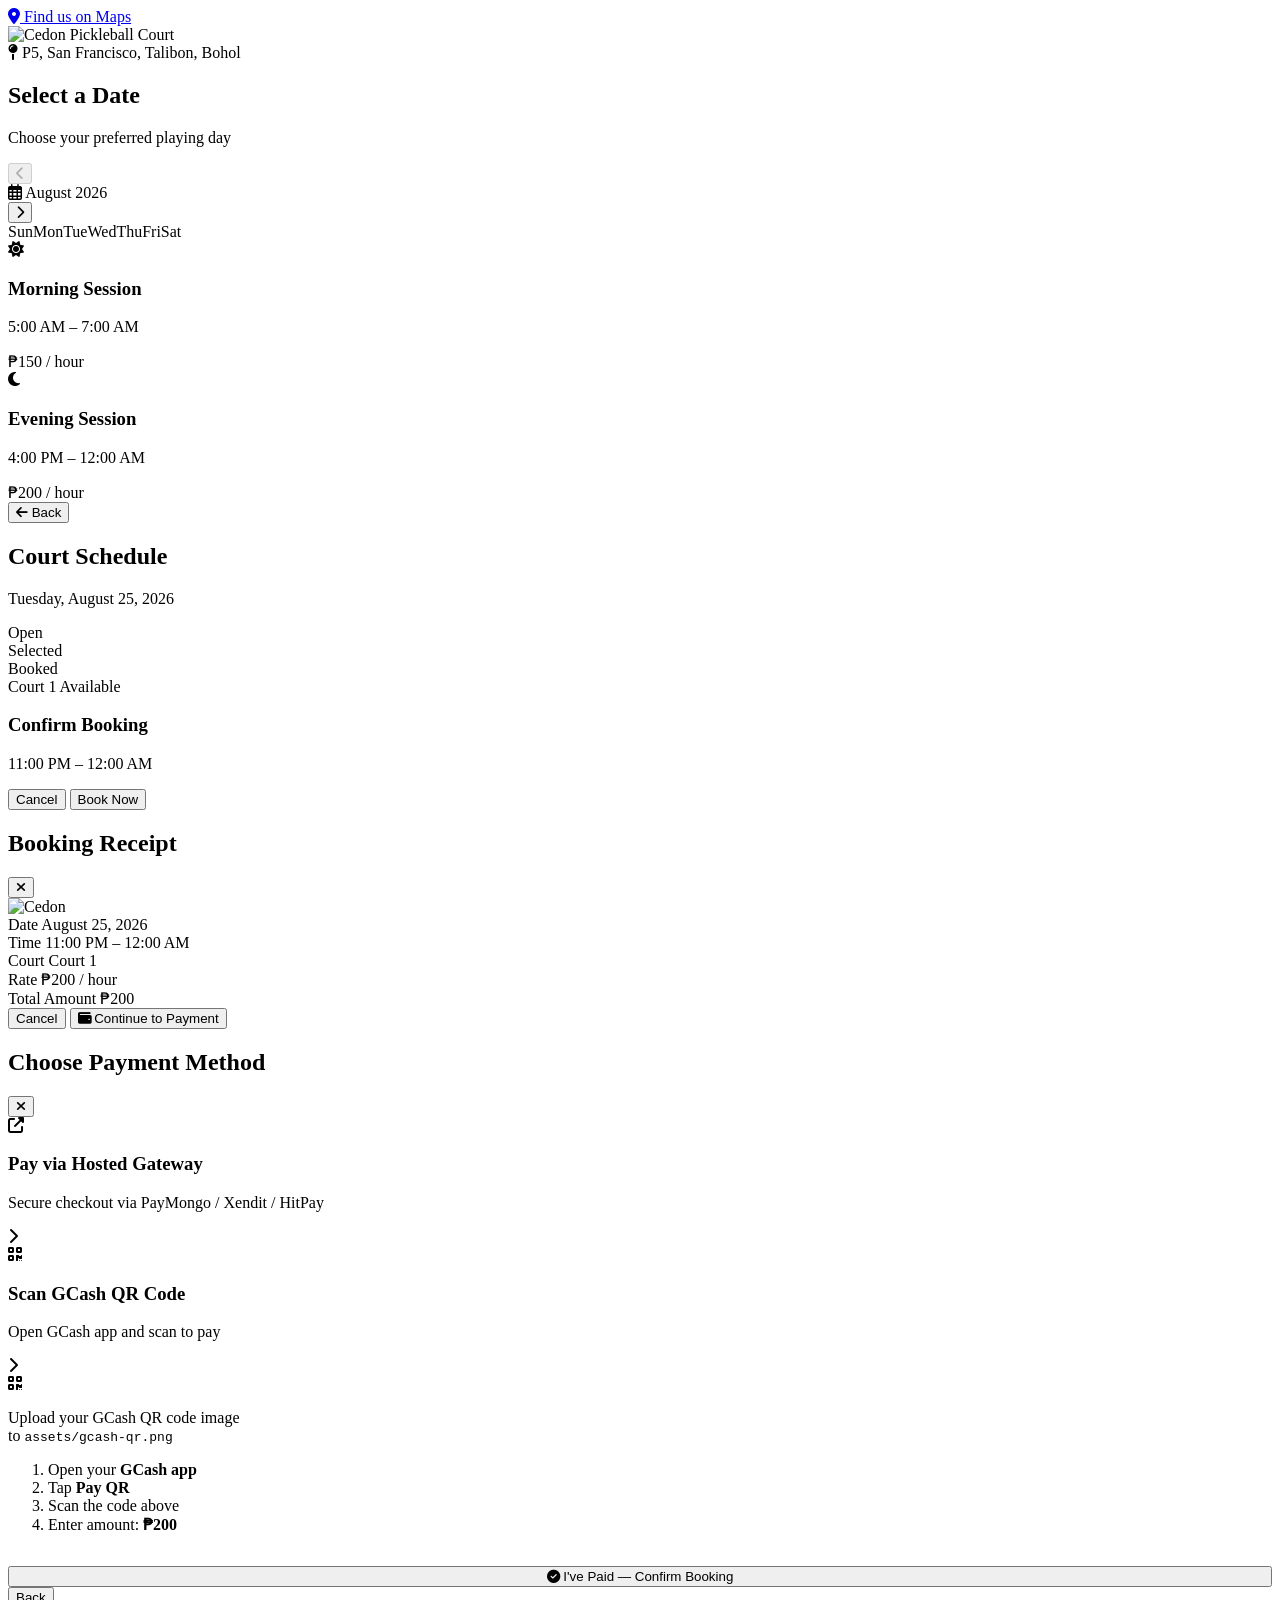
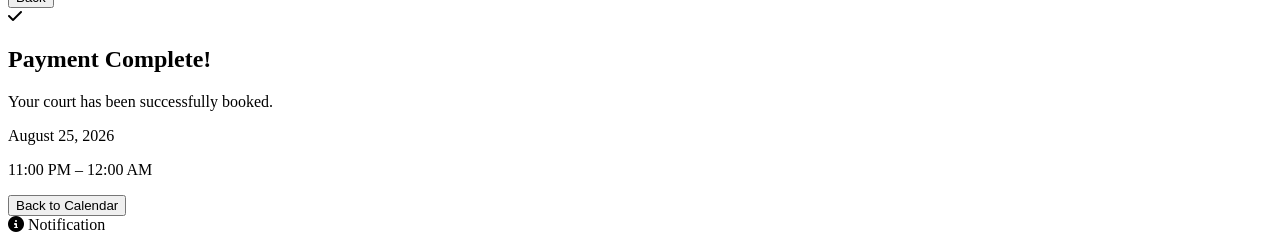
==== index.html @ 77474101 "Add files via upload Initial commit - booking website" ====
<!DOCTYPE html>
<html lang="en">
<head>
    <meta charset="UTF-8">
    <meta name="viewport" content="width=device-width, initial-scale=1.0, maximum-scale=1.0, user-scalable=no">
    <title>Cedon Pickleball Court - Book Now</title>
    <link rel="preconnect" href="https://fonts.googleapis.com">
    <link rel="preconnect" href="https://fonts.gstatic.com" crossorigin>
    <link href="https://fonts.googleapis.com/css2?family=Inter:wght@300;400;500;600;700;800&family=Oswald:wght@400;500;600;700&display=swap" rel="stylesheet">
    <link rel="stylesheet" href="https://cdnjs.cloudflare.com/ajax/libs/font-awesome/6.4.0/css/all.min.css">
    <link rel="stylesheet" href="css/style.css">
</head>
<body>
    <!-- GPS Floating Button -->
    <a href="https://www.google.com/maps/search/?api=1&query=10.160850,124.309307" 
       target="_blank" 
       class="gps-fab" 
       aria-label="Open location in Google Maps">
        <i class="fas fa-location-dot"></i>
        <span class="gps-tooltip">Find us on Maps</span>
    </a>

    <!-- Main App Container -->
    <div class="app-container">

        <!-- Header -->
        <header class="app-header">
            <div class="header-content">
                <div class="logo-wrapper">
                    <img src="assets/logo.png" alt="Cedon Pickleball Court" class="logo-img">
                </div>
                <div class="location-badge">
                    <i class="fas fa-map-pin"></i>
                    <span>P5, San Francisco, Talibon, Bohol</span>
                </div>
            </div>
        </header>

        <!-- Calendar View -->
        <section id="calendarView" class="view active">
            <div class="view-header">
                <h1 class="view-title">Select a Date</h1>
                <p class="view-subtitle">Choose your preferred playing day</p>
            </div>

            <div class="calendar-card">
                <div class="calendar-nav">
                    <button id="prevMonth" class="nav-btn" disabled aria-label="Previous month">
                        <i class="fas fa-chevron-left"></i>
                    </button>
                    <div class="month-display">
                        <i class="far fa-calendar-alt"></i>
                        <span id="monthYear">August 2026</span>
                    </div>
                    <button id="nextMonth" class="nav-btn" aria-label="Next month">
                        <i class="fas fa-chevron-right"></i>
                    </button>
                </div>

                <div class="calendar-grid">
                    <div class="day-labels">
                        <span>Sun</span><span>Mon</span><span>Tue</span><span>Wed</span><span>Thu</span><span>Fri</span><span>Sat</span>
                    </div>
                    <div id="daysGrid" class="days-grid"></div>
                </div>
            </div>

            <div class="info-section">
                <div class="info-card">
                    <div class="info-icon morning">
                        <i class="fas fa-sun"></i>
                    </div>
                    <div class="info-text">
                        <h3>Morning Session</h3>
                        <p>5:00 AM – 7:00 AM</p>
                        <span class="rate">₱150 / hour</span>
                    </div>
                </div>
                <div class="info-card">
                    <div class="info-icon evening">
                        <i class="fas fa-moon"></i>
                    </div>
                    <div class="info-text">
                        <h3>Evening Session</h3>
                        <p>4:00 PM – 12:00 AM</p>
                        <span class="rate">₱200 / hour</span>
                    </div>
                </div>
            </div>
        </section>

        <!-- Schedule View -->
        <section id="scheduleView" class="view">
            <div class="view-header schedule-header">
                <button id="backToCalendar" class="back-btn" aria-label="Back to calendar">
                    <i class="fas fa-arrow-left"></i>
                    <span>Back</span>
                </button>
                <div class="schedule-title-group">
                    <h1 class="view-title">Court Schedule</h1>
                    <p id="selectedDateDisplay" class="view-subtitle">Tuesday, August 25, 2026</p>
                </div>
            </div>

            <div class="legend-bar">
                <div class="legend-item">
                    <span class="dot open"></span>
                    <span>Open</span>
                </div>
                <div class="legend-item">
                    <span class="dot selected"></span>
                    <span>Selected</span>
                </div>
                <div class="legend-item">
                    <span class="dot booked"></span>
                    <span>Booked</span>
                </div>
            </div>

            <div class="schedule-card">
                <div class="court-header">
                    <span class="court-label">Court 1</span>
                    <span class="court-status available">Available</span>
                </div>
                <div id="timeSlots" class="time-slots"></div>
            </div>
        </section>

        <!-- Booking Prompt (Bottom Sheet) -->
        <div id="bookingPrompt" class="bottom-sheet">
            <div class="sheet-content">
                <div class="sheet-handle"></div>
                <div class="sheet-body">
                    <div class="sheet-info">
                        <h3>Confirm Booking</h3>
                        <p id="promptSlotInfo">11:00 PM – 12:00 AM</p>
                    </div>
                    <div class="sheet-actions">
                        <button id="cancelSelection" class="btn btn-outline">Cancel</button>
                        <button id="confirmBooking" class="btn btn-primary">Book Now</button>
                    </div>
                </div>
            </div>
        </div>

        <!-- Receipt Modal -->
        <div id="receiptModal" class="modal">
            <div class="modal-overlay"></div>
            <div class="modal-content">
                <div class="modal-header">
                    <h2>Booking Receipt</h2>
                    <button class="modal-close" aria-label="Close modal">
                        <i class="fas fa-times"></i>
                    </button>
                </div>
                <div class="modal-body">
                    <div class="receipt-logo">
                        <img src="assets/logo.png" alt="Cedon">
                    </div>
                    <div class="receipt-details">
                        <div class="receipt-row">
                            <span>Date</span>
                            <span id="receiptDate">August 25, 2026</span>
                        </div>
                        <div class="receipt-row">
                            <span>Time</span>
                            <span id="receiptTime">11:00 PM – 12:00 AM</span>
                        </div>
                        <div class="receipt-row">
                            <span>Court</span>
                            <span>Court 1</span>
                        </div>
                        <div class="receipt-row">
                            <span>Rate</span>
                            <span id="receiptRate">₱200 / hour</span>
                        </div>
                        <div class="receipt-divider"></div>
                        <div class="receipt-row total">
                            <span>Total Amount</span>
                            <span id="receiptTotal">₱200</span>
                        </div>
                    </div>
                </div>
                <div class="modal-footer">
                    <button id="cancelReceipt" class="btn btn-outline btn-lg">Cancel</button>
                    <button id="continuePayment" class="btn btn-primary btn-lg">
                        <i class="fas fa-wallet"></i>
                        Continue to Payment
                    </button>
                </div>
            </div>
        </div>

        <!-- Payment Options Modal -->
        <div id="paymentOptionsModal" class="modal">
            <div class="modal-overlay"></div>
            <div class="modal-content">
                <div class="modal-header">
                    <h2>Choose Payment Method</h2>
                    <button class="modal-close-payment" aria-label="Close modal">
                        <i class="fas fa-times"></i>
                    </button>
                </div>
                <div class="modal-body payment-options-body">
                    <div class="payment-methods" id="paymentMethodsList">
                        <div class="payment-method-card" id="hostedGatewayBtn">
                            <div class="pm-icon">
                                <i class="fas fa-external-link-alt"></i>
                            </div>
                            <div class="pm-info">
                                <h3>Pay via Hosted Gateway</h3>
                                <p>Secure checkout via PayMongo / Xendit / HitPay</p>
                            </div>
                            <i class="fas fa-chevron-right pm-arrow"></i>
                        </div>

                        <div class="payment-method-card" id="gcashQRBtn">
                            <div class="pm-icon gcash">
                                <i class="fas fa-qrcode"></i>
                            </div>
                            <div class="pm-info">
                                <h3>Scan GCash QR Code</h3>
                                <p>Open GCash app and scan to pay</p>
                            </div>
                            <i class="fas fa-chevron-right pm-arrow"></i>
                        </div>
                    </div>

                    <div id="qrCodeSection" class="qr-section hidden">
                        <div class="qr-container">
                            <img id="qrCodeImage" src="assets/gcash-qr.png" alt="GCash QR Code" onerror="this.style.display='none'">
                            <div id="qrFallback" class="qr-placeholder">
                                <i class="fas fa-qrcode"></i>
                                <p>Upload your GCash QR code image<br>to <code>assets/gcash-qr.png</code></p>
                            </div>
                        </div>
                        <div class="qr-instructions">
                            <ol>
                                <li>Open your <strong>GCash app</strong></li>
                                <li>Tap <strong>Pay QR</strong></li>
                                <li>Scan the code above</li>
                                <li>Enter amount: <strong id="qrAmount">₱200</strong></li>
                            </ol>
                        </div>
                        <button id="confirmManualPayment" class="btn btn-primary btn-lg" style="width:100%; margin-top:16px;">
                            <i class="fas fa-check-circle"></i>
                            I've Paid — Confirm Booking
                        </button>
                    </div>
                </div>
                <div class="modal-footer" id="paymentOptionsFooter">
                    <button id="backToReceipt" class="btn btn-outline btn-lg">Back</button>
                </div>
            </div>
        </div>

        <!-- Payment Success Modal -->
        <div id="successModal" class="modal">
            <div class="modal-overlay"></div>
            <div class="modal-content success-content">
                <div class="success-animation">
                    <div class="checkmark-circle">
                        <i class="fas fa-check"></i>
                    </div>
                </div>
                <h2>Payment Complete!</h2>
                <p>Your court has been successfully booked.</p>
                <div class="success-details">
                    <p id="successDate">August 25, 2026</p>
                    <p id="successTime">11:00 PM – 12:00 AM</p>
                </div>
                <button id="backToCalendarSuccess" class="btn btn-primary btn-lg">
                    Back to Calendar
                </button>
            </div>
        </div>

        <!-- Toast Notification -->
        <div id="toast" class="toast">
            <i class="fas fa-info-circle"></i>
            <span id="toastMessage">Notification</span>
        </div>
    </div>

    <script src="js/app.js"></script>
</body>
</html>
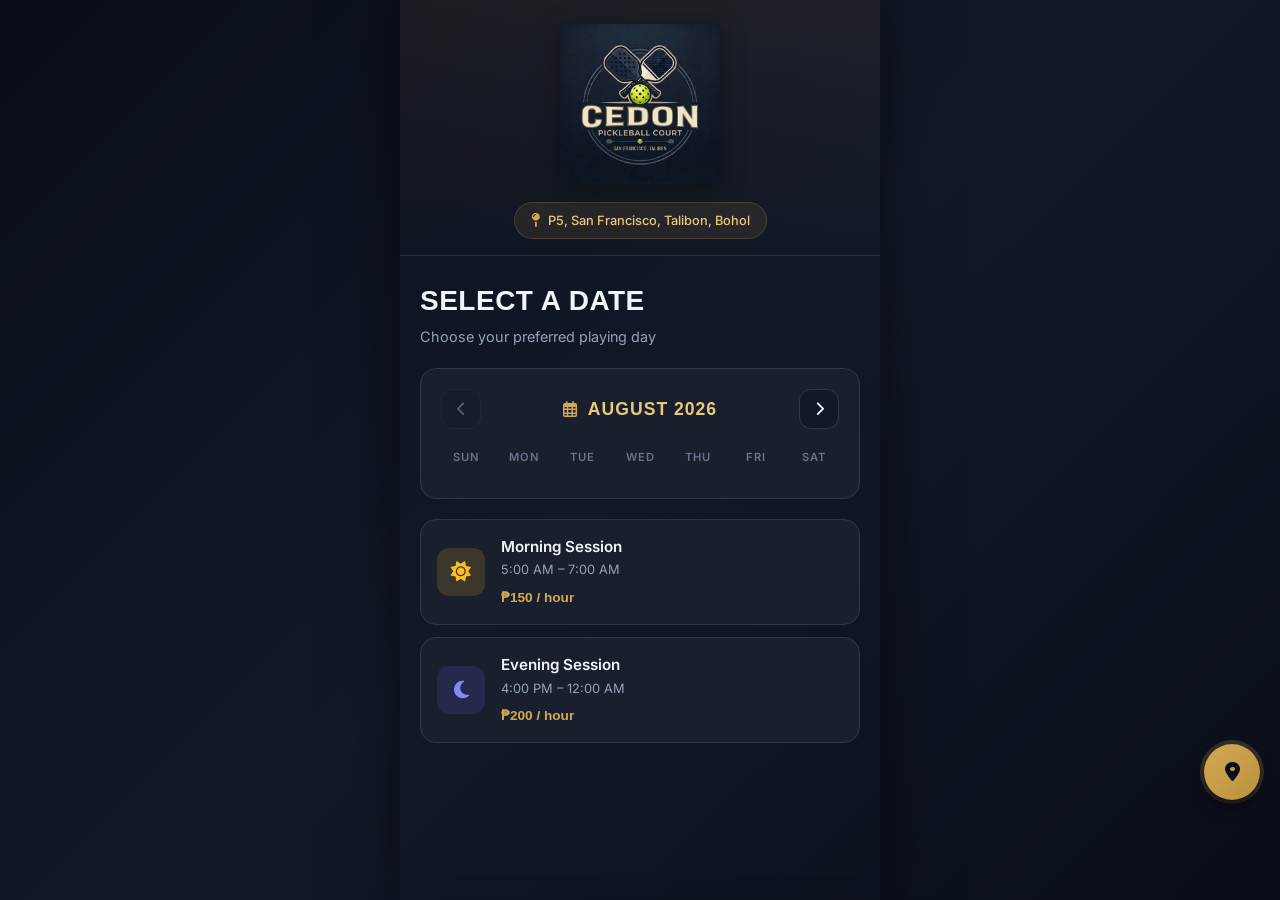
==== commit 6ba5c2e5: "Flat structure update" ====
--- a/index.html
+++ b/index.html
@@ -8,7 +8,7 @@
     <link rel="preconnect" href="https://fonts.gstatic.com" crossorigin>
     <link href="https://fonts.googleapis.com/css2?family=Inter:wght@300;400;500;600;700;800&family=Oswald:wght@400;500;600;700&display=swap" rel="stylesheet">
     <link rel="stylesheet" href="https://cdnjs.cloudflare.com/ajax/libs/font-awesome/6.4.0/css/all.min.css">
-    <link rel="stylesheet" href="css/style.css">
+    <link rel="stylesheet" href="style.css">
 </head>
 <body>
     <!-- GPS Floating Button -->
@@ -27,7 +27,7 @@
         <header class="app-header">
             <div class="header-content">
                 <div class="logo-wrapper">
-                    <img src="assets/logo.png" alt="Cedon Pickleball Court" class="logo-img">
+                    <img src="logo.png" alt="Cedon Pickleball Court" class="logo-img">
                 </div>
                 <div class="location-badge">
                     <i class="fas fa-map-pin"></i>
@@ -155,7 +155,7 @@
                 </div>
                 <div class="modal-body">
                     <div class="receipt-logo">
-                        <img src="assets/logo.png" alt="Cedon">
+                        <img src="logo.png" alt="Cedon">
                     </div>
                     <div class="receipt-details">
                         <div class="receipt-row">
@@ -228,10 +228,10 @@
 
                     <div id="qrCodeSection" class="qr-section hidden">
                         <div class="qr-container">
-                            <img id="qrCodeImage" src="assets/gcash-qr.png" alt="GCash QR Code" onerror="this.style.display='none'">
+                            <img id="qrCodeImage" src="gcash-qr.png" alt="GCash QR Code" onerror="this.style.display='none'">
                             <div id="qrFallback" class="qr-placeholder">
                                 <i class="fas fa-qrcode"></i>
-                                <p>Upload your GCash QR code image<br>to <code>assets/gcash-qr.png</code></p>
+                                <p>Upload your GCash QR code image<br>to <code>gcash-qr.png</code></p>
                             </div>
                         </div>
                         <div class="qr-instructions">
@@ -282,6 +282,6 @@
         </div>
     </div>
 
-    <script src="js/app.js"></script>
+    <script src="app.js"></script>
 </body>
 </html>
--- a/style.css
+++ b/style.css
@@ -0,0 +1,1279 @@
+/* ========================================
+   CEDON PICKLEBALL COURT - BOOKING SYSTEM
+   Stylesheet
+   ======================================== */
+
+/* CSS Variables */
+:root {
+    --bg-primary: #0a0e1a;
+    --bg-secondary: #111827;
+    --bg-card: #1a1f2e;
+    --bg-card-hover: #222838;
+    --border-color: #2d3748;
+
+    --accent-gold: #d4a853;
+    --accent-gold-light: #e8c87a;
+    --accent-gold-dark: #b8923e;
+
+    --text-primary: #f1f5f9;
+    --text-secondary: #94a3b8;
+    --text-muted: #64748b;
+
+    --color-open: #22c55e;
+    --color-open-bg: rgba(34, 197, 94, 0.1);
+    --color-selected: #d4a853;
+    --color-selected-bg: rgba(212, 168, 83, 0.15);
+    --color-booked: #ef4444;
+    --color-booked-bg: rgba(239, 68, 68, 0.1);
+    --color-past: #374151;
+
+    --shadow-sm: 0 1px 2px 0 rgba(0, 0, 0, 0.3);
+    --shadow-md: 0 4px 6px -1px rgba(0, 0, 0, 0.4), 0 2px 4px -1px rgba(0, 0, 0, 0.2);
+    --shadow-lg: 0 10px 15px -3px rgba(0, 0, 0, 0.5), 0 4px 6px -2px rgba(0, 0, 0, 0.3);
+    --shadow-gold: 0 0 20px rgba(212, 168, 83, 0.3);
+
+    --radius-sm: 8px;
+    --radius-md: 12px;
+    --radius-lg: 16px;
+    --radius-xl: 24px;
+
+    --transition-fast: 0.15s ease;
+    --transition-base: 0.3s ease;
+    --transition-slow: 0.5s cubic-bezier(0.4, 0, 0.2, 1);
+}
+
+/* Reset & Base */
+*, *::before, *::after {
+    margin: 0;
+    padding: 0;
+    box-sizing: border-box;
+}
+
+html {
+    font-size: 16px;
+    -webkit-tap-highlight-color: transparent;
+}
+
+body {
+    font-family: 'Inter', -apple-system, BlinkMacSystemFont, sans-serif;
+    background: var(--bg-primary);
+    color: var(--text-primary);
+    min-height: 100vh;
+    overflow-x: hidden;
+    line-height: 1.5;
+}
+
+/* Scrollbar */
+::-webkit-scrollbar {
+    width: 6px;
+}
+::-webkit-scrollbar-track {
+    background: var(--bg-secondary);
+}
+::-webkit-scrollbar-thumb {
+    background: var(--border-color);
+    border-radius: 3px;
+}
+::-webkit-scrollbar-thumb:hover {
+    background: var(--text-muted);
+}
+
+/* ========================================
+   GPS FLOATING BUTTON
+   ======================================== */
+.gps-fab {
+    position: fixed;
+    right: 20px;
+    bottom: 100px;
+    width: 56px;
+    height: 56px;
+    background: linear-gradient(135deg, var(--accent-gold), var(--accent-gold-dark));
+    border-radius: 50%;
+    display: flex;
+    align-items: center;
+    justify-content: center;
+    color: #0a0e1a;
+    font-size: 1.25rem;
+    box-shadow: var(--shadow-lg), 0 0 0 4px rgba(212, 168, 83, 0.2);
+    z-index: 100;
+    transition: all var(--transition-base);
+    text-decoration: none;
+}
+
+.gps-fab:hover {
+    transform: scale(1.1) rotate(5deg);
+    box-shadow: var(--shadow-lg), var(--shadow-gold);
+}
+
+.gps-fab:active {
+    transform: scale(0.95);
+}
+
+.gps-tooltip {
+    position: absolute;
+    right: 70px;
+    background: var(--bg-card);
+    color: var(--text-primary);
+    padding: 8px 14px;
+    border-radius: var(--radius-sm);
+    font-size: 0.8rem;
+    font-weight: 500;
+    white-space: nowrap;
+    opacity: 0;
+    visibility: hidden;
+    transform: translateX(10px);
+    transition: all var(--transition-base);
+    border: 1px solid var(--border-color);
+    pointer-events: none;
+}
+
+.gps-fab:hover .gps-tooltip {
+    opacity: 1;
+    visibility: visible;
+    transform: translateX(0);
+}
+
+/* ========================================
+   APP CONTAINER
+   ======================================== */
+.app-container {
+    max-width: 480px;
+    margin: 0 auto;
+    min-height: 100vh;
+    position: relative;
+    padding-bottom: 40px;
+}
+
+/* ========================================
+   HEADER
+   ======================================== */
+.app-header {
+    background: linear-gradient(180deg, rgba(212, 168, 83, 0.08) 0%, transparent 100%);
+    padding: 24px 20px 16px;
+    text-align: center;
+    border-bottom: 1px solid rgba(212, 168, 83, 0.1);
+}
+
+.header-content {
+    display: flex;
+    flex-direction: column;
+    align-items: center;
+    gap: 12px;
+}
+
+.logo-wrapper {
+    position: relative;
+}
+
+.logo-img {
+    width: 160px;
+    height: auto;
+    filter: drop-shadow(0 4px 12px rgba(0, 0, 0, 0.4));
+    transition: transform var(--transition-base);
+}
+
+.logo-img:hover {
+    transform: scale(1.03);
+}
+
+.location-badge {
+    display: inline-flex;
+    align-items: center;
+    gap: 8px;
+    background: rgba(212, 168, 83, 0.1);
+    border: 1px solid rgba(212, 168, 83, 0.2);
+    padding: 8px 16px;
+    border-radius: 100px;
+    font-size: 0.8rem;
+    color: var(--accent-gold-light);
+    font-weight: 500;
+}
+
+.location-badge i {
+    color: var(--accent-gold);
+    font-size: 0.85rem;
+}
+
+/* ========================================
+   VIEW SYSTEM
+   ======================================== */
+.view {
+    display: none;
+    animation: fadeIn 0.4s ease;
+    padding: 0 20px;
+}
+
+.view.active {
+    display: block;
+}
+
+@keyframes fadeIn {
+    from { opacity: 0; transform: translateY(10px); }
+    to { opacity: 1; transform: translateY(0); }
+}
+
+.view-header {
+    margin: 24px 0 20px;
+}
+
+.view-title {
+    font-family: 'Oswald', sans-serif;
+    font-size: 1.75rem;
+    font-weight: 700;
+    color: var(--text-primary);
+    letter-spacing: 0.5px;
+    text-transform: uppercase;
+}
+
+.view-subtitle {
+    color: var(--text-secondary);
+    font-size: 0.9rem;
+    margin-top: 4px;
+}
+
+/* Schedule Header */
+.schedule-header {
+    display: flex;
+    align-items: center;
+    gap: 16px;
+    margin: 20px 0 16px;
+}
+
+.back-btn {
+    display: flex;
+    align-items: center;
+    gap: 6px;
+    background: var(--bg-card);
+    border: 1px solid var(--border-color);
+    color: var(--text-secondary);
+    padding: 10px 16px;
+    border-radius: var(--radius-md);
+    font-size: 0.85rem;
+    font-weight: 500;
+    cursor: pointer;
+    transition: all var(--transition-fast);
+    font-family: inherit;
+}
+
+.back-btn:hover {
+    background: var(--bg-card-hover);
+    color: var(--text-primary);
+    border-color: var(--accent-gold);
+}
+
+.back-btn i {
+    font-size: 0.8rem;
+}
+
+.schedule-title-group {
+    flex: 1;
+}
+
+.schedule-title-group .view-title {
+    font-size: 1.4rem;
+}
+
+/* ========================================
+   CALENDAR
+   ======================================== */
+.calendar-card {
+    background: var(--bg-card);
+    border: 1px solid var(--border-color);
+    border-radius: var(--radius-lg);
+    padding: 20px;
+    margin-bottom: 20px;
+}
+
+.calendar-nav {
+    display: flex;
+    align-items: center;
+    justify-content: space-between;
+    margin-bottom: 20px;
+}
+
+.nav-btn {
+    width: 40px;
+    height: 40px;
+    border-radius: var(--radius-md);
+    background: var(--bg-secondary);
+    border: 1px solid var(--border-color);
+    color: var(--text-primary);
+    display: flex;
+    align-items: center;
+    justify-content: center;
+    cursor: pointer;
+    transition: all var(--transition-fast);
+    font-size: 0.9rem;
+}
+
+.nav-btn:hover:not(:disabled) {
+    background: var(--accent-gold);
+    color: var(--bg-primary);
+    border-color: var(--accent-gold);
+}
+
+.nav-btn:disabled {
+    opacity: 0.3;
+    cursor: not-allowed;
+}
+
+.month-display {
+    display: flex;
+    align-items: center;
+    gap: 10px;
+    font-family: 'Oswald', sans-serif;
+    font-size: 1.1rem;
+    font-weight: 600;
+    color: var(--accent-gold-light);
+    text-transform: uppercase;
+    letter-spacing: 1px;
+}
+
+.month-display i {
+    color: var(--accent-gold);
+    font-size: 1rem;
+}
+
+/* Calendar Grid */
+.day-labels {
+    display: grid;
+    grid-template-columns: repeat(7, 1fr);
+    gap: 8px;
+    margin-bottom: 12px;
+}
+
+.day-labels span {
+    text-align: center;
+    font-size: 0.7rem;
+    font-weight: 600;
+    color: var(--text-muted);
+    text-transform: uppercase;
+    letter-spacing: 1px;
+}
+
+.days-grid {
+    display: grid;
+    grid-template-columns: repeat(7, 1fr);
+    gap: 8px;
+}
+
+.day-cell {
+    aspect-ratio: 1;
+    display: flex;
+    align-items: center;
+    justify-content: center;
+    border-radius: var(--radius-md);
+    font-size: 0.9rem;
+    font-weight: 500;
+    cursor: pointer;
+    transition: all var(--transition-fast);
+    position: relative;
+    background: var(--bg-secondary);
+    border: 1px solid transparent;
+    color: var(--text-primary);
+}
+
+.day-cell:hover:not(.past):not(.empty) {
+    background: var(--bg-card-hover);
+    border-color: var(--accent-gold);
+    transform: translateY(-2px);
+    box-shadow: var(--shadow-md);
+}
+
+.day-cell.today {
+    background: var(--accent-gold);
+    color: var(--bg-primary);
+    font-weight: 700;
+    box-shadow: 0 0 0 2px var(--accent-gold), 0 0 20px rgba(212, 168, 83, 0.3);
+}
+
+.day-cell.today:hover {
+    background: var(--accent-gold-light);
+    transform: translateY(-2px);
+}
+
+.day-cell.past {
+    color: var(--color-past);
+    cursor: not-allowed;
+    background: transparent;
+}
+
+.day-cell.past::after {
+    content: '';
+    position: absolute;
+    width: 60%;
+    height: 1px;
+    background: var(--color-past);
+    transform: rotate(-45deg);
+}
+
+.day-cell.empty {
+    background: transparent;
+    cursor: default;
+}
+
+.day-cell.selected-day {
+    border-color: var(--accent-gold);
+    box-shadow: 0 0 0 1px var(--accent-gold);
+}
+
+/* ========================================
+   INFO SECTION
+   ======================================== */
+.info-section {
+    display: flex;
+    flex-direction: column;
+    gap: 12px;
+    margin-top: 8px;
+}
+
+.info-card {
+    background: var(--bg-card);
+    border: 1px solid var(--border-color);
+    border-radius: var(--radius-lg);
+    padding: 16px;
+    display: flex;
+    align-items: center;
+    gap: 16px;
+    transition: all var(--transition-base);
+}
+
+.info-card:hover {
+    border-color: var(--accent-gold);
+    transform: translateX(4px);
+}
+
+.info-icon {
+    width: 48px;
+    height: 48px;
+    border-radius: var(--radius-md);
+    display: flex;
+    align-items: center;
+    justify-content: center;
+    font-size: 1.25rem;
+    flex-shrink: 0;
+}
+
+.info-icon.morning {
+    background: rgba(251, 191, 36, 0.15);
+    color: #fbbf24;
+}
+
+.info-icon.evening {
+    background: rgba(99, 102, 241, 0.15);
+    color: #818cf8;
+}
+
+.info-text h3 {
+    font-size: 0.95rem;
+    font-weight: 600;
+    color: var(--text-primary);
+    margin-bottom: 2px;
+}
+
+.info-text p {
+    font-size: 0.8rem;
+    color: var(--text-secondary);
+    margin-bottom: 4px;
+}
+
+.info-text .rate {
+    font-size: 0.85rem;
+    font-weight: 700;
+    color: var(--accent-gold);
+    font-family: 'Oswald', sans-serif;
+}
+
+/* ========================================
+   LEGEND BAR
+   ======================================== */
+.legend-bar {
+    display: flex;
+    justify-content: center;
+    gap: 24px;
+    margin-bottom: 16px;
+    padding: 12px;
+    background: var(--bg-card);
+    border-radius: var(--radius-md);
+    border: 1px solid var(--border-color);
+}
+
+.legend-item {
+    display: flex;
+    align-items: center;
+    gap: 8px;
+    font-size: 0.8rem;
+    color: var(--text-secondary);
+    font-weight: 500;
+}
+
+.dot {
+    width: 12px;
+    height: 12px;
+    border-radius: 50%;
+}
+
+.dot.open { background: var(--color-open); }
+.dot.selected { background: var(--color-selected); }
+.dot.booked { background: var(--color-booked); }
+
+/* ========================================
+   SCHEDULE CARD
+   ======================================== */
+.schedule-card {
+    background: var(--bg-card);
+    border: 1px solid var(--border-color);
+    border-radius: var(--radius-lg);
+    overflow: hidden;
+}
+
+.court-header {
+    display: flex;
+    justify-content: space-between;
+    align-items: center;
+    padding: 16px 20px;
+    background: linear-gradient(90deg, rgba(212, 168, 83, 0.1), transparent);
+    border-bottom: 1px solid var(--border-color);
+}
+
+.court-label {
+    font-family: 'Oswald', sans-serif;
+    font-weight: 600;
+    font-size: 1rem;
+    color: var(--accent-gold-light);
+    text-transform: uppercase;
+    letter-spacing: 1px;
+}
+
+.court-status {
+    font-size: 0.75rem;
+    font-weight: 600;
+    padding: 4px 12px;
+    border-radius: 100px;
+    text-transform: uppercase;
+    letter-spacing: 0.5px;
+}
+
+.court-status.available {
+    background: var(--color-open-bg);
+    color: var(--color-open);
+}
+
+/* Time Slots */
+.time-slots {
+    display: flex;
+    flex-direction: column;
+}
+
+.time-slot {
+    display: flex;
+    align-items: center;
+    justify-content: space-between;
+    padding: 16px 20px;
+    border-bottom: 1px solid rgba(45, 55, 72, 0.5);
+    transition: all var(--transition-fast);
+    position: relative;
+    min-height: 64px;
+}
+
+.time-slot:last-child {
+    border-bottom: none;
+}
+
+.time-slot:hover:not(.booked):not(.past-slot) {
+    background: var(--bg-card-hover);
+}
+
+.time-slot.past-slot {
+    opacity: 0.4;
+    cursor: default;
+}
+
+.time-slot.past-slot .slot-time {
+    color: var(--text-muted);
+}
+
+.time-slot.past-slot::after {
+    content: '';
+    position: absolute;
+    left: 20px;
+    right: 20px;
+    top: 50%;
+    height: 1px;
+    background: var(--color-past);
+    opacity: 0.3;
+}
+
+.slot-info {
+    display: flex;
+    flex-direction: column;
+    gap: 4px;
+}
+
+.slot-time {
+    font-family: 'Oswald', sans-serif;
+    font-size: 1rem;
+    font-weight: 500;
+    color: var(--text-primary);
+    letter-spacing: 0.5px;
+}
+
+.slot-rate {
+    font-size: 0.8rem;
+    color: var(--text-muted);
+    font-weight: 500;
+}
+
+.slot-status {
+    padding: 6px 16px;
+    border-radius: 100px;
+    font-size: 0.75rem;
+    font-weight: 700;
+    text-transform: uppercase;
+    letter-spacing: 0.5px;
+    transition: all var(--transition-fast);
+    cursor: pointer;
+    border: 2px solid transparent;
+    min-width: 80px;
+    text-align: center;
+}
+
+.slot-status.open {
+    background: var(--color-open-bg);
+    color: var(--color-open);
+    border-color: rgba(34, 197, 94, 0.3);
+}
+
+.slot-status.open:hover {
+    background: rgba(34, 197, 94, 0.2);
+    border-color: var(--color-open);
+    transform: scale(1.05);
+}
+
+.slot-status.selected {
+    background: var(--color-selected-bg);
+    color: var(--color-selected);
+    border-color: var(--color-selected);
+    box-shadow: 0 0 12px rgba(212, 168, 83, 0.2);
+}
+
+.slot-status.booked {
+    background: var(--color-booked-bg);
+    color: var(--color-booked);
+    border-color: rgba(239, 68, 68, 0.3);
+    cursor: not-allowed;
+}
+
+.slot-status.past {
+    background: transparent;
+    color: var(--text-muted);
+    cursor: default;
+    border: 1px dashed var(--color-past);
+}
+
+/* ========================================
+   BOTTOM SHEET
+   ======================================== */
+.bottom-sheet {
+    position: fixed;
+    bottom: 0;
+    left: 0;
+    right: 0;
+    background: var(--bg-card);
+    border-top: 1px solid var(--border-color);
+    border-radius: var(--radius-lg) var(--radius-lg) 0 0;
+    padding: 20px;
+    z-index: 90;
+    transform: translateY(120%);
+    transition: transform var(--transition-slow);
+    box-shadow: 0 -10px 40px rgba(0, 0, 0, 0.5);
+    max-width: 480px;
+    margin: 0 auto;
+}
+
+.bottom-sheet.active {
+    transform: translateY(0);
+}
+
+.sheet-handle {
+    width: 40px;
+    height: 4px;
+    background: var(--border-color);
+    border-radius: 2px;
+    margin: 0 auto 16px;
+}
+
+.sheet-body {
+    display: flex;
+    flex-direction: column;
+    gap: 16px;
+}
+
+.sheet-info h3 {
+    font-family: 'Oswald', sans-serif;
+    font-size: 1.1rem;
+    font-weight: 600;
+    color: var(--text-primary);
+    margin-bottom: 4px;
+}
+
+.sheet-info p {
+    color: var(--text-secondary);
+    font-size: 0.9rem;
+}
+
+.sheet-actions {
+    display: flex;
+    gap: 12px;
+}
+
+/* ========================================
+   BUTTONS
+   ======================================== */
+.btn {
+    padding: 12px 24px;
+    border-radius: var(--radius-md);
+    font-family: 'Inter', sans-serif;
+    font-size: 0.9rem;
+    font-weight: 600;
+    cursor: pointer;
+    transition: all var(--transition-fast);
+    border: none;
+    display: inline-flex;
+    align-items: center;
+    justify-content: center;
+    gap: 8px;
+    flex: 1;
+    letter-spacing: 0.3px;
+}
+
+.btn-lg {
+    padding: 14px 28px;
+    font-size: 1rem;
+}
+
+.btn-primary {
+    background: linear-gradient(135deg, var(--accent-gold), var(--accent-gold-dark));
+    color: var(--bg-primary);
+    box-shadow: 0 4px 14px rgba(212, 168, 83, 0.3);
+}
+
+.btn-primary:hover {
+    transform: translateY(-2px);
+    box-shadow: 0 6px 20px rgba(212, 168, 83, 0.4);
+}
+
+.btn-primary:active {
+    transform: translateY(0);
+}
+
+.btn-outline {
+    background: transparent;
+    color: var(--text-secondary);
+    border: 1px solid var(--border-color);
+}
+
+.btn-outline:hover {
+    background: var(--bg-secondary);
+    color: var(--text-primary);
+    border-color: var(--text-muted);
+}
+
+/* ========================================
+   MODALS
+   ======================================== */
+.modal {
+    position: fixed;
+    inset: 0;
+    z-index: 200;
+    display: none;
+    align-items: center;
+    justify-content: center;
+    padding: 20px;
+}
+
+.modal.active {
+    display: flex;
+    animation: modalIn 0.3s ease;
+}
+
+@keyframes modalIn {
+    from { opacity: 0; }
+    to { opacity: 1; }
+}
+
+.modal-overlay {
+    position: absolute;
+    inset: 0;
+    background: rgba(0, 0, 0, 0.7);
+    backdrop-filter: blur(4px);
+}
+
+.modal-content {
+    position: relative;
+    background: var(--bg-card);
+    border: 1px solid var(--border-color);
+    border-radius: var(--radius-xl);
+    width: 100%;
+    max-width: 400px;
+    max-height: 90vh;
+    overflow-y: auto;
+    box-shadow: var(--shadow-lg);
+    animation: modalContentIn 0.4s cubic-bezier(0.4, 0, 0.2, 1);
+}
+
+@keyframes modalContentIn {
+    from { opacity: 0; transform: scale(0.9) translateY(20px); }
+    to { opacity: 1; transform: scale(1) translateY(0); }
+}
+
+.modal-header {
+    display: flex;
+    justify-content: space-between;
+    align-items: center;
+    padding: 20px 24px;
+    border-bottom: 1px solid var(--border-color);
+}
+
+.modal-header h2 {
+    font-family: 'Oswald', sans-serif;
+    font-size: 1.3rem;
+    font-weight: 700;
+    color: var(--text-primary);
+    text-transform: uppercase;
+    letter-spacing: 0.5px;
+}
+
+.modal-close {
+    width: 36px;
+    height: 36px;
+    border-radius: 50%;
+    background: var(--bg-secondary);
+    border: 1px solid var(--border-color);
+    color: var(--text-secondary);
+    display: flex;
+    align-items: center;
+    justify-content: center;
+    cursor: pointer;
+    transition: all var(--transition-fast);
+    font-size: 0.9rem;
+}
+
+.modal-close:hover {
+    background: var(--color-booked-bg);
+    color: var(--color-booked);
+    border-color: var(--color-booked);
+}
+
+.modal-body {
+    padding: 24px;
+}
+
+.modal-footer {
+    display: flex;
+    gap: 12px;
+    padding: 16px 24px 24px;
+    border-top: 1px solid var(--border-color);
+}
+
+/* Receipt Styles */
+.receipt-logo {
+    text-align: center;
+    margin-bottom: 20px;
+}
+
+.receipt-logo img {
+    width: 100px;
+    height: auto;
+    opacity: 0.9;
+}
+
+.receipt-details {
+    display: flex;
+    flex-direction: column;
+    gap: 12px;
+}
+
+.receipt-row {
+    display: flex;
+    justify-content: space-between;
+    align-items: center;
+    font-size: 0.9rem;
+}
+
+.receipt-row span:first-child {
+    color: var(--text-secondary);
+}
+
+.receipt-row span:last-child {
+    color: var(--text-primary);
+    font-weight: 500;
+}
+
+.receipt-divider {
+    height: 1px;
+    background: linear-gradient(90deg, transparent, var(--border-color), transparent);
+    margin: 4px 0;
+}
+
+.receipt-row.total {
+    font-size: 1.1rem;
+    font-weight: 700;
+}
+
+.receipt-row.total span:first-child {
+    color: var(--text-primary);
+    font-family: 'Oswald', sans-serif;
+    text-transform: uppercase;
+    letter-spacing: 0.5px;
+}
+
+.receipt-row.total span:last-child {
+    color: var(--accent-gold);
+    font-family: 'Oswald', sans-serif;
+    font-size: 1.3rem;
+}
+
+/* Success Modal */
+.success-content {
+    text-align: center;
+    padding: 40px 24px;
+}
+
+.success-animation {
+    margin-bottom: 20px;
+}
+
+.checkmark-circle {
+    width: 80px;
+    height: 80px;
+    background: linear-gradient(135deg, var(--color-open), #16a34a);
+    border-radius: 50%;
+    display: flex;
+    align-items: center;
+    justify-content: center;
+    margin: 0 auto;
+    font-size: 2rem;
+    color: white;
+    box-shadow: 0 0 30px rgba(34, 197, 94, 0.4);
+    animation: checkmarkPop 0.5s cubic-bezier(0.4, 0, 0.2, 1);
+}
+
+@keyframes checkmarkPop {
+    0% { transform: scale(0); }
+    50% { transform: scale(1.2); }
+    100% { transform: scale(1); }
+}
+
+.success-content h2 {
+    font-family: 'Oswald', sans-serif;
+    font-size: 1.5rem;
+    font-weight: 700;
+    color: var(--text-primary);
+    margin-bottom: 8px;
+    text-transform: uppercase;
+    letter-spacing: 0.5px;
+}
+
+.success-content > p {
+    color: var(--text-secondary);
+    margin-bottom: 20px;
+}
+
+.success-details {
+    background: var(--bg-secondary);
+    border-radius: var(--radius-md);
+    padding: 16px;
+    margin-bottom: 24px;
+    border: 1px solid var(--border-color);
+}
+
+.success-details p {
+    color: var(--text-primary);
+    font-weight: 500;
+    margin: 4px 0;
+}
+
+/* ========================================
+   TOAST
+   ======================================== */
+.toast {
+    position: fixed;
+    top: 20px;
+    left: 50%;
+    transform: translateX(-50%) translateY(-100px);
+    background: var(--bg-card);
+    border: 1px solid var(--border-color);
+    color: var(--text-primary);
+    padding: 14px 24px;
+    border-radius: var(--radius-md);
+    display: flex;
+    align-items: center;
+    gap: 10px;
+    font-size: 0.9rem;
+    font-weight: 500;
+    z-index: 300;
+    box-shadow: var(--shadow-lg);
+    transition: transform var(--transition-slow);
+    max-width: 90vw;
+    white-space: nowrap;
+}
+
+.toast.active {
+    transform: translateX(-50%) translateY(0);
+}
+
+.toast i {
+    color: var(--accent-gold);
+    font-size: 1.1rem;
+}
+
+/* ========================================
+   RESPONSIVE
+   ======================================== */
+@media (max-width: 400px) {
+    .app-container {
+        padding-bottom: 20px;
+    }
+
+    .view {
+        padding: 0 16px;
+    }
+
+    .view-title {
+        font-size: 1.5rem;
+    }
+
+    .calendar-card {
+        padding: 16px;
+    }
+
+    .day-cell {
+        font-size: 0.8rem;
+    }
+
+    .time-slot {
+        padding: 14px 16px;
+    }
+
+    .gps-fab {
+        right: 16px;
+        bottom: 90px;
+        width: 48px;
+        height: 48px;
+        font-size: 1.1rem;
+    }
+
+    .modal-footer {
+        flex-direction: column;
+    }
+
+    .btn-lg {
+        width: 100%;
+    }
+}
+
+@media (min-width: 481px) {
+    body {
+        background: linear-gradient(135deg, #0a0e1a 0%, #111827 50%, #0a0e1a 100%);
+    }
+
+    .app-container {
+        box-shadow: 0 0 60px rgba(0, 0, 0, 0.5);
+    }
+}
+
+/* ========================================
+   UTILITIES
+   ======================================== */
+.hidden {
+    display: none !important;
+}
+
+.text-center {
+    text-align: center;
+}
+
+/* Loading shimmer for slots */
+@keyframes shimmer {
+    0% { background-position: -200% 0; }
+    100% { background-position: 200% 0; }
+}
+
+.loading-shimmer {
+    background: linear-gradient(90deg, var(--bg-secondary) 25%, var(--bg-card-hover) 50%, var(--bg-secondary) 75%);
+    background-size: 200% 100%;
+    animation: shimmer 1.5s infinite;
+}
+
+
+/* ========================================
+   PAYMENT OPTIONS MODAL
+   ======================================== */
+.payment-options-body {
+    padding: 0;
+}
+
+.payment-methods {
+    display: flex;
+    flex-direction: column;
+    gap: 12px;
+    padding: 20px 24px;
+}
+
+.payment-method-card {
+    display: flex;
+    align-items: center;
+    gap: 16px;
+    padding: 18px 20px;
+    background: var(--bg-secondary);
+    border: 1px solid var(--border-color);
+    border-radius: var(--radius-md);
+    cursor: pointer;
+    transition: all var(--transition-fast);
+}
+
+.payment-method-card:hover {
+    border-color: var(--accent-gold);
+    background: var(--bg-card-hover);
+    transform: translateX(4px);
+}
+
+.pm-icon {
+    width: 48px;
+    height: 48px;
+    border-radius: var(--radius-md);
+    background: rgba(212, 168, 83, 0.15);
+    color: var(--accent-gold);
+    display: flex;
+    align-items: center;
+    justify-content: center;
+    font-size: 1.25rem;
+    flex-shrink: 0;
+}
+
+.pm-icon.gcash {
+    background: rgba(0, 92, 230, 0.15);
+    color: #005ce6;
+}
+
+.pm-info {
+    flex: 1;
+}
+
+.pm-info h3 {
+    font-size: 0.95rem;
+    font-weight: 600;
+    color: var(--text-primary);
+    margin-bottom: 3px;
+}
+
+.pm-info p {
+    font-size: 0.8rem;
+    color: var(--text-secondary);
+}
+
+.pm-arrow {
+    color: var(--text-muted);
+    font-size: 0.85rem;
+    transition: transform var(--transition-fast);
+}
+
+.payment-method-card:hover .pm-arrow {
+    transform: translateX(4px);
+    color: var(--accent-gold);
+}
+
+/* QR Code Section */
+.qr-section {
+    padding: 20px 24px;
+    animation: fadeIn 0.3s ease;
+}
+
+.qr-container {
+    background: white;
+    border-radius: var(--radius-md);
+    padding: 20px;
+    display: flex;
+    align-items: center;
+    justify-content: center;
+    min-height: 200px;
+    margin-bottom: 16px;
+}
+
+.qr-container img {
+    max-width: 200px;
+    width: 100%;
+    height: auto;
+    display: block;
+}
+
+.qr-placeholder {
+    text-align: center;
+    color: var(--text-muted);
+}
+
+.qr-placeholder i {
+    font-size: 4rem;
+    margin-bottom: 12px;
+    opacity: 0.3;
+}
+
+.qr-placeholder p {
+    font-size: 0.85rem;
+    line-height: 1.5;
+}
+
+.qr-placeholder code {
+    background: var(--bg-secondary);
+    padding: 2px 6px;
+    border-radius: 4px;
+    font-size: 0.75rem;
+    color: var(--accent-gold);
+}
+
+.qr-instructions {
+    background: var(--bg-secondary);
+    border-radius: var(--radius-md);
+    padding: 16px 20px;
+    border: 1px solid var(--border-color);
+}
+
+.qr-instructions ol {
+    margin: 0;
+    padding-left: 20px;
+    color: var(--text-secondary);
+    font-size: 0.9rem;
+    line-height: 2;
+}
+
+.qr-instructions li strong {
+    color: var(--text-primary);
+}
+
+#qrAmount {
+    color: var(--accent-gold);
+    font-family: 'Oswald', sans-serif;
+    font-size: 1.1rem;
+}
+
+.modal-close-payment {
+    width: 36px;
+    height: 36px;
+    border-radius: 50%;
+    background: var(--bg-secondary);
+    border: 1px solid var(--border-color);
+    color: var(--text-secondary);
+    display: flex;
+    align-items: center;
+    justify-content: center;
+    cursor: pointer;
+    transition: all var(--transition-fast);
+    font-size: 0.9rem;
+}
+
+.modal-close-payment:hover {
+    background: var(--color-booked-bg);
+    color: var(--color-booked);
+    border-color: var(--color-booked);
+}
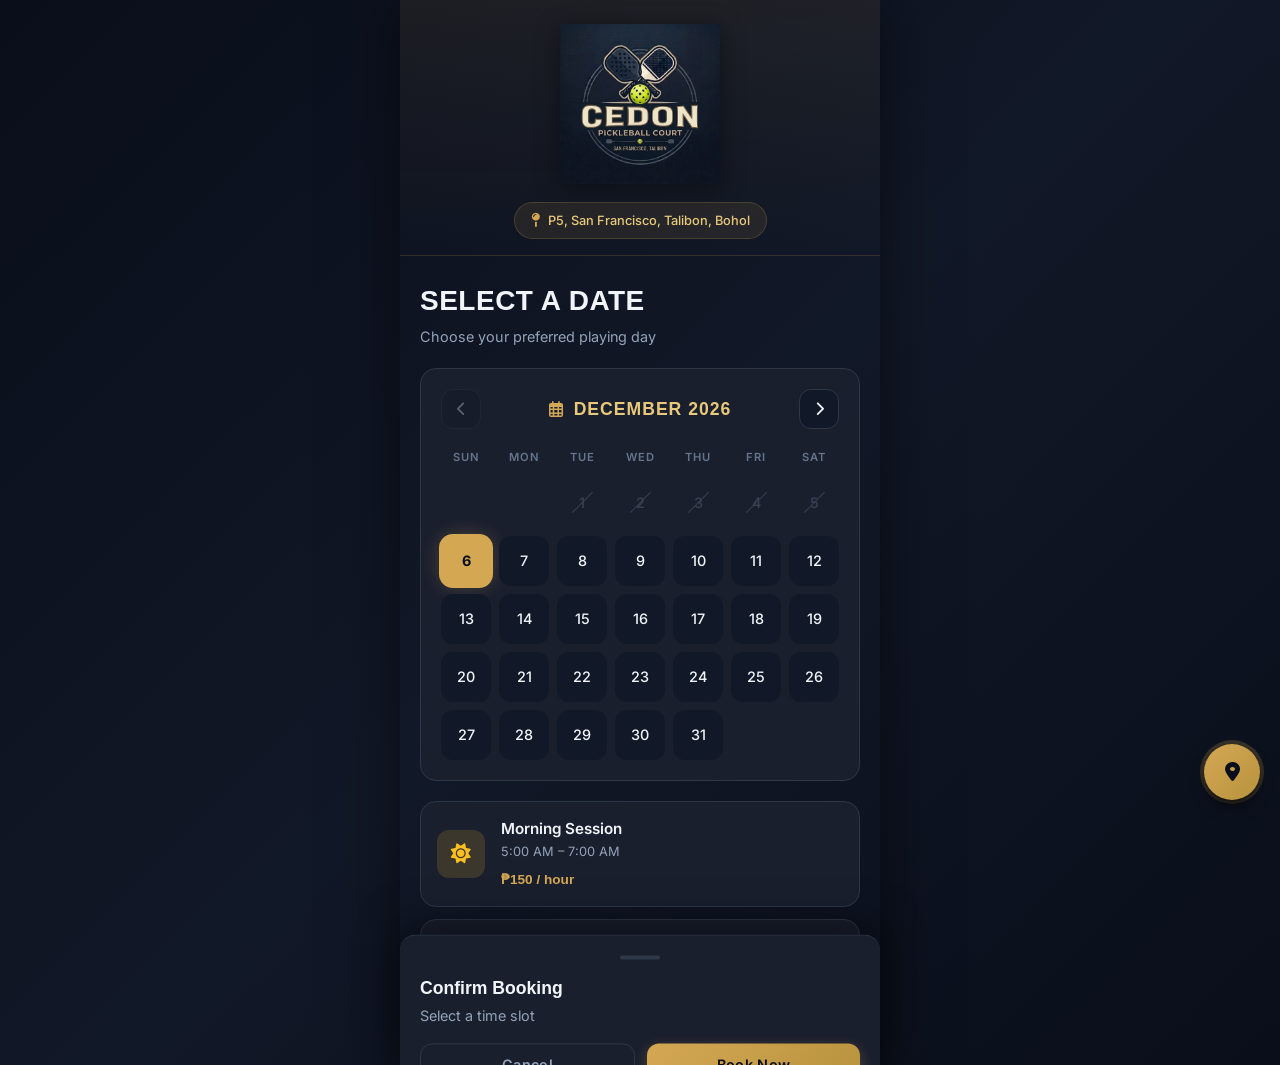
==== commit 4bfb386f: "Inline JS fix" ====
--- a/index.html
+++ b/index.html
@@ -20,10 +20,7 @@
         <span class="gps-tooltip">Find us on Maps</span>
     </a>
 
-    <!-- Main App Container -->
     <div class="app-container">
-
-        <!-- Header -->
         <header class="app-header">
             <div class="header-content">
                 <div class="logo-wrapper">
@@ -36,7 +33,6 @@
             </div>
         </header>
 
-        <!-- Calendar View -->
         <section id="calendarView" class="view active">
             <div class="view-header">
                 <h1 class="view-title">Select a Date</h1>
@@ -45,14 +41,14 @@
 
             <div class="calendar-card">
                 <div class="calendar-nav">
-                    <button id="prevMonth" class="nav-btn" disabled aria-label="Previous month">
+                    <button id="prevMonth" class="nav-btn" disabled>
                         <i class="fas fa-chevron-left"></i>
                     </button>
                     <div class="month-display">
                         <i class="far fa-calendar-alt"></i>
-                        <span id="monthYear">August 2026</span>
-                    </div>
-                    <button id="nextMonth" class="nav-btn" aria-label="Next month">
+                        <span id="monthYear">Loading...</span>
+                    </div>
+                    <button id="nextMonth" class="nav-btn">
                         <i class="fas fa-chevron-right"></i>
                     </button>
                 </div>
@@ -67,9 +63,7 @@
 
             <div class="info-section">
                 <div class="info-card">
-                    <div class="info-icon morning">
-                        <i class="fas fa-sun"></i>
-                    </div>
+                    <div class="info-icon morning"><i class="fas fa-sun"></i></div>
                     <div class="info-text">
                         <h3>Morning Session</h3>
                         <p>5:00 AM – 7:00 AM</p>
@@ -77,9 +71,7 @@
                     </div>
                 </div>
                 <div class="info-card">
-                    <div class="info-icon evening">
-                        <i class="fas fa-moon"></i>
-                    </div>
+                    <div class="info-icon evening"><i class="fas fa-moon"></i></div>
                     <div class="info-text">
                         <h3>Evening Session</h3>
                         <p>4:00 PM – 12:00 AM</p>
@@ -89,32 +81,22 @@
             </div>
         </section>
 
-        <!-- Schedule View -->
         <section id="scheduleView" class="view">
             <div class="view-header schedule-header">
-                <button id="backToCalendar" class="back-btn" aria-label="Back to calendar">
+                <button id="backToCalendar" class="back-btn">
                     <i class="fas fa-arrow-left"></i>
                     <span>Back</span>
                 </button>
                 <div class="schedule-title-group">
                     <h1 class="view-title">Court Schedule</h1>
-                    <p id="selectedDateDisplay" class="view-subtitle">Tuesday, August 25, 2026</p>
+                    <p id="selectedDateDisplay" class="view-subtitle">Select a date</p>
                 </div>
             </div>
 
             <div class="legend-bar">
-                <div class="legend-item">
-                    <span class="dot open"></span>
-                    <span>Open</span>
-                </div>
-                <div class="legend-item">
-                    <span class="dot selected"></span>
-                    <span>Selected</span>
-                </div>
-                <div class="legend-item">
-                    <span class="dot booked"></span>
-                    <span>Booked</span>
-                </div>
+                <div class="legend-item"><span class="dot open"></span><span>Open</span></div>
+                <div class="legend-item"><span class="dot selected"></span><span>Selected</span></div>
+                <div class="legend-item"><span class="dot booked"></span><span>Booked</span></div>
             </div>
 
             <div class="schedule-card">
@@ -126,14 +108,13 @@
             </div>
         </section>
 
-        <!-- Booking Prompt (Bottom Sheet) -->
         <div id="bookingPrompt" class="bottom-sheet">
             <div class="sheet-content">
                 <div class="sheet-handle"></div>
                 <div class="sheet-body">
                     <div class="sheet-info">
                         <h3>Confirm Booking</h3>
-                        <p id="promptSlotInfo">11:00 PM – 12:00 AM</p>
+                        <p id="promptSlotInfo">Select a time slot</p>
                     </div>
                     <div class="sheet-actions">
                         <button id="cancelSelection" class="btn btn-outline">Cancel</button>
@@ -143,93 +124,55 @@
             </div>
         </div>
 
-        <!-- Receipt Modal -->
         <div id="receiptModal" class="modal">
             <div class="modal-overlay"></div>
             <div class="modal-content">
                 <div class="modal-header">
                     <h2>Booking Receipt</h2>
-                    <button class="modal-close" aria-label="Close modal">
-                        <i class="fas fa-times"></i>
-                    </button>
+                    <button class="modal-close"><i class="fas fa-times"></i></button>
                 </div>
                 <div class="modal-body">
-                    <div class="receipt-logo">
-                        <img src="logo.png" alt="Cedon">
-                    </div>
+                    <div class="receipt-logo"><img src="logo.png" alt="Cedon"></div>
                     <div class="receipt-details">
-                        <div class="receipt-row">
-                            <span>Date</span>
-                            <span id="receiptDate">August 25, 2026</span>
-                        </div>
-                        <div class="receipt-row">
-                            <span>Time</span>
-                            <span id="receiptTime">11:00 PM – 12:00 AM</span>
-                        </div>
-                        <div class="receipt-row">
-                            <span>Court</span>
-                            <span>Court 1</span>
-                        </div>
-                        <div class="receipt-row">
-                            <span>Rate</span>
-                            <span id="receiptRate">₱200 / hour</span>
-                        </div>
+                        <div class="receipt-row"><span>Date</span><span id="receiptDate">-</span></div>
+                        <div class="receipt-row"><span>Time</span><span id="receiptTime">-</span></div>
+                        <div class="receipt-row"><span>Court</span><span>Court 1</span></div>
+                        <div class="receipt-row"><span>Rate</span><span id="receiptRate">-</span></div>
                         <div class="receipt-divider"></div>
-                        <div class="receipt-row total">
-                            <span>Total Amount</span>
-                            <span id="receiptTotal">₱200</span>
-                        </div>
+                        <div class="receipt-row total"><span>Total Amount</span><span id="receiptTotal">-</span></div>
                     </div>
                 </div>
                 <div class="modal-footer">
                     <button id="cancelReceipt" class="btn btn-outline btn-lg">Cancel</button>
-                    <button id="continuePayment" class="btn btn-primary btn-lg">
-                        <i class="fas fa-wallet"></i>
-                        Continue to Payment
-                    </button>
+                    <button id="continuePayment" class="btn btn-primary btn-lg"><i class="fas fa-wallet"></i>Continue to Payment</button>
                 </div>
             </div>
         </div>
 
-        <!-- Payment Options Modal -->
         <div id="paymentOptionsModal" class="modal">
             <div class="modal-overlay"></div>
             <div class="modal-content">
                 <div class="modal-header">
                     <h2>Choose Payment Method</h2>
-                    <button class="modal-close-payment" aria-label="Close modal">
-                        <i class="fas fa-times"></i>
-                    </button>
+                    <button class="modal-close-payment"><i class="fas fa-times"></i></button>
                 </div>
                 <div class="modal-body payment-options-body">
                     <div class="payment-methods" id="paymentMethodsList">
                         <div class="payment-method-card" id="hostedGatewayBtn">
-                            <div class="pm-icon">
-                                <i class="fas fa-external-link-alt"></i>
-                            </div>
-                            <div class="pm-info">
-                                <h3>Pay via Hosted Gateway</h3>
-                                <p>Secure checkout via PayMongo / Xendit / HitPay</p>
-                            </div>
+                            <div class="pm-icon"><i class="fas fa-external-link-alt"></i></div>
+                            <div class="pm-info"><h3>Pay via Hosted Gateway</h3><p>Secure checkout via PayMongo / Xendit / HitPay</p></div>
                             <i class="fas fa-chevron-right pm-arrow"></i>
                         </div>
-
                         <div class="payment-method-card" id="gcashQRBtn">
-                            <div class="pm-icon gcash">
-                                <i class="fas fa-qrcode"></i>
-                            </div>
-                            <div class="pm-info">
-                                <h3>Scan GCash QR Code</h3>
-                                <p>Open GCash app and scan to pay</p>
-                            </div>
+                            <div class="pm-icon gcash"><i class="fas fa-qrcode"></i></div>
+                            <div class="pm-info"><h3>Scan GCash QR Code</h3><p>Open GCash app and scan to pay</p></div>
                             <i class="fas fa-chevron-right pm-arrow"></i>
                         </div>
                     </div>
-
                     <div id="qrCodeSection" class="qr-section hidden">
                         <div class="qr-container">
-                            <img id="qrCodeImage" src="gcash-qr.png" alt="GCash QR Code" onerror="this.style.display='none'">
-                            <div id="qrFallback" class="qr-placeholder">
+                            <img id="qrCodeImage" src="gcash-qr.png" alt="GCash QR" onerror="this.style.display='none';document.getElementById('qrFallback').style.display='flex';">
+                            <div id="qrFallback" class="qr-placeholder" style="display:none;">
                                 <i class="fas fa-qrcode"></i>
                                 <p>Upload your GCash QR code image<br>to <code>gcash-qr.png</code></p>
                             </div>
@@ -242,46 +185,307 @@
                                 <li>Enter amount: <strong id="qrAmount">₱200</strong></li>
                             </ol>
                         </div>
-                        <button id="confirmManualPayment" class="btn btn-primary btn-lg" style="width:100%; margin-top:16px;">
-                            <i class="fas fa-check-circle"></i>
-                            I've Paid — Confirm Booking
-                        </button>
-                    </div>
-                </div>
-                <div class="modal-footer" id="paymentOptionsFooter">
-                    <button id="backToReceipt" class="btn btn-outline btn-lg">Back</button>
-                </div>
+                        <button id="confirmManualPayment" class="btn btn-primary btn-lg" style="width:100%;margin-top:16px;"><i class="fas fa-check-circle"></i>I've Paid — Confirm Booking</button>
+                    </div>
+                </div>
+                <div class="modal-footer"><button id="backToReceipt" class="btn btn-outline btn-lg">Back</button></div>
             </div>
         </div>
 
-        <!-- Payment Success Modal -->
         <div id="successModal" class="modal">
             <div class="modal-overlay"></div>
             <div class="modal-content success-content">
-                <div class="success-animation">
-                    <div class="checkmark-circle">
-                        <i class="fas fa-check"></i>
-                    </div>
-                </div>
+                <div class="success-animation"><div class="checkmark-circle"><i class="fas fa-check"></i></div></div>
                 <h2>Payment Complete!</h2>
                 <p>Your court has been successfully booked.</p>
-                <div class="success-details">
-                    <p id="successDate">August 25, 2026</p>
-                    <p id="successTime">11:00 PM – 12:00 AM</p>
-                </div>
-                <button id="backToCalendarSuccess" class="btn btn-primary btn-lg">
-                    Back to Calendar
-                </button>
+                <div class="success-details"><p id="successDate">-</p><p id="successTime">-</p></div>
+                <button id="backToCalendarSuccess" class="btn btn-primary btn-lg">Back to Calendar</button>
             </div>
         </div>
 
-        <!-- Toast Notification -->
-        <div id="toast" class="toast">
-            <i class="fas fa-info-circle"></i>
-            <span id="toastMessage">Notification</span>
-        </div>
+        <div id="toast" class="toast"><i class="fas fa-info-circle"></i><span id="toastMessage">Notification</span></div>
     </div>
 
-    <script src="app.js"></script>
+    <script>
+    // INLINE CALENDAR RENDERER - works immediately without external JS
+    (function(){
+        var today = new Date();
+        var currentMonth = new Date(today.getFullYear(), today.getMonth(), 1);
+        var selectedDate = null;
+        var selectedSlot = null;
+        var bookings = {};
+
+        try {
+            var stored = localStorage.getItem('cedon_bookings_v1');
+            if (stored) bookings = JSON.parse(stored);
+        } catch(e) {}
+
+        function fmtMonthYear(d) {
+            return d.toLocaleDateString('en-US', {year:'numeric', month:'long'});
+        }
+        function fmtDate(d) {
+            return d.toLocaleDateString('en-US', {weekday:'long', year:'numeric', month:'long', day:'numeric'});
+        }
+        function fmtShortDate(d) {
+            return d.toLocaleDateString('en-US', {month:'short', day:'numeric'});
+        }
+        function fmtTime(h) {
+            var ampm = h>=12?'PM':'AM';
+            var disp = function(x){return x%12===0?12:x%12;};
+            return disp(h)+':00 '+ampm+' – '+disp(h+1)+':00 '+(h+1>=12?'PM':'AM');
+        }
+        function dKey(d) {
+            return d.getFullYear()+'-'+String(d.getMonth()+1).padStart(2,'0')+'-'+String(d.getDate()).padStart(2,'0');
+        }
+        function sameDay(a,b) {
+            return a.getFullYear()===b.getFullYear() && a.getMonth()===b.getMonth() && a.getDate()===b.getDate();
+        }
+        function isPast(d) {
+            var t = new Date(today.getFullYear(), today.getMonth(), today.getDate());
+            var x = new Date(d.getFullYear(), d.getMonth(), d.getDate());
+            return x < t;
+        }
+        function isToday(d) { return sameDay(d, today); }
+        function slotPast(d, h) { return sameDay(d, today) && h < today.getHours(); }
+        function slotBooked(d, h) { var k=dKey(d); return bookings[k] && bookings[k].includes(h); }
+
+        function renderCalendar() {
+            var year = currentMonth.getFullYear();
+            var month = currentMonth.getMonth();
+            document.getElementById('monthYear').textContent = fmtMonthYear(currentMonth);
+
+            var todayStart = new Date(today.getFullYear(), today.getMonth(), 1);
+            var currStart = new Date(year, month, 1);
+            var maxMonth = new Date(today.getFullYear(), today.getMonth()+1, 1);
+            document.getElementById('prevMonth').disabled = currStart.getTime() <= todayStart.getTime();
+            document.getElementById('nextMonth').disabled = currStart.getTime() >= maxMonth.getTime();
+
+            var grid = document.getElementById('daysGrid');
+            grid.innerHTML = '';
+
+            var firstDay = new Date(year, month, 1).getDay();
+            var daysInMonth = new Date(year, month+1, 0).getDate();
+
+            for (var i=0; i<firstDay; i++) {
+                var cell = document.createElement('div');
+                cell.className = 'day-cell empty';
+                grid.appendChild(cell);
+            }
+            for (var day=1; day<=daysInMonth; day++) {
+                var date = new Date(year, month, day);
+                var cell = document.createElement('div');
+                cell.className = 'day-cell';
+                cell.textContent = day;
+                if (isToday(date)) cell.classList.add('today');
+                if (isPast(date)) {
+                    cell.classList.add('past');
+                } else {
+                    cell.onclick = (function(d){return function(){selectDate(d);};})(date);
+                }
+                if (selectedDate && sameDay(date, selectedDate)) cell.classList.add('selected-day');
+                grid.appendChild(cell);
+            }
+        }
+
+        function selectDate(date) {
+            if (isPast(date)) { showToast('Cannot book past dates'); return; }
+            selectedDate = date;
+            selectedSlot = null;
+            hideBookingPrompt();
+            renderCalendar();
+            switchView('schedule');
+            renderSchedule();
+        }
+
+        function switchView(name) {
+            document.getElementById('calendarView').classList.remove('active');
+            document.getElementById('scheduleView').classList.remove('active');
+            document.getElementById(name+'View').classList.add('active');
+            window.scrollTo(0,0);
+        }
+
+        function renderSchedule() {
+            if (!selectedDate) return;
+            document.getElementById('selectedDateDisplay').textContent = fmtDate(selectedDate);
+            var container = document.getElementById('timeSlots');
+            container.innerHTML = '';
+            var slots = [];
+            for (var h=5; h<7; h++) slots.push({hour:h, rate:150, label:'Morning Rate'});
+            for (var h=16; h<24; h++) slots.push({hour:h, rate:200, label:'Evening Rate'});
+
+            slots.forEach(function(slot) {
+                var isPast = slotPast(selectedDate, slot.hour);
+                var isBooked = slotBooked(selectedDate, slot.hour);
+                var isSelected = selectedSlot && selectedSlot.hour === slot.hour;
+                var div = document.createElement('div');
+                div.className = 'time-slot';
+                if (isPast) div.classList.add('past-slot');
+                var statusClass='open', statusText='Open', clickable=true;
+                if (isPast) { statusClass='past'; statusText=''; clickable=false; }
+                else if (isBooked) { statusClass='booked'; statusText='Booked'; clickable=false; }
+                else if (isSelected) { statusClass='selected'; statusText='Selected'; }
+                div.innerHTML = '<div class="slot-info"><span class="slot-time">'+fmtTime(slot.hour)+'</span>'+
+                    (!isPast?'<span class="slot-rate">₱'+slot.rate+' · '+slot.label+'</span>':'')+
+                    '</div>'+(statusText?'<span class="slot-status '+statusClass+'">'+statusText+'</span>':'<span></span>');
+                if (clickable && statusText) {
+                    div.querySelector('.slot-status').onclick = function(e) {
+                        e.stopPropagation();
+                        selectSlot(slot);
+                    };
+                }
+                container.appendChild(div);
+            });
+        }
+
+        function selectSlot(slot) {
+            if (selectedSlot && selectedSlot.hour === slot.hour) { deselectSlot(); return; }
+            selectedSlot = slot;
+            renderSchedule();
+            showBookingPrompt(slot);
+        }
+        function deselectSlot() { selectedSlot=null; hideBookingPrompt(); renderSchedule(); }
+
+        function showBookingPrompt(slot) {
+            document.getElementById('promptSlotInfo').textContent = fmtShortDate(selectedDate)+' · '+fmtTime(slot.hour)+' · ₱'+slot.rate;
+            document.getElementById('bookingPrompt').classList.add('active');
+        }
+        function hideBookingPrompt() { document.getElementById('bookingPrompt').classList.remove('active'); }
+
+        function showReceipt() {
+            if (!selectedSlot || !selectedDate) return;
+            document.getElementById('receiptDate').textContent = fmtDate(selectedDate);
+            document.getElementById('receiptTime').textContent = fmtTime(selectedSlot.hour);
+            document.getElementById('receiptRate').textContent = '₱'+selectedSlot.rate+' / hour';
+            document.getElementById('receiptTotal').textContent = '₱'+selectedSlot.rate;
+            document.getElementById('receiptModal').classList.add('active');
+            hideBookingPrompt();
+        }
+        function hideReceipt() { document.getElementById('receiptModal').classList.remove('active'); }
+
+        function showPaymentOptions() {
+            document.getElementById('paymentOptionsModal').classList.add('active');
+            document.getElementById('paymentMethodsList').classList.remove('hidden');
+            document.getElementById('qrCodeSection').classList.add('hidden');
+            document.getElementById('backToReceipt').textContent = 'Back';
+        }
+        function hidePaymentOptions() { document.getElementById('paymentOptionsModal').classList.remove('active'); }
+        function showQRCode() {
+            document.getElementById('paymentMethodsList').classList.add('hidden');
+            document.getElementById('qrCodeSection').classList.remove('hidden');
+            document.getElementById('qrAmount').textContent = '₱'+selectedSlot.rate;
+            document.getElementById('backToReceipt').textContent = 'Back to Methods';
+        }
+        function showPaymentMethods() {
+            document.getElementById('paymentMethodsList').classList.remove('hidden');
+            document.getElementById('qrCodeSection').classList.add('hidden');
+            document.getElementById('backToReceipt').textContent = 'Back';
+        }
+
+        function processHostedPayment() {
+            var amount = selectedSlot.rate;
+            var dk = dKey(selectedDate);
+            var hour = selectedSlot.hour;
+            var base = window.location.href.split('?')[0];
+            var redirect = encodeURIComponent(base+'?payment=success&date='+dk+'&hour='+hour+'&amount='+amount);
+            window.location.href = 'gcash-payment.html?amount='+amount+'&redirect='+redirect+'&ref=CEDON-'+Date.now();
+        }
+
+        function confirmManualPayment() {
+            var date = selectedDate;
+            var hour = selectedSlot.hour;
+            var k = dKey(date);
+            if (!bookings[k]) bookings[k]=[];
+            if (!bookings[k].includes(hour)) bookings[k].push(hour);
+            try { localStorage.setItem('cedon_bookings_v1', JSON.stringify(bookings)); } catch(e){}
+            hidePaymentOptions();
+            hideReceipt();
+            selectedSlot = null;
+            document.getElementById('successDate').textContent = fmtDate(date);
+            document.getElementById('successTime').textContent = fmtTime(hour);
+            document.getElementById('successModal').classList.add('active');
+        }
+
+        function handlePaymentReturn() {
+            var params = new URLSearchParams(window.location.search);
+            if (params.get('payment')==='success') {
+                var dk = params.get('date');
+                var hour = parseInt(params.get('hour'));
+                if (dk && !isNaN(hour)) {
+                    if (!bookings[dk]) bookings[dk]=[];
+                    if (!bookings[dk].includes(hour)) bookings[dk].push(hour);
+                    try { localStorage.setItem('cedon_bookings_v1', JSON.stringify(bookings)); } catch(e){}
+                    var date = new Date(dk+'T00:00:00');
+                    document.getElementById('successDate').textContent = fmtDate(date);
+                    document.getElementById('successTime').textContent = fmtTime(hour);
+                    document.getElementById('successModal').classList.add('active');
+                    selectedSlot = null;
+                    selectedDate = date;
+                    window.history.replaceState({}, document.title, window.location.pathname);
+                }
+            }
+        }
+
+        function hideSuccessModal() {
+            document.getElementById('successModal').classList.remove('active');
+            switchView('calendar');
+            renderCalendar();
+        }
+
+        function showToast(msg) {
+            document.getElementById('toastMessage').textContent = msg;
+            document.getElementById('toast').classList.add('active');
+            setTimeout(function(){document.getElementById('toast').classList.remove('active');}, 3000);
+        }
+
+        // Event listeners
+        document.getElementById('prevMonth').onclick = function() {
+            currentMonth.setMonth(currentMonth.getMonth()-1);
+            renderCalendar();
+        };
+        document.getElementById('nextMonth').onclick = function() {
+            currentMonth.setMonth(currentMonth.getMonth()+1);
+            renderCalendar();
+        };
+        document.getElementById('backToCalendar').onclick = function() {
+            selectedSlot = null;
+            hideBookingPrompt();
+            switchView('calendar');
+            renderCalendar();
+        };
+        document.getElementById('cancelSelection').onclick = deselectSlot;
+        document.getElementById('confirmBooking').onclick = showReceipt;
+        document.getElementById('cancelReceipt').onclick = function() {
+            hideReceipt();
+            selectedSlot = null;
+            renderSchedule();
+        };
+        document.getElementById('continuePayment').onclick = showPaymentOptions;
+        document.querySelector('.modal-close').onclick = hideReceipt;
+        document.querySelectorAll('.modal-overlay').forEach(function(o){
+            o.onclick = function(e){ if(e.target===o){ hideReceipt(); hidePaymentOptions(); hideSuccessModal(); } };
+        });
+        document.getElementById('hostedGatewayBtn').onclick = processHostedPayment;
+        document.getElementById('gcashQRBtn').onclick = showQRCode;
+        document.getElementById('backToReceipt').onclick = function() {
+            if (document.getElementById('qrCodeSection').classList.contains('hidden')) {
+                hidePaymentOptions();
+            } else {
+                showPaymentMethods();
+            }
+        };
+        document.getElementById('confirmManualPayment').onclick = confirmManualPayment;
+        var pc = document.querySelector('.modal-close-payment');
+        if (pc) pc.onclick = hidePaymentOptions;
+        document.getElementById('backToCalendarSuccess').onclick = hideSuccessModal;
+        document.addEventListener('keydown', function(e) {
+            if (e.key==='Escape') { hideReceipt(); hidePaymentOptions(); hideSuccessModal(); }
+        });
+
+        // Init
+        handlePaymentReturn();
+        renderCalendar();
+        console.log('Cedon Pickleball Court - Ready');
+    })();
+    </script>
 </body>
 </html>
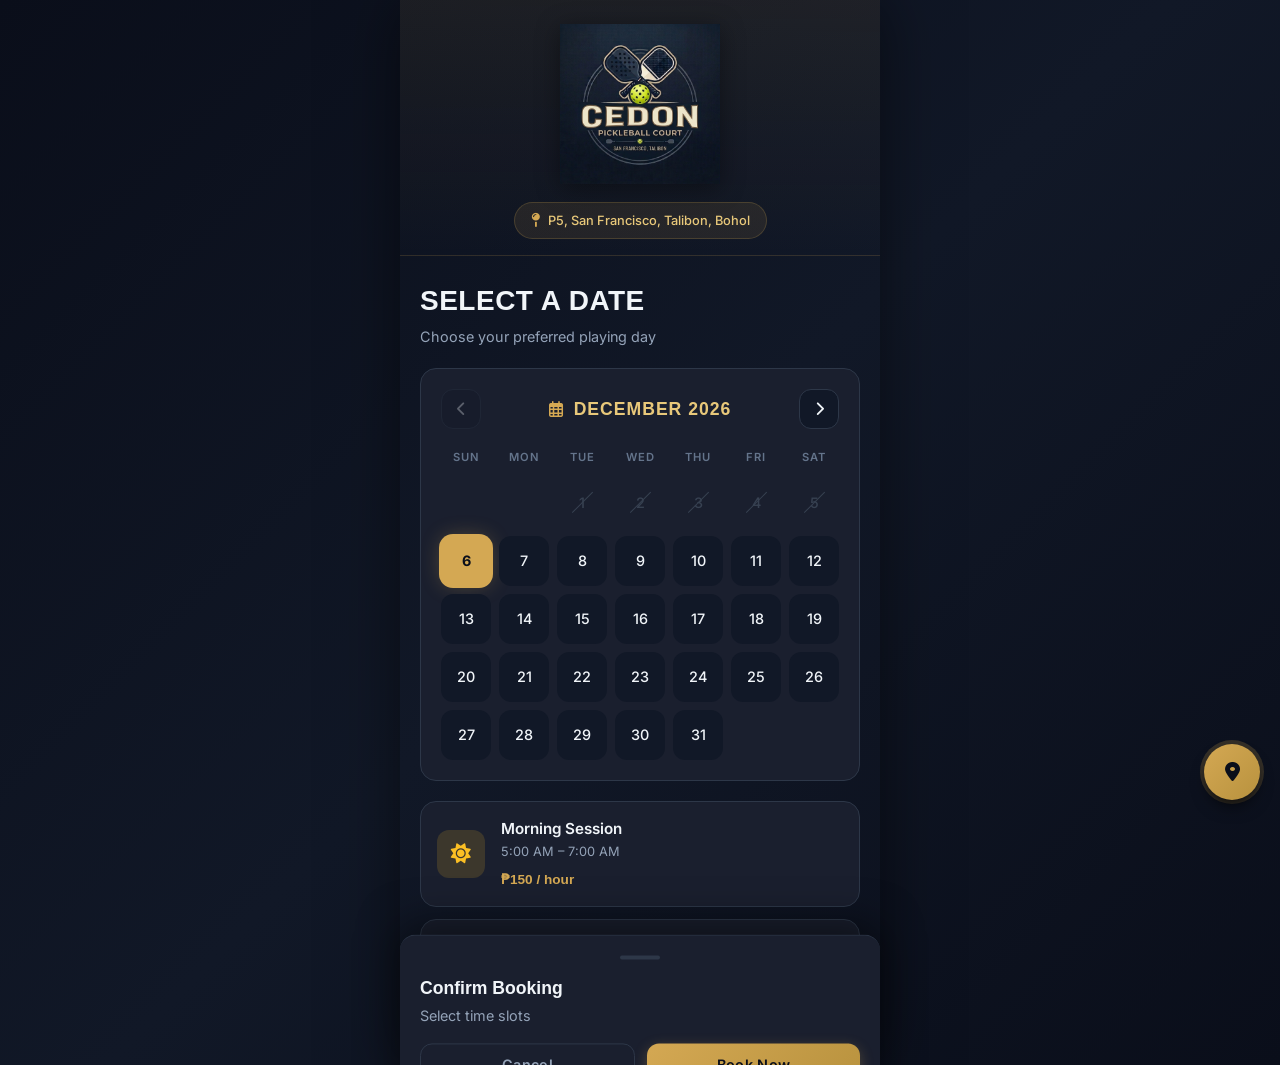
==== commit 6eb16420: "Multi-select, GPS pulse, direct payment" ====
--- a/index.html
+++ b/index.html
@@ -9,15 +9,22 @@
     <link href="https://fonts.googleapis.com/css2?family=Inter:wght@300;400;500;600;700;800&family=Oswald:wght@400;500;600;700&display=swap" rel="stylesheet">
     <link rel="stylesheet" href="https://cdnjs.cloudflare.com/ajax/libs/font-awesome/6.4.0/css/all.min.css">
     <link rel="stylesheet" href="style.css">
+    <style>
+        @keyframes gpsPulse {
+            0% { box-shadow: 0 0 0 0 rgba(212, 168, 83, 0.7), 0 4px 14px rgba(212, 168, 83, 0.3); }
+            70% { box-shadow: 0 0 0 15px rgba(212, 168, 83, 0), 0 4px 14px rgba(212, 168, 83, 0.3); }
+            100% { box-shadow: 0 0 0 0 rgba(212, 168, 83, 0), 0 4px 14px rgba(212, 168, 83, 0.3); }
+        }
+        .gps-fab { animation: gpsPulse 5s infinite; }
+        .gps-fab .gps-tooltip { display: none !important; }
+    </style>
 </head>
 <body>
-    <!-- GPS Floating Button -->
     <a href="https://www.google.com/maps/search/?api=1&query=10.160850,124.309307" 
        target="_blank" 
        class="gps-fab" 
        aria-label="Open location in Google Maps">
         <i class="fas fa-location-dot"></i>
-        <span class="gps-tooltip">Find us on Maps</span>
     </a>
 
     <div class="app-container">
@@ -112,9 +119,9 @@
             <div class="sheet-content">
                 <div class="sheet-handle"></div>
                 <div class="sheet-body">
-                    <div class="sheet-info">
+                    <div class="sheet-info" id="sheetInfo">
                         <h3>Confirm Booking</h3>
-                        <p id="promptSlotInfo">Select a time slot</p>
+                        <p id="promptSlotInfo">Select time slots</p>
                     </div>
                     <div class="sheet-actions">
                         <button id="cancelSelection" class="btn btn-outline">Cancel</button>
@@ -135,7 +142,7 @@
                     <div class="receipt-logo"><img src="logo.png" alt="Cedon"></div>
                     <div class="receipt-details">
                         <div class="receipt-row"><span>Date</span><span id="receiptDate">-</span></div>
-                        <div class="receipt-row"><span>Time</span><span id="receiptTime">-</span></div>
+                        <div class="receipt-row"><span>Time Slots</span><span id="receiptTime">-</span></div>
                         <div class="receipt-row"><span>Court</span><span>Court 1</span></div>
                         <div class="receipt-row"><span>Rate</span><span id="receiptRate">-</span></div>
                         <div class="receipt-divider"></div>
@@ -146,49 +153,6 @@
                     <button id="cancelReceipt" class="btn btn-outline btn-lg">Cancel</button>
                     <button id="continuePayment" class="btn btn-primary btn-lg"><i class="fas fa-wallet"></i>Continue to Payment</button>
                 </div>
-            </div>
-        </div>
-
-        <div id="paymentOptionsModal" class="modal">
-            <div class="modal-overlay"></div>
-            <div class="modal-content">
-                <div class="modal-header">
-                    <h2>Choose Payment Method</h2>
-                    <button class="modal-close-payment"><i class="fas fa-times"></i></button>
-                </div>
-                <div class="modal-body payment-options-body">
-                    <div class="payment-methods" id="paymentMethodsList">
-                        <div class="payment-method-card" id="hostedGatewayBtn">
-                            <div class="pm-icon"><i class="fas fa-external-link-alt"></i></div>
-                            <div class="pm-info"><h3>Pay via Hosted Gateway</h3><p>Secure checkout via PayMongo / Xendit / HitPay</p></div>
-                            <i class="fas fa-chevron-right pm-arrow"></i>
-                        </div>
-                        <div class="payment-method-card" id="gcashQRBtn">
-                            <div class="pm-icon gcash"><i class="fas fa-qrcode"></i></div>
-                            <div class="pm-info"><h3>Scan GCash QR Code</h3><p>Open GCash app and scan to pay</p></div>
-                            <i class="fas fa-chevron-right pm-arrow"></i>
-                        </div>
-                    </div>
-                    <div id="qrCodeSection" class="qr-section hidden">
-                        <div class="qr-container">
-                            <img id="qrCodeImage" src="gcash-qr.png" alt="GCash QR" onerror="this.style.display='none';document.getElementById('qrFallback').style.display='flex';">
-                            <div id="qrFallback" class="qr-placeholder" style="display:none;">
-                                <i class="fas fa-qrcode"></i>
-                                <p>Upload your GCash QR code image<br>to <code>gcash-qr.png</code></p>
-                            </div>
-                        </div>
-                        <div class="qr-instructions">
-                            <ol>
-                                <li>Open your <strong>GCash app</strong></li>
-                                <li>Tap <strong>Pay QR</strong></li>
-                                <li>Scan the code above</li>
-                                <li>Enter amount: <strong id="qrAmount">₱200</strong></li>
-                            </ol>
-                        </div>
-                        <button id="confirmManualPayment" class="btn btn-primary btn-lg" style="width:100%;margin-top:16px;"><i class="fas fa-check-circle"></i>I've Paid — Confirm Booking</button>
-                    </div>
-                </div>
-                <div class="modal-footer"><button id="backToReceipt" class="btn btn-outline btn-lg">Back</button></div>
             </div>
         </div>
 
@@ -207,12 +171,11 @@
     </div>
 
     <script>
-    // INLINE CALENDAR RENDERER - works immediately without external JS
     (function(){
         var today = new Date();
         var currentMonth = new Date(today.getFullYear(), today.getMonth(), 1);
         var selectedDate = null;
-        var selectedSlot = null;
+        var selectedSlots = []; // MULTI-SELECT: array of slots
         var bookings = {};
 
         try {
@@ -230,9 +193,9 @@
             return d.toLocaleDateString('en-US', {month:'short', day:'numeric'});
         }
         function fmtTime(h) {
-            var ampm = h>=12?'PM':'AM';
+            var ampm = function(x){return x>=12?'PM':'AM';};
             var disp = function(x){return x%12===0?12:x%12;};
-            return disp(h)+':00 '+ampm+' – '+disp(h+1)+':00 '+(h+1>=12?'PM':'AM');
+            return disp(h)+':00 '+ampm(h)+' – '+disp(h+1)+':00 '+ampm(h+1);
         }
         function dKey(d) {
             return d.getFullYear()+'-'+String(d.getMonth()+1).padStart(2,'0')+'-'+String(d.getDate()).padStart(2,'0');
@@ -248,6 +211,29 @@
         function isToday(d) { return sameDay(d, today); }
         function slotPast(d, h) { return sameDay(d, today) && h < today.getHours(); }
         function slotBooked(d, h) { var k=dKey(d); return bookings[k] && bookings[k].includes(h); }
+        function slotSelected(h) {
+            for (var i=0; i<selectedSlots.length; i++) {
+                if (selectedSlots[i].hour === h) return true;
+            }
+            return false;
+        }
+        function removeSlot(h) {
+            selectedSlots = selectedSlots.filter(function(s){return s.hour !== h;});
+        }
+        function getTotal() {
+            var total = 0;
+            for (var i=0; i<selectedSlots.length; i++) total += selectedSlots[i].rate;
+            return total;
+        }
+        function getSlotTimesText() {
+            if (selectedSlots.length === 0) return 'None selected';
+            if (selectedSlots.length === 1) return fmtTime(selectedSlots[0].hour);
+            // Sort by hour
+            var sorted = selectedSlots.slice().sort(function(a,b){return a.hour-b.hour;});
+            var parts = [];
+            for (var i=0; i<sorted.length; i++) parts.push(fmtTime(sorted[i].hour));
+            return parts.join(', ');
+        }
 
         function renderCalendar() {
             var year = currentMonth.getFullYear();
@@ -290,7 +276,7 @@
         function selectDate(date) {
             if (isPast(date)) { showToast('Cannot book past dates'); return; }
             selectedDate = date;
-            selectedSlot = null;
+            selectedSlots = [];
             hideBookingPrompt();
             renderCalendar();
             switchView('schedule');
@@ -316,109 +302,108 @@
             slots.forEach(function(slot) {
                 var isPast = slotPast(selectedDate, slot.hour);
                 var isBooked = slotBooked(selectedDate, slot.hour);
-                var isSelected = selectedSlot && selectedSlot.hour === slot.hour;
+                var isSelected = slotSelected(slot.hour);
+
                 var div = document.createElement('div');
                 div.className = 'time-slot';
                 if (isPast) div.classList.add('past-slot');
+                if (isSelected) div.classList.add('has-selected');
+
                 var statusClass='open', statusText='Open', clickable=true;
                 if (isPast) { statusClass='past'; statusText=''; clickable=false; }
                 else if (isBooked) { statusClass='booked'; statusText='Booked'; clickable=false; }
                 else if (isSelected) { statusClass='selected'; statusText='Selected'; }
-                div.innerHTML = '<div class="slot-info"><span class="slot-time">'+fmtTime(slot.hour)+'</span>'+
-                    (!isPast?'<span class="slot-rate">₱'+slot.rate+' · '+slot.label+'</span>':'')+
-                    '</div>'+(statusText?'<span class="slot-status '+statusClass+'">'+statusText+'</span>':'<span></span>');
+
+                div.innerHTML = '<div class="slot-info">' +
+                    '<span class="slot-time">'+fmtTime(slot.hour)+'</span>' +
+                    (!isPast?'<span class="slot-rate">₱'+slot.rate+' · '+slot.label+'</span>':'') +
+                    '</div>' +
+                    (statusText?'<span class="slot-status '+statusClass+'">'+statusText+'</span>':'<span></span>');
+
                 if (clickable && statusText) {
                     div.querySelector('.slot-status').onclick = function(e) {
                         e.stopPropagation();
-                        selectSlot(slot);
+                        toggleSlot(slot);
                     };
                 }
                 container.appendChild(div);
             });
         }
 
-        function selectSlot(slot) {
-            if (selectedSlot && selectedSlot.hour === slot.hour) { deselectSlot(); return; }
-            selectedSlot = slot;
+        function toggleSlot(slot) {
+            if (slotSelected(slot.hour)) {
+                removeSlot(slot.hour);
+                if (selectedSlots.length === 0) hideBookingPrompt();
+            } else {
+                selectedSlots.push(slot);
+            }
             renderSchedule();
-            showBookingPrompt(slot);
-        }
-        function deselectSlot() { selectedSlot=null; hideBookingPrompt(); renderSchedule(); }
-
-        function showBookingPrompt(slot) {
-            document.getElementById('promptSlotInfo').textContent = fmtShortDate(selectedDate)+' · '+fmtTime(slot.hour)+' · ₱'+slot.rate;
+            if (selectedSlots.length > 0) updateBookingPrompt();
+        }
+
+        function updateBookingPrompt() {
+            var count = selectedSlots.length;
+            var total = getTotal();
+            document.getElementById('promptSlotInfo').innerHTML =
+                fmtShortDate(selectedDate) + ' · ' + count + ' hour' + (count>1?'s':'') +
+                ' · ₱' + total;
             document.getElementById('bookingPrompt').classList.add('active');
         }
-        function hideBookingPrompt() { document.getElementById('bookingPrompt').classList.remove('active'); }
+
+        function deselectAllSlots() {
+            selectedSlots = [];
+            hideBookingPrompt();
+            renderSchedule();
+        }
+
+        function hideBookingPrompt() {
+            document.getElementById('bookingPrompt').classList.remove('active');
+        }
 
         function showReceipt() {
-            if (!selectedSlot || !selectedDate) return;
+            if (selectedSlots.length === 0 || !selectedDate) return;
+            var total = getTotal();
             document.getElementById('receiptDate').textContent = fmtDate(selectedDate);
-            document.getElementById('receiptTime').textContent = fmtTime(selectedSlot.hour);
-            document.getElementById('receiptRate').textContent = '₱'+selectedSlot.rate+' / hour';
-            document.getElementById('receiptTotal').textContent = '₱'+selectedSlot.rate;
+            document.getElementById('receiptTime').textContent = getSlotTimesText();
+            document.getElementById('receiptRate').textContent = '₱'+selectedSlots[0].rate+' / hour';
+            document.getElementById('receiptTotal').textContent = '₱'+total;
             document.getElementById('receiptModal').classList.add('active');
             hideBookingPrompt();
         }
-        function hideReceipt() { document.getElementById('receiptModal').classList.remove('active'); }
-
-        function showPaymentOptions() {
-            document.getElementById('paymentOptionsModal').classList.add('active');
-            document.getElementById('paymentMethodsList').classList.remove('hidden');
-            document.getElementById('qrCodeSection').classList.add('hidden');
-            document.getElementById('backToReceipt').textContent = 'Back';
-        }
-        function hidePaymentOptions() { document.getElementById('paymentOptionsModal').classList.remove('active'); }
-        function showQRCode() {
-            document.getElementById('paymentMethodsList').classList.add('hidden');
-            document.getElementById('qrCodeSection').classList.remove('hidden');
-            document.getElementById('qrAmount').textContent = '₱'+selectedSlot.rate;
-            document.getElementById('backToReceipt').textContent = 'Back to Methods';
-        }
-        function showPaymentMethods() {
-            document.getElementById('paymentMethodsList').classList.remove('hidden');
-            document.getElementById('qrCodeSection').classList.add('hidden');
-            document.getElementById('backToReceipt').textContent = 'Back';
-        }
-
-        function processHostedPayment() {
-            var amount = selectedSlot.rate;
+
+        function hideReceipt() {
+            document.getElementById('receiptModal').classList.remove('active');
+        }
+
+        // DIRECT TO MOCK PAYMENT - no payment options modal
+        function processPayment() {
+            var total = getTotal();
             var dk = dKey(selectedDate);
-            var hour = selectedSlot.hour;
+            var hours = selectedSlots.map(function(s){return s.hour;}).join(',');
             var base = window.location.href.split('?')[0];
-            var redirect = encodeURIComponent(base+'?payment=success&date='+dk+'&hour='+hour+'&amount='+amount);
-            window.location.href = 'gcash-payment.html?amount='+amount+'&redirect='+redirect+'&ref=CEDON-'+Date.now();
-        }
-
-        function confirmManualPayment() {
-            var date = selectedDate;
-            var hour = selectedSlot.hour;
-            var k = dKey(date);
-            if (!bookings[k]) bookings[k]=[];
-            if (!bookings[k].includes(hour)) bookings[k].push(hour);
-            try { localStorage.setItem('cedon_bookings_v1', JSON.stringify(bookings)); } catch(e){}
-            hidePaymentOptions();
-            hideReceipt();
-            selectedSlot = null;
-            document.getElementById('successDate').textContent = fmtDate(date);
-            document.getElementById('successTime').textContent = fmtTime(hour);
-            document.getElementById('successModal').classList.add('active');
+            var redirect = encodeURIComponent(base+'?payment=success&date='+dk+'&hours='+hours+'&amount='+total);
+            window.location.href = 'gcash-payment.html?amount='+total+'&redirect='+redirect+'&ref=CEDON-'+Date.now();
         }
 
         function handlePaymentReturn() {
             var params = new URLSearchParams(window.location.search);
             if (params.get('payment')==='success') {
                 var dk = params.get('date');
-                var hour = parseInt(params.get('hour'));
-                if (dk && !isNaN(hour)) {
+                var hoursStr = params.get('hours');
+                if (dk && hoursStr) {
+                    var hours = hoursStr.split(',').map(function(h){return parseInt(h);});
                     if (!bookings[dk]) bookings[dk]=[];
-                    if (!bookings[dk].includes(hour)) bookings[dk].push(hour);
+                    hours.forEach(function(h){
+                        if (!bookings[dk].includes(h)) bookings[dk].push(h);
+                    });
                     try { localStorage.setItem('cedon_bookings_v1', JSON.stringify(bookings)); } catch(e){}
                     var date = new Date(dk+'T00:00:00');
                     document.getElementById('successDate').textContent = fmtDate(date);
-                    document.getElementById('successTime').textContent = fmtTime(hour);
+                    var timeTexts = [];
+                    hours.forEach(function(h){timeTexts.push(fmtTime(h));});
+                    document.getElementById('successTime').textContent = timeTexts.join(', ');
                     document.getElementById('successModal').classList.add('active');
-                    selectedSlot = null;
+                    selectedSlots = [];
                     selectedDate = date;
                     window.history.replaceState({}, document.title, window.location.pathname);
                 }
@@ -447,44 +432,33 @@
             renderCalendar();
         };
         document.getElementById('backToCalendar').onclick = function() {
-            selectedSlot = null;
+            selectedSlots = [];
             hideBookingPrompt();
             switchView('calendar');
             renderCalendar();
         };
-        document.getElementById('cancelSelection').onclick = deselectSlot;
+        document.getElementById('cancelSelection').onclick = deselectAllSlots;
         document.getElementById('confirmBooking').onclick = showReceipt;
         document.getElementById('cancelReceipt').onclick = function() {
             hideReceipt();
-            selectedSlot = null;
+            selectedSlots = [];
             renderSchedule();
         };
-        document.getElementById('continuePayment').onclick = showPaymentOptions;
+        // DIRECT TO PAYMENT - skip options modal
+        document.getElementById('continuePayment').onclick = processPayment;
         document.querySelector('.modal-close').onclick = hideReceipt;
         document.querySelectorAll('.modal-overlay').forEach(function(o){
-            o.onclick = function(e){ if(e.target===o){ hideReceipt(); hidePaymentOptions(); hideSuccessModal(); } };
+            o.onclick = function(e){ if(e.target===o){ hideReceipt(); hideSuccessModal(); } };
         });
-        document.getElementById('hostedGatewayBtn').onclick = processHostedPayment;
-        document.getElementById('gcashQRBtn').onclick = showQRCode;
-        document.getElementById('backToReceipt').onclick = function() {
-            if (document.getElementById('qrCodeSection').classList.contains('hidden')) {
-                hidePaymentOptions();
-            } else {
-                showPaymentMethods();
-            }
-        };
-        document.getElementById('confirmManualPayment').onclick = confirmManualPayment;
-        var pc = document.querySelector('.modal-close-payment');
-        if (pc) pc.onclick = hidePaymentOptions;
         document.getElementById('backToCalendarSuccess').onclick = hideSuccessModal;
         document.addEventListener('keydown', function(e) {
-            if (e.key==='Escape') { hideReceipt(); hidePaymentOptions(); hideSuccessModal(); }
+            if (e.key==='Escape') { hideReceipt(); hideSuccessModal(); }
         });
 
         // Init
         handlePaymentReturn();
         renderCalendar();
-        console.log('Cedon Pickleball Court - Ready');
+        console.log('Cedon Pickleball Court - Ready (Multi-select)');
     })();
     </script>
 </body>
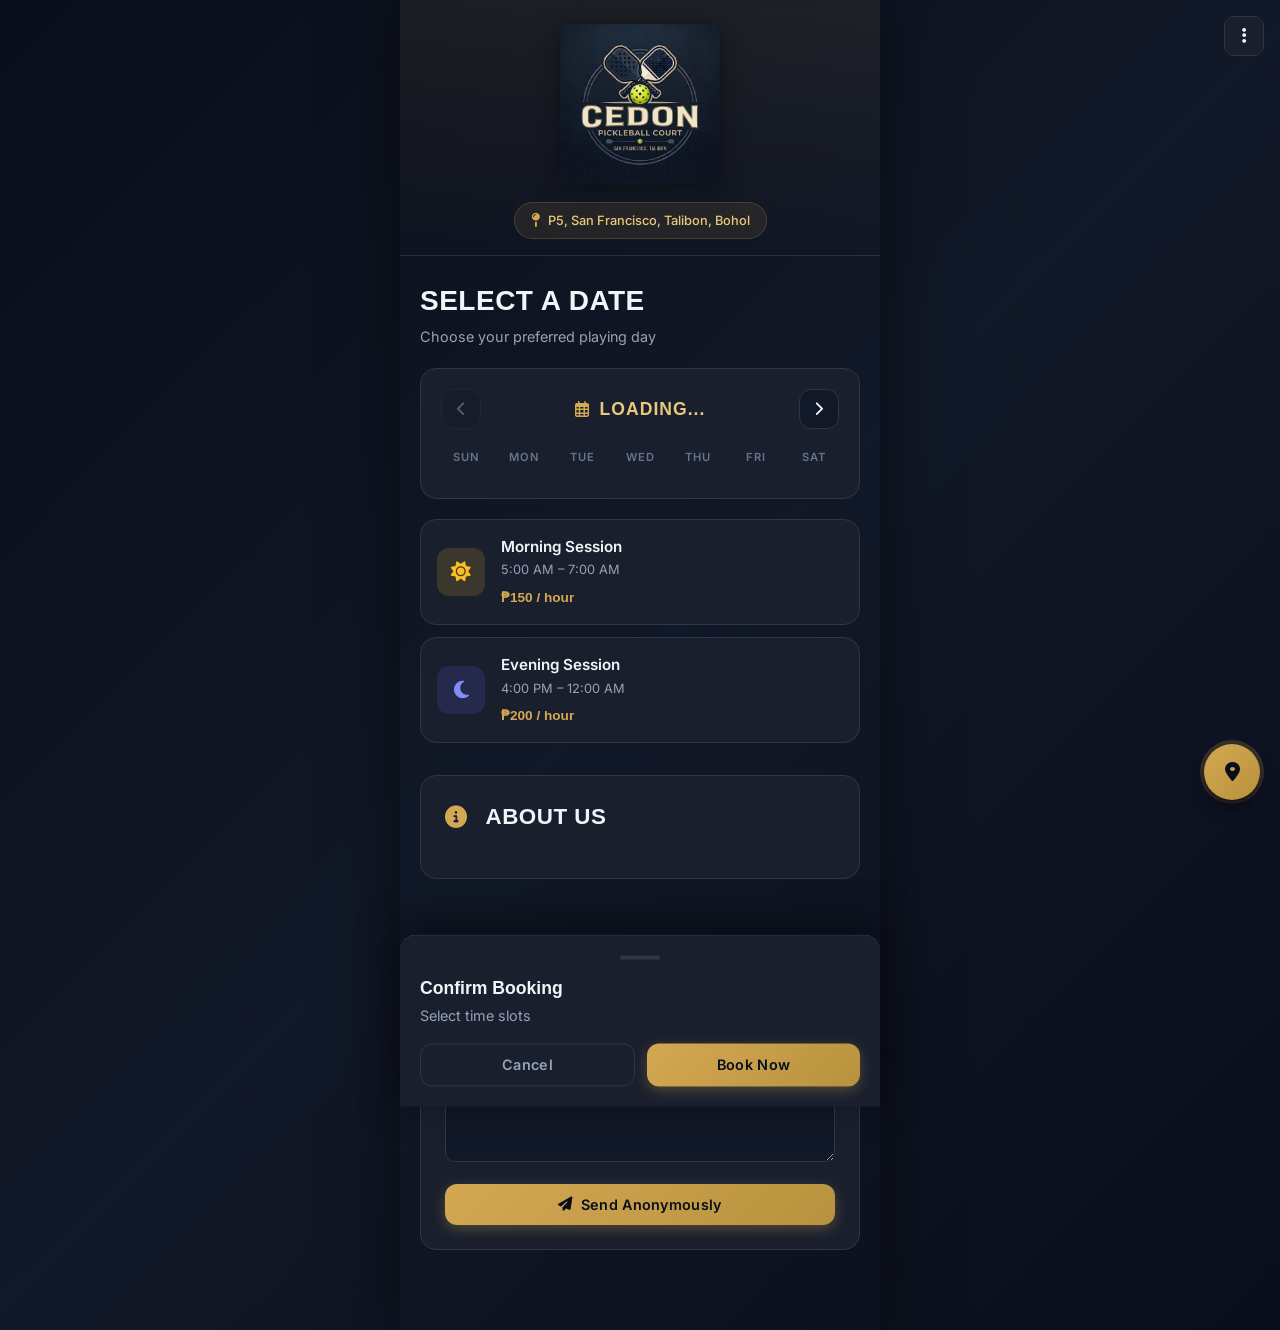
==== commit 2c8ec36a: "v5 - Contact form, About Us, Feedback, Admin panel" ====
--- a/index.html
+++ b/index.html
@@ -17,26 +17,374 @@
         }
         .gps-fab { animation: gpsPulse 5s infinite; }
         .gps-fab .gps-tooltip { display: none !important; }
+
+        .menu-btn {
+            position: fixed;
+            top: 16px;
+            right: 16px;
+            width: 40px;
+            height: 40px;
+            background: var(--bg-card);
+            border: 1px solid var(--border-color);
+            border-radius: 10px;
+            color: var(--text-primary);
+            display: flex;
+            align-items: center;
+            justify-content: center;
+            cursor: pointer;
+            z-index: 95;
+            font-size: 1.1rem;
+            transition: all 0.2s ease;
+        }
+        .menu-btn:hover { background: var(--bg-card-hover); border-color: var(--accent-gold); }
+
+        .menu-panel {
+            position: fixed;
+            top: 64px;
+            right: 16px;
+            background: var(--bg-card);
+            border: 1px solid var(--border-color);
+            border-radius: 12px;
+            padding: 8px 0;
+            min-width: 180px;
+            z-index: 96;
+            box-shadow: var(--shadow-lg);
+            display: none;
+            animation: fadeIn 0.2s ease;
+        }
+        .menu-panel.active { display: block; }
+        .menu-panel .menu-item {
+            padding: 12px 20px;
+            color: var(--text-primary);
+            font-size: 0.9rem;
+            cursor: pointer;
+            transition: background 0.15s ease;
+            display: flex;
+            align-items: center;
+            gap: 10px;
+        }
+        .menu-panel .menu-item:hover { background: var(--bg-card-hover); }
+        .menu-panel .menu-item i { color: var(--accent-gold); width: 18px; }
+        .menu-panel .menu-divider {
+            height: 1px;
+            background: var(--border-color);
+            margin: 6px 0;
+        }
+
+        .form-group { margin-bottom: 16px; }
+        .form-group label {
+            display: block;
+            font-size: 0.85rem;
+            font-weight: 600;
+            color: var(--text-secondary);
+            margin-bottom: 6px;
+        }
+        .form-group input, .form-group textarea {
+            width: 100%;
+            padding: 12px 14px;
+            background: var(--bg-secondary);
+            border: 1px solid var(--border-color);
+            border-radius: 10px;
+            color: var(--text-primary);
+            font-family: inherit;
+            font-size: 0.95rem;
+            transition: border-color 0.2s ease;
+        }
+        .form-group input:focus, .form-group textarea:focus {
+            outline: none;
+            border-color: var(--accent-gold);
+        }
+        .form-group input::placeholder, .form-group textarea::placeholder {
+            color: var(--text-muted);
+        }
+        .form-row { display: flex; gap: 12px; }
+        .form-row .form-group { flex: 1; }
+
+        .about-section {
+            margin-top: 32px;
+            padding: 0 20px 40px;
+        }
+        .about-card {
+            background: var(--bg-card);
+            border: 1px solid var(--border-color);
+            border-radius: 16px;
+            padding: 24px;
+        }
+        .about-card h2 {
+            font-family: 'Oswald', sans-serif;
+            font-size: 1.4rem;
+            font-weight: 700;
+            color: var(--text-primary);
+            text-transform: uppercase;
+            letter-spacing: 0.5px;
+            margin-bottom: 20px;
+        }
+        .about-item {
+            display: flex;
+            align-items: flex-start;
+            gap: 14px;
+            padding: 14px 0;
+            border-bottom: 1px solid rgba(45, 55, 72, 0.5);
+        }
+        .about-item:last-child { border-bottom: none; }
+        .about-item i {
+            color: var(--accent-gold);
+            font-size: 1.1rem;
+            margin-top: 2px;
+            width: 20px;
+        }
+        .about-item .about-text h4 {
+            font-size: 0.9rem;
+            font-weight: 600;
+            color: var(--text-primary);
+            margin-bottom: 3px;
+        }
+        .about-item .about-text p {
+            font-size: 0.85rem;
+            color: var(--text-secondary);
+            line-height: 1.5;
+        }
+        .about-item .about-text .gps-hint {
+            font-size: 0.75rem;
+            color: var(--text-muted);
+            margin-top: 4px;
+            font-style: italic;
+        }
+
+        .suggestion-section {
+            padding: 0 20px 40px;
+        }
+        .suggestion-card {
+            background: var(--bg-card);
+            border: 1px solid var(--border-color);
+            border-radius: 16px;
+            padding: 24px;
+        }
+        .suggestion-card h2 {
+            font-family: 'Oswald', sans-serif;
+            font-size: 1.4rem;
+            font-weight: 700;
+            color: var(--text-primary);
+            text-transform: uppercase;
+            letter-spacing: 0.5px;
+            margin-bottom: 8px;
+        }
+        .suggestion-card .anon-note {
+            font-size: 0.8rem;
+            color: var(--text-muted);
+            margin-bottom: 20px;
+            display: flex;
+            align-items: center;
+            gap: 6px;
+        }
+        .suggestion-card .anon-note i { color: var(--accent-gold); }
+
+        .admin-login-body { padding: 30px 24px; text-align: center; }
+        .admin-login-body .admin-avatar {
+            width: 64px;
+            height: 64px;
+            background: linear-gradient(135deg, var(--accent-gold), var(--accent-gold-dark));
+            border-radius: 50%;
+            display: flex;
+            align-items: center;
+            justify-content: center;
+            margin: 0 auto 16px;
+            font-size: 1.5rem;
+            color: var(--bg-primary);
+        }
+        .admin-login-body h3 {
+            font-family: 'Oswald', sans-serif;
+            font-size: 1.2rem;
+            margin-bottom: 20px;
+        }
+
+        .admin-panel-body { padding: 0; }
+        .admin-tabs {
+            display: flex;
+            border-bottom: 1px solid var(--border-color);
+            overflow-x: auto;
+        }
+        .admin-tab {
+            padding: 12px 16px;
+            font-size: 0.8rem;
+            font-weight: 600;
+            color: var(--text-muted);
+            cursor: pointer;
+            white-space: nowrap;
+            border-bottom: 2px solid transparent;
+            transition: all 0.2s ease;
+        }
+        .admin-tab.active {
+            color: var(--accent-gold);
+            border-bottom-color: var(--accent-gold);
+        }
+        .admin-tab:hover:not(.active) { color: var(--text-secondary); }
+
+        .admin-tab-content { display: none; padding: 20px; max-height: 60vh; overflow-y: auto; }
+        .admin-tab-content.active { display: block; }
+
+        .booking-list-item {
+            background: var(--bg-secondary);
+            border: 1px solid var(--border-color);
+            border-radius: 10px;
+            padding: 14px;
+            margin-bottom: 10px;
+        }
+        .booking-list-item .booking-header {
+            display: flex;
+            justify-content: space-between;
+            align-items: center;
+            margin-bottom: 8px;
+        }
+        .booking-list-item .booking-header h4 {
+            font-size: 0.9rem;
+            color: var(--text-primary);
+        }
+        .booking-list-item .booking-header .booking-status {
+            font-size: 0.7rem;
+            padding: 3px 10px;
+            border-radius: 100px;
+            font-weight: 700;
+            text-transform: uppercase;
+        }
+        .booking-status.paid { background: var(--color-open-bg); color: var(--color-open); }
+        .booking-status.manual { background: var(--color-selected-bg); color: var(--color-selected); }
+        .booking-list-item p {
+            font-size: 0.8rem;
+            color: var(--text-secondary);
+            margin: 3px 0;
+        }
+        .booking-actions {
+            display: flex;
+            gap: 8px;
+            margin-top: 10px;
+        }
+        .booking-actions .btn-sm {
+            padding: 6px 12px;
+            font-size: 0.75rem;
+            flex: none;
+        }
+
+        .suggestion-item {
+            background: var(--bg-secondary);
+            border: 1px solid var(--border-color);
+            border-radius: 10px;
+            padding: 14px;
+            margin-bottom: 10px;
+        }
+        .suggestion-item .suggestion-date {
+            font-size: 0.75rem;
+            color: var(--text-muted);
+            margin-bottom: 6px;
+        }
+        .suggestion-item p {
+            font-size: 0.85rem;
+            color: var(--text-primary);
+            line-height: 1.5;
+        }
+        .suggestion-item .delete-suggestion {
+            float: right;
+            color: var(--color-booked);
+            font-size: 0.8rem;
+            cursor: pointer;
+            margin-top: -4px;
+        }
+
+        .admin-empty {
+            text-align: center;
+            padding: 40px 20px;
+            color: var(--text-muted);
+        }
+        .admin-empty i { font-size: 2rem; margin-bottom: 12px; display: block; }
+
+        .admin-profile {
+            display: flex;
+            align-items: center;
+            gap: 12px;
+            padding: 16px 20px;
+            border-bottom: 1px solid var(--border-color);
+            background: linear-gradient(90deg, rgba(212,168,83,0.08), transparent);
+        }
+        .admin-profile .admin-avatar-sm {
+            width: 40px;
+            height: 40px;
+            background: linear-gradient(135deg, var(--accent-gold), var(--accent-gold-dark));
+            border-radius: 50%;
+            display: flex;
+            align-items: center;
+            justify-content: center;
+            font-size: 1rem;
+            color: var(--bg-primary);
+        }
+        .admin-profile .admin-name {
+            font-weight: 600;
+            color: var(--text-primary);
+            font-size: 0.9rem;
+        }
+        .admin-profile .admin-role {
+            font-size: 0.75rem;
+            color: var(--accent-gold);
+        }
+
+        .admin-logout {
+            padding: 16px 20px;
+            border-top: 1px solid var(--border-color);
+        }
+        .admin-logout button { width: 100%; }
+
+        .about-editor .form-group { margin-bottom: 12px; }
+        .about-editor .form-group label { font-size: 0.8rem; }
+        .multi-input-row {
+            display: flex;
+            gap: 8px;
+            margin-bottom: 8px;
+        }
+        .multi-input-row input { flex: 1; }
+        .multi-input-row button {
+            background: var(--color-booked-bg);
+            color: var(--color-booked);
+            border: 1px solid rgba(239,68,68,0.3);
+            border-radius: 8px;
+            width: 36px;
+            cursor: pointer;
+            font-size: 0.8rem;
+        }
+        .add-field-btn {
+            background: var(--bg-secondary);
+            border: 1px dashed var(--border-color);
+            color: var(--text-secondary);
+            padding: 10px;
+            border-radius: 8px;
+            width: 100%;
+            cursor: pointer;
+            font-size: 0.85rem;
+            margin-top: 4px;
+            transition: all 0.2s ease;
+        }
+        .add-field-btn:hover {
+            border-color: var(--accent-gold);
+            color: var(--accent-gold);
+        }
     </style>
 </head>
 <body>
-    <a href="https://www.google.com/maps/search/?api=1&query=10.160850,124.309307" 
-       target="_blank" 
-       class="gps-fab" 
-       aria-label="Open location in Google Maps">
+    <button class="menu-btn" id="menuBtn" aria-label="Menu"><i class="fas fa-ellipsis-v"></i></button>
+    <div class="menu-panel" id="menuPanel">
+        <div class="menu-item" id="menuAdmin"><i class="fas fa-user-shield"></i> Admin Login</div>
+        <div class="menu-divider"></div>
+        <div class="menu-item" id="menuAbout"><i class="fas fa-info-circle"></i> About Us</div>
+        <div class="menu-item" id="menuSuggest"><i class="fas fa-comment-dots"></i> Send Feedback</div>
+    </div>
+
+    <a href="https://www.google.com/maps/search/?api=1&query=10.160850,124.309307" target="_blank" class="gps-fab" aria-label="Open location in Google Maps">
         <i class="fas fa-location-dot"></i>
     </a>
 
     <div class="app-container">
         <header class="app-header">
             <div class="header-content">
-                <div class="logo-wrapper">
-                    <img src="logo.png" alt="Cedon Pickleball Court" class="logo-img">
-                </div>
-                <div class="location-badge">
-                    <i class="fas fa-map-pin"></i>
-                    <span>P5, San Francisco, Talibon, Bohol</span>
-                </div>
+                <div class="logo-wrapper"><img src="logo.png" alt="Cedon Pickleball Court" class="logo-img"></div>
+                <div class="location-badge"><i class="fas fa-map-pin"></i><span>P5, San Francisco, Talibon, Bohol</span></div>
             </div>
         </header>
 
@@ -45,72 +393,41 @@
                 <h1 class="view-title">Select a Date</h1>
                 <p class="view-subtitle">Choose your preferred playing day</p>
             </div>
-
             <div class="calendar-card">
                 <div class="calendar-nav">
-                    <button id="prevMonth" class="nav-btn" disabled>
-                        <i class="fas fa-chevron-left"></i>
-                    </button>
-                    <div class="month-display">
-                        <i class="far fa-calendar-alt"></i>
-                        <span id="monthYear">Loading...</span>
-                    </div>
-                    <button id="nextMonth" class="nav-btn">
-                        <i class="fas fa-chevron-right"></i>
-                    </button>
-                </div>
-
+                    <button id="prevMonth" class="nav-btn" disabled><i class="fas fa-chevron-left"></i></button>
+                    <div class="month-display"><i class="far fa-calendar-alt"></i><span id="monthYear">Loading...</span></div>
+                    <button id="nextMonth" class="nav-btn"><i class="fas fa-chevron-right"></i></button>
+                </div>
                 <div class="calendar-grid">
-                    <div class="day-labels">
-                        <span>Sun</span><span>Mon</span><span>Tue</span><span>Wed</span><span>Thu</span><span>Fri</span><span>Sat</span>
-                    </div>
+                    <div class="day-labels"><span>Sun</span><span>Mon</span><span>Tue</span><span>Wed</span><span>Thu</span><span>Fri</span><span>Sat</span></div>
                     <div id="daysGrid" class="days-grid"></div>
                 </div>
             </div>
-
             <div class="info-section">
                 <div class="info-card">
                     <div class="info-icon morning"><i class="fas fa-sun"></i></div>
-                    <div class="info-text">
-                        <h3>Morning Session</h3>
-                        <p>5:00 AM – 7:00 AM</p>
-                        <span class="rate">₱150 / hour</span>
-                    </div>
+                    <div class="info-text"><h3>Morning Session</h3><p>5:00 AM – 7:00 AM</p><span class="rate">₱150 / hour</span></div>
                 </div>
                 <div class="info-card">
                     <div class="info-icon evening"><i class="fas fa-moon"></i></div>
-                    <div class="info-text">
-                        <h3>Evening Session</h3>
-                        <p>4:00 PM – 12:00 AM</p>
-                        <span class="rate">₱200 / hour</span>
-                    </div>
+                    <div class="info-text"><h3>Evening Session</h3><p>4:00 PM – 12:00 AM</p><span class="rate">₱200 / hour</span></div>
                 </div>
             </div>
         </section>
 
         <section id="scheduleView" class="view">
             <div class="view-header schedule-header">
-                <button id="backToCalendar" class="back-btn">
-                    <i class="fas fa-arrow-left"></i>
-                    <span>Back</span>
-                </button>
-                <div class="schedule-title-group">
-                    <h1 class="view-title">Court Schedule</h1>
-                    <p id="selectedDateDisplay" class="view-subtitle">Select a date</p>
-                </div>
-            </div>
-
+                <button id="backToCalendar" class="back-btn"><i class="fas fa-arrow-left"></i><span>Back</span></button>
+                <div class="schedule-title-group"><h1 class="view-title">Court Schedule</h1><p id="selectedDateDisplay" class="view-subtitle">Select a date</p></div>
+            </div>
             <div class="legend-bar">
                 <div class="legend-item"><span class="dot open"></span><span>Open</span></div>
                 <div class="legend-item"><span class="dot selected"></span><span>Selected</span></div>
                 <div class="legend-item"><span class="dot booked"></span><span>Booked</span></div>
             </div>
-
             <div class="schedule-card">
-                <div class="court-header">
-                    <span class="court-label">Court 1</span>
-                    <span class="court-status available">Available</span>
-                </div>
+                <div class="court-header"><span class="court-label">Court 1</span><span class="court-status available">Available</span></div>
                 <div id="timeSlots" class="time-slots"></div>
             </div>
         </section>
@@ -119,10 +436,7 @@
             <div class="sheet-content">
                 <div class="sheet-handle"></div>
                 <div class="sheet-body">
-                    <div class="sheet-info" id="sheetInfo">
-                        <h3>Confirm Booking</h3>
-                        <p id="promptSlotInfo">Select time slots</p>
-                    </div>
+                    <div class="sheet-info"><h3>Confirm Booking</h3><p id="promptSlotInfo">Select time slots</p></div>
                     <div class="sheet-actions">
                         <button id="cancelSelection" class="btn btn-outline">Cancel</button>
                         <button id="confirmBooking" class="btn btn-primary">Book Now</button>
@@ -131,16 +445,35 @@
             </div>
         </div>
 
+        <div id="contactModal" class="modal">
+            <div class="modal-overlay"></div>
+            <div class="modal-content">
+                <div class="modal-header"><h2>Your Contact Info</h2><button class="modal-close-contact"><i class="fas fa-times"></i></button></div>
+                <div class="modal-body">
+                    <div class="form-group"><label>Full Name</label><input type="text" id="contactName" placeholder="Enter your full name"></div>
+                    <div class="form-row">
+                        <div class="form-group"><label>Phone Number</label><input type="tel" id="contactPhone" placeholder="09XX XXX XXXX"></div>
+                        <div class="form-group"><label>Email Address</label><input type="email" id="contactEmail" placeholder="you@email.com"></div>
+                    </div>
+                </div>
+                <div class="modal-footer">
+                    <button id="cancelContact" class="btn btn-outline btn-lg">Cancel</button>
+                    <button id="saveContact" class="btn btn-primary btn-lg"><i class="fas fa-arrow-right"></i>Continue</button>
+                </div>
+            </div>
+        </div>
+
         <div id="receiptModal" class="modal">
             <div class="modal-overlay"></div>
             <div class="modal-content">
-                <div class="modal-header">
-                    <h2>Booking Receipt</h2>
-                    <button class="modal-close"><i class="fas fa-times"></i></button>
-                </div>
+                <div class="modal-header"><h2>Booking Receipt</h2><button class="modal-close"><i class="fas fa-times"></i></button></div>
                 <div class="modal-body">
                     <div class="receipt-logo"><img src="logo.png" alt="Cedon"></div>
                     <div class="receipt-details">
+                        <div class="receipt-row"><span>Recipient</span><span id="receiptRecipient">-</span></div>
+                        <div class="receipt-row"><span>Phone</span><span id="receiptPhone">-</span></div>
+                        <div class="receipt-row"><span>Email</span><span id="receiptEmail">-</span></div>
+                        <div class="receipt-divider"></div>
                         <div class="receipt-row"><span>Date</span><span id="receiptDate">-</span></div>
                         <div class="receipt-row"><span>Time Slots</span><span id="receiptTime">-</span></div>
                         <div class="receipt-row"><span>Court</span><span>Court 1</span></div>
@@ -167,298 +500,239 @@
             </div>
         </div>
 
+        <div id="adminLoginModal" class="modal">
+            <div class="modal-overlay"></div>
+            <div class="modal-content">
+                <div class="modal-header"><h2>Admin Login</h2><button class="modal-close-login"><i class="fas fa-times"></i></button></div>
+                <div class="modal-body admin-login-body">
+                    <div class="admin-avatar"><i class="fas fa-user-shield"></i></div>
+                    <h3>Administrator Access</h3>
+                    <div class="form-group" style="text-align:left;"><label>Username</label><input type="text" id="adminUser" placeholder="Enter username"></div>
+                    <div class="form-group" style="text-align:left;"><label>Password</label><input type="password" id="adminPass" placeholder="Enter password"></div>
+                    <button id="adminLoginBtn" class="btn btn-primary btn-lg" style="width:100%;margin-top:8px;">Login</button>
+                </div>
+            </div>
+        </div>
+
+        <div id="adminPanelModal" class="modal">
+            <div class="modal-overlay"></div>
+            <div class="modal-content" style="max-width:500px;">
+                <div class="modal-header"><h2>Admin Panel</h2><button class="modal-close-admin"><i class="fas fa-times"></i></button></div>
+                <div class="admin-profile">
+                    <div class="admin-avatar-sm"><i class="fas fa-user"></i></div>
+                    <div><div class="admin-name">CHERACHE JUMILLA</div><div class="admin-role">Administrator</div></div>
+                </div>
+                <div class="admin-panel-body">
+                    <div class="admin-tabs">
+                        <div class="admin-tab active" data-tab="bookings">Bookings</div>
+                        <div class="admin-tab" data-tab="suggestions">Messages</div>
+                        <div class="admin-tab" data-tab="about">About Us</div>
+                    </div>
+                    <div class="admin-tab-content active" id="tab-bookings"><div id="adminBookingsList"></div></div>
+                    <div class="admin-tab-content" id="tab-suggestions"><div id="adminSuggestionsList"></div></div>
+                    <div class="admin-tab-content" id="tab-about"><div class="about-editor" id="aboutEditor"></div></div>
+                </div>
+                <div class="admin-logout"><button id="adminLogoutBtn" class="btn btn-outline btn-lg"><i class="fas fa-sign-out-alt"></i> Log Out</button></div>
+            </div>
+        </div>
+
+        <div id="suggestionModal" class="modal">
+            <div class="modal-overlay"></div>
+            <div class="modal-content">
+                <div class="modal-header"><h2>Send Feedback</h2><button class="modal-close-suggest"><i class="fas fa-times"></i></button></div>
+                <div class="modal-body">
+                    <p style="color:var(--text-muted);font-size:0.85rem;margin-bottom:16px;"><i class="fas fa-user-secret" style="color:var(--accent-gold);margin-right:6px;"></i>Your identity will remain completely anonymous. No personal information is collected.</p>
+                    <div class="form-group"><label>Your Message</label><textarea id="suggestionText" rows="5" placeholder="Share your suggestions, concerns, or feedback..."></textarea></div>
+                </div>
+                <div class="modal-footer">
+                    <button id="cancelSuggestion" class="btn btn-outline btn-lg">Cancel</button>
+                    <button id="sendSuggestion" class="btn btn-primary btn-lg"><i class="fas fa-paper-plane"></i>Send</button>
+                </div>
+            </div>
+        </div>
+
         <div id="toast" class="toast"><i class="fas fa-info-circle"></i><span id="toastMessage">Notification</span></div>
+
+        <div class="about-section" id="aboutSection">
+            <div class="about-card">
+                <h2><i class="fas fa-info-circle" style="color:var(--accent-gold);margin-right:8px;"></i>About Us</h2>
+                <div id="aboutContent"></div>
+            </div>
+        </div>
+
+        <div class="suggestion-section" id="suggestionSection">
+            <div class="suggestion-card">
+                <h2><i class="fas fa-comment-dots" style="color:var(--accent-gold);margin-right:8px;"></i>Send Feedback</h2>
+                <p class="anon-note"><i class="fas fa-user-secret"></i>Your identity will remain completely anonymous. No personal information is collected.</p>
+                <div class="form-group"><textarea id="suggestionTextInline" rows="4" placeholder="Share your suggestions, concerns, or feedback..."></textarea></div>
+                <button id="sendSuggestionInline" class="btn btn-primary" style="width:100%;"><i class="fas fa-paper-plane"></i>Send Anonymously</button>
+            </div>
+        </div>
     </div>
 
     <script>
     (function(){
-        var today = new Date();
-        var currentMonth = new Date(today.getFullYear(), today.getMonth(), 1);
-        var selectedDate = null;
-        var selectedSlots = []; // MULTI-SELECT: array of slots
-        var bookings = {};
-
-        try {
-            var stored = localStorage.getItem('cedon_bookings_v1');
-            if (stored) bookings = JSON.parse(stored);
-        } catch(e) {}
-
-        function fmtMonthYear(d) {
-            return d.toLocaleDateString('en-US', {year:'numeric', month:'long'});
-        }
-        function fmtDate(d) {
-            return d.toLocaleDateString('en-US', {weekday:'long', year:'numeric', month:'long', day:'numeric'});
-        }
-        function fmtShortDate(d) {
-            return d.toLocaleDateString('en-US', {month:'short', day:'numeric'});
-        }
-        function fmtTime(h) {
-            var ampm = function(x){return x>=12?'PM':'AM';};
-            var disp = function(x){return x%12===0?12:x%12;};
-            return disp(h)+':00 '+ampm(h)+' – '+disp(h+1)+':00 '+ampm(h+1);
-        }
-        function dKey(d) {
-            return d.getFullYear()+'-'+String(d.getMonth()+1).padStart(2,'0')+'-'+String(d.getDate()).padStart(2,'0');
-        }
-        function sameDay(a,b) {
-            return a.getFullYear()===b.getFullYear() && a.getMonth()===b.getMonth() && a.getDate()===b.getDate();
-        }
-        function isPast(d) {
-            var t = new Date(today.getFullYear(), today.getMonth(), today.getDate());
-            var x = new Date(d.getFullYear(), d.getMonth(), d.getDate());
-            return x < t;
-        }
-        function isToday(d) { return sameDay(d, today); }
-        function slotPast(d, h) { return sameDay(d, today) && h < today.getHours(); }
-        function slotBooked(d, h) { var k=dKey(d); return bookings[k] && bookings[k].includes(h); }
-        function slotSelected(h) {
-            for (var i=0; i<selectedSlots.length; i++) {
-                if (selectedSlots[i].hour === h) return true;
-            }
-            return false;
-        }
-        function removeSlot(h) {
-            selectedSlots = selectedSlots.filter(function(s){return s.hour !== h;});
-        }
-        function getTotal() {
-            var total = 0;
-            for (var i=0; i<selectedSlots.length; i++) total += selectedSlots[i].rate;
-            return total;
-        }
-        function getSlotTimesText() {
-            if (selectedSlots.length === 0) return 'None selected';
-            if (selectedSlots.length === 1) return fmtTime(selectedSlots[0].hour);
-            // Sort by hour
-            var sorted = selectedSlots.slice().sort(function(a,b){return a.hour-b.hour;});
-            var parts = [];
-            for (var i=0; i<sorted.length; i++) parts.push(fmtTime(sorted[i].hour));
-            return parts.join(', ');
-        }
-
-        function renderCalendar() {
-            var year = currentMonth.getFullYear();
-            var month = currentMonth.getMonth();
-            document.getElementById('monthYear').textContent = fmtMonthYear(currentMonth);
-
-            var todayStart = new Date(today.getFullYear(), today.getMonth(), 1);
-            var currStart = new Date(year, month, 1);
-            var maxMonth = new Date(today.getFullYear(), today.getMonth()+1, 1);
-            document.getElementById('prevMonth').disabled = currStart.getTime() <= todayStart.getTime();
-            document.getElementById('nextMonth').disabled = currStart.getTime() >= maxMonth.getTime();
-
-            var grid = document.getElementById('daysGrid');
-            grid.innerHTML = '';
-
-            var firstDay = new Date(year, month, 1).getDay();
-            var daysInMonth = new Date(year, month+1, 0).getDate();
-
-            for (var i=0; i<firstDay; i++) {
-                var cell = document.createElement('div');
-                cell.className = 'day-cell empty';
+        var ADMIN_USER='CHERACHE JUMILLA';
+        var ADMIN_PASS='cheyenneeldestroroyoungest2026';
+        var SK={bookings:'cedon_bookings_v2',suggestions:'cedon_suggestions_v1',aboutUs:'cedon_aboutus_v1',adminSession:'cedon_admin_session'};
+        var today=new Date();
+        var currentMonth=new Date(today.getFullYear(),today.getMonth(),1);
+        var selectedDate=null;
+        var selectedSlots=[];
+        var currentContact={name:'',phone:'',email:''};
+        var isAdmin=false;
+        var bookings={};
+        var suggestions=[];
+        var aboutUsData={address:'P5, San Francisco, Talibon, Bohol',phones:['639107583114'],emails:['jumillacharmie@gmail.com'],gpsHint:'Click the GPS button to find us on Google Maps'};
+
+        function loadData(){
+            try{var b=localStorage.getItem(SK.bookings);if(b)bookings=JSON.parse(b);}catch(e){}
+            try{var s=localStorage.getItem(SK.suggestions);if(s)suggestions=JSON.parse(s);}catch(e){}
+            try{var a=localStorage.getItem(SK.aboutUs);if(a)aboutUsData=JSON.parse(a);}catch(e){}
+            try{var adm=localStorage.getItem(SK.adminSession);if(adm==='true')isAdmin=true;}catch(e){}
+        }
+        function saveB(){localStorage.setItem(SK.bookings,JSON.stringify(bookings));}
+        function saveS(){localStorage.setItem(SK.suggestions,JSON.stringify(suggestions));}
+        function saveA(){localStorage.setItem(SK.aboutUs,JSON.stringify(aboutUsData));}
+
+        function fmtMY(d){return d.toLocaleDateString('en-US',{year:'numeric',month:'long'});}
+        function fmtD(d){return d.toLocaleDateString('en-US',{weekday:'long',year:'numeric',month:'long',day:'numeric'});}
+        function fmtSD(d){return d.toLocaleDateString('en-US',{month:'short',day:'numeric'});}
+        function fmtT(h){var ap=function(x){return x>=12?'PM':'AM';};var ds=function(x){return x%12===0?12:x%12;};return ds(h)+':00 '+ap(h)+' – '+ds(h+1)+':00 '+ap(h+1);}
+        function dK(d){return d.getFullYear()+'-'+String(d.getMonth()+1).padStart(2,'0')+'-'+String(d.getDate()).padStart(2,'0');}
+        function sD(a,b){return a.getFullYear()===b.getFullYear()&&a.getMonth()===b.getMonth()&&a.getDate()===b.getDate();}
+        function isP(d){var t=new Date(today.getFullYear(),today.getMonth(),today.getDate());var x=new Date(d.getFullYear(),d.getMonth(),d.getDate());return x<t;}
+        function isT(d){return sD(d,today);}
+        function sPa(d,h){return sD(d,today)&&h<today.getHours();}
+        function sBo(d,h){var k=dK(d);return bookings[k]&&bookings[k].some(function(b){return b.hour===h;});}
+        function sSe(h){return selectedSlots.some(function(s){return s.hour===h;});}
+        function rS(h){selectedSlots=selectedSlots.filter(function(s){return s.hour!==h;});}
+        function gT(){var t=0;for(var i=0;i<selectedSlots.length;i++)t+=selectedSlots[i].rate;return t;}
+        function gST(){if(selectedSlots.length===0)return'None selected';var sorted=selectedSlots.slice().sort(function(a,b){return a.hour-b.hour;});var parts=[];for(var i=0;i<sorted.length;i++)parts.push(fmtT(sorted[i].hour));return parts.join(', ');}
+
+        function rC(){
+            var year=currentMonth.getFullYear(),month=currentMonth.getMonth();
+            document.getElementById('monthYear').textContent=fmtMY(currentMonth);
+            var tS=new Date(today.getFullYear(),today.getMonth(),1);
+            var cS=new Date(year,month,1);
+            var mM=new Date(today.getFullYear(),today.getMonth()+1,1);
+            document.getElementById('prevMonth').disabled=cS.getTime()<=tS.getTime();
+            document.getElementById('nextMonth').disabled=cS.getTime()>=mM.getTime();
+            var grid=document.getElementById('daysGrid');grid.innerHTML='';
+            var fD=new Date(year,month,1).getDay();
+            var dIM=new Date(year,month+1,0).getDate();
+            for(var i=0;i<fD;i++){var c=document.createElement('div');c.className='day-cell empty';grid.appendChild(c);}
+            for(var day=1;day<=dIM;day++){
+                var date=new Date(year,month,day);
+                var cell=document.createElement('div');cell.className='day-cell';cell.textContent=day;
+                if(isT(date))cell.classList.add('today');
+                if(isP(date)){cell.classList.add('past');}else{cell.onclick=(function(d){return function(){sD2(d);};})(date);}
+                if(selectedDate&&sD(date,selectedDate))cell.classList.add('selected-day');
                 grid.appendChild(cell);
             }
-            for (var day=1; day<=daysInMonth; day++) {
-                var date = new Date(year, month, day);
-                var cell = document.createElement('div');
-                cell.className = 'day-cell';
-                cell.textContent = day;
-                if (isToday(date)) cell.classList.add('today');
-                if (isPast(date)) {
-                    cell.classList.add('past');
-                } else {
-                    cell.onclick = (function(d){return function(){selectDate(d);};})(date);
-                }
-                if (selectedDate && sameDay(date, selectedDate)) cell.classList.add('selected-day');
-                grid.appendChild(cell);
-            }
-        }
-
-        function selectDate(date) {
-            if (isPast(date)) { showToast('Cannot book past dates'); return; }
-            selectedDate = date;
-            selectedSlots = [];
-            hideBookingPrompt();
-            renderCalendar();
-            switchView('schedule');
-            renderSchedule();
-        }
-
-        function switchView(name) {
-            document.getElementById('calendarView').classList.remove('active');
-            document.getElementById('scheduleView').classList.remove('active');
-            document.getElementById(name+'View').classList.add('active');
-            window.scrollTo(0,0);
-        }
-
-        function renderSchedule() {
-            if (!selectedDate) return;
-            document.getElementById('selectedDateDisplay').textContent = fmtDate(selectedDate);
-            var container = document.getElementById('timeSlots');
-            container.innerHTML = '';
-            var slots = [];
-            for (var h=5; h<7; h++) slots.push({hour:h, rate:150, label:'Morning Rate'});
-            for (var h=16; h<24; h++) slots.push({hour:h, rate:200, label:'Evening Rate'});
-
-            slots.forEach(function(slot) {
-                var isPast = slotPast(selectedDate, slot.hour);
-                var isBooked = slotBooked(selectedDate, slot.hour);
-                var isSelected = slotSelected(slot.hour);
-
-                var div = document.createElement('div');
-                div.className = 'time-slot';
-                if (isPast) div.classList.add('past-slot');
-                if (isSelected) div.classList.add('has-selected');
-
-                var statusClass='open', statusText='Open', clickable=true;
-                if (isPast) { statusClass='past'; statusText=''; clickable=false; }
-                else if (isBooked) { statusClass='booked'; statusText='Booked'; clickable=false; }
-                else if (isSelected) { statusClass='selected'; statusText='Selected'; }
-
-                div.innerHTML = '<div class="slot-info">' +
-                    '<span class="slot-time">'+fmtTime(slot.hour)+'</span>' +
-                    (!isPast?'<span class="slot-rate">₱'+slot.rate+' · '+slot.label+'</span>':'') +
-                    '</div>' +
-                    (statusText?'<span class="slot-status '+statusClass+'">'+statusText+'</span>':'<span></span>');
-
-                if (clickable && statusText) {
-                    div.querySelector('.slot-status').onclick = function(e) {
-                        e.stopPropagation();
-                        toggleSlot(slot);
-                    };
-                }
+        }
+        function sD2(date){if(isP(date)){showToast('Cannot book past dates');return;}selectedDate=date;selectedSlots=[];hBP();rC();sV('schedule');rS2();}
+        function sV(name){document.getElementById('calendarView').classList.remove('active');document.getElementById('scheduleView').classList.remove('active');document.getElementById(name+'View').classList.add('active');window.scrollTo(0,0);}
+
+        function rS2(){
+            if(!selectedDate)return;
+            document.getElementById('selectedDateDisplay').textContent=fmtD(selectedDate);
+            var container=document.getElementById('timeSlots');container.innerHTML='';
+            var slots=[];
+            for(var h=5;h<7;h++)slots.push({hour:h,rate:150,label:'Morning Rate'});
+            for(var h=16;h<24;h++)slots.push({hour:h,rate:200,label:'Evening Rate'});
+            slots.forEach(function(slot){
+                var isPa=sPa(selectedDate,slot.hour);
+                var isBo=sBo(selectedDate,slot.hour);
+                var isSe=sSe(slot.hour);
+                var div=document.createElement('div');div.className='time-slot';
+                if(isPa)div.classList.add('past-slot');
+                if(isSe)div.classList.add('has-selected');
+                var sc='open',st='Open',clickable=true;
+                if(isPa){sc='past';st='';clickable=false;}
+                else if(isBo){sc='booked';st='Booked';clickable=false;}
+                else if(isSe){sc='selected';st='Selected';}
+                div.innerHTML='<div class="slot-info"><span class="slot-time">'+fmtT(slot.hour)+'</span>'+(!isPa?'<span class="slot-rate">₱'+slot.rate+' · '+slot.label+'</span>':'')+'</div>'+(st?'<span class="slot-status '+sc+'">'+st+'</span>':'<span></span>');
+                if(clickable&&st){div.querySelector('.slot-status').onclick=function(e){e.stopPropagation();tS(slot);};}
                 container.appendChild(div);
             });
         }
-
-        function toggleSlot(slot) {
-            if (slotSelected(slot.hour)) {
-                removeSlot(slot.hour);
-                if (selectedSlots.length === 0) hideBookingPrompt();
-            } else {
-                selectedSlots.push(slot);
-            }
-            renderSchedule();
-            if (selectedSlots.length > 0) updateBookingPrompt();
-        }
-
-        function updateBookingPrompt() {
-            var count = selectedSlots.length;
-            var total = getTotal();
-            document.getElementById('promptSlotInfo').innerHTML =
-                fmtShortDate(selectedDate) + ' · ' + count + ' hour' + (count>1?'s':'') +
-                ' · ₱' + total;
-            document.getElementById('bookingPrompt').classList.add('active');
-        }
-
-        function deselectAllSlots() {
-            selectedSlots = [];
-            hideBookingPrompt();
-            renderSchedule();
-        }
-
-        function hideBookingPrompt() {
-            document.getElementById('bookingPrompt').classList.remove('active');
-        }
-
-        function showReceipt() {
-            if (selectedSlots.length === 0 || !selectedDate) return;
-            var total = getTotal();
-            document.getElementById('receiptDate').textContent = fmtDate(selectedDate);
-            document.getElementById('receiptTime').textContent = getSlotTimesText();
-            document.getElementById('receiptRate').textContent = '₱'+selectedSlots[0].rate+' / hour';
-            document.getElementById('receiptTotal').textContent = '₱'+total;
-            document.getElementById('receiptModal').classList.add('active');
-            hideBookingPrompt();
-        }
-
-        function hideReceipt() {
-            document.getElementById('receiptModal').classList.remove('active');
-        }
-
-        // DIRECT TO MOCK PAYMENT - no payment options modal
-        function processPayment() {
-            var total = getTotal();
-            var dk = dKey(selectedDate);
-            var hours = selectedSlots.map(function(s){return s.hour;}).join(',');
-            var base = window.location.href.split('?')[0];
-            var redirect = encodeURIComponent(base+'?payment=success&date='+dk+'&hours='+hours+'&amount='+total);
-            window.location.href = 'gcash-payment.html?amount='+total+'&redirect='+redirect+'&ref=CEDON-'+Date.now();
-        }
-
-        function handlePaymentReturn() {
-            var params = new URLSearchParams(window.location.search);
-            if (params.get('payment')==='success') {
-                var dk = params.get('date');
-                var hoursStr = params.get('hours');
-                if (dk && hoursStr) {
-                    var hours = hoursStr.split(',').map(function(h){return parseInt(h);});
-                    if (!bookings[dk]) bookings[dk]=[];
-                    hours.forEach(function(h){
-                        if (!bookings[dk].includes(h)) bookings[dk].push(h);
-                    });
-                    try { localStorage.setItem('cedon_bookings_v1', JSON.stringify(bookings)); } catch(e){}
-                    var date = new Date(dk+'T00:00:00');
-                    document.getElementById('successDate').textContent = fmtDate(date);
-                    var timeTexts = [];
-                    hours.forEach(function(h){timeTexts.push(fmtTime(h));});
-                    document.getElementById('successTime').textContent = timeTexts.join(', ');
-                    document.getElementById('successModal').classList.add('active');
-                    selectedSlots = [];
-                    selectedDate = date;
-                    window.history.replaceState({}, document.title, window.location.pathname);
-                }
-            }
-        }
-
-        function hideSuccessModal() {
-            document.getElementById('successModal').classList.remove('active');
-            switchView('calendar');
-            renderCalendar();
-        }
-
-        function showToast(msg) {
-            document.getElementById('toastMessage').textContent = msg;
-            document.getElementById('toast').classList.add('active');
-            setTimeout(function(){document.getElementById('toast').classList.remove('active');}, 3000);
-        }
-
-        // Event listeners
-        document.getElementById('prevMonth').onclick = function() {
-            currentMonth.setMonth(currentMonth.getMonth()-1);
-            renderCalendar();
-        };
-        document.getElementById('nextMonth').onclick = function() {
-            currentMonth.setMonth(currentMonth.getMonth()+1);
-            renderCalendar();
-        };
-        document.getElementById('backToCalendar').onclick = function() {
-            selectedSlots = [];
-            hideBookingPrompt();
-            switchView('calendar');
-            renderCalendar();
-        };
-        document.getElementById('cancelSelection').onclick = deselectAllSlots;
-        document.getElementById('confirmBooking').onclick = showReceipt;
-        document.getElementById('cancelReceipt').onclick = function() {
-            hideReceipt();
-            selectedSlots = [];
-            renderSchedule();
-        };
-        // DIRECT TO PAYMENT - skip options modal
-        document.getElementById('continuePayment').onclick = processPayment;
-        document.querySelector('.modal-close').onclick = hideReceipt;
-        document.querySelectorAll('.modal-overlay').forEach(function(o){
-            o.onclick = function(e){ if(e.target===o){ hideReceipt(); hideSuccessModal(); } };
-        });
-        document.getElementById('backToCalendarSuccess').onclick = hideSuccessModal;
-        document.addEventListener('keydown', function(e) {
-            if (e.key==='Escape') { hideReceipt(); hideSuccessModal(); }
-        });
-
-        // Init
-        handlePaymentReturn();
-        renderCalendar();
-        console.log('Cedon Pickleball Court - Ready (Multi-select)');
+        function tS(slot){if(sSe(slot.hour)){rS(slot.hour);if(selectedSlots.length===0)hBP();}else{selectedSlots.push(slot);}rS2();if(selectedSlots.length>0)uBP();}
+        function uBP(){var count=selectedSlots.length,total=gT();document.getElementById('promptSlotInfo').innerHTML=fmtSD(selectedDate)+' · '+count+' hour'+(count>1?'s':'')+' · ₱'+total;document.getElementById('bookingPrompt').classList.add('active');}
+        function dAS(){selectedSlots=[];hBP();rS2();}
+        function hBP(){document.getElementById('bookingPrompt').classList.remove('active');}
+
+        function sCF(){document.getElementById('contactModal').classList.add('active');document.getElementById('contactName').value=currentContact.name;document.getElementById('contactPhone').value=currentContact.phone;document.getElementById('contactEmail').value=currentContact.email;}
+        function hCF(){document.getElementById('contactModal').classList.remove('active');}
+        function vC(){var name=document.getElementById('contactName').value.trim();var phone=document.getElementById('contactPhone').value.trim();var email=document.getElementById('contactEmail').value.trim();if(!name){showToast('Please enter your name');return false;}if(!phone){showToast('Please enter your phone number');return false;}if(!email){showToast('Please enter your email address');return false;}currentContact={name:name,phone:phone,email:email};return true;}
+
+        function sR(){if(selectedSlots.length===0||!selectedDate)return;var total=gT();document.getElementById('receiptRecipient').textContent=currentContact.name;document.getElementById('receiptPhone').textContent=currentContact.phone;document.getElementById('receiptEmail').textContent=currentContact.email;document.getElementById('receiptDate').textContent=fmtD(selectedDate);document.getElementById('receiptTime').textContent=gST();document.getElementById('receiptRate').textContent='₱'+selectedSlots[0].rate+' / hour';document.getElementById('receiptTotal').textContent='₱'+total;document.getElementById('receiptModal').classList.add('active');hBP();}
+        function hR(){document.getElementById('receiptModal').classList.remove('active');}
+
+        function pP(){var total=gT();var dk=dK(selectedDate);var hours=selectedSlots.map(function(s){return s.hour;}).join(',');var base=window.location.href.split('?')[0];var redirect=encodeURIComponent(base+'?payment=success&date='+dk+'&hours='+hours+'&amount='+total+'&name='+encodeURIComponent(currentContact.name)+'&phone='+encodeURIComponent(currentContact.phone)+'&email='+encodeURIComponent(currentContact.email));window.location.href='gcash-payment.html?amount='+total+'&redirect='+redirect+'&ref=CEDON-'+Date.now();}
+        function hPR(){var params=new URLSearchParams(window.location.search);if(params.get('payment')==='success'){var dk=params.get('date');var hoursStr=params.get('hours');var name=params.get('name')||'';var phone=params.get('phone')||'';var email=params.get('email')||'';if(dk&&hoursStr){var hours=hoursStr.split(',').map(function(h){return parseInt(h);});if(!bookings[dk])bookings[dk]=[];hours.forEach(function(h){if(!bookings[dk].some(function(b){return b.hour===h;})){bookings[dk].push({hour:h,name:name,phone:phone,email:email,paid:true});}});saveB();var date=new Date(dk+'T00:00:00');document.getElementById('successDate').textContent=fmtD(date);var timeTexts=[];hours.forEach(function(h){timeTexts.push(fmtT(h));});document.getElementById('successTime').textContent=timeTexts.join(', ');document.getElementById('successModal').classList.add('active');selectedSlots=[];selectedDate=date;window.history.replaceState({},document.title,window.location.pathname);}}}
+        function hSM(){document.getElementById('successModal').classList.remove('active');sV('calendar');rC();}
+
+        function rAU(){var container=document.getElementById('aboutContent');var html='';html+='<div class="about-item"><i class="fas fa-map-marker-alt"></i><div class="about-text"><h4>Address</h4><p>'+aboutUsData.address+'</p><p class="gps-hint">'+aboutUsData.gpsHint+'</p></div></div>';aboutUsData.phones.forEach(function(phone){html+='<div class="about-item"><i class="fas fa-phone"></i><div class="about-text"><h4>Phone Number</h4><p>'+phone+'</p></div></div>';});aboutUsData.emails.forEach(function(email){html+='<div class="about-item"><i class="fas fa-envelope"></i><div class="about-text"><h4>Email Address</h4><p>'+email+'</p></div></div>';});container.innerHTML=html;}
+
+        function sSM(){document.getElementById('suggestionModal').classList.add('active');}
+        function hSM2(){document.getElementById('suggestionModal').classList.remove('active');}
+        function sS(text){if(!text||!text.trim()){showToast('Please enter a message');return false;}suggestions.push({id:Date.now(),message:text.trim(),date:new Date().toISOString()});saveS();showToast('Feedback sent anonymously. Thank you!');return true;}
+
+        function sAL(){document.getElementById('adminLoginModal').classList.add('active');}
+        function hAL(){document.getElementById('adminLoginModal').classList.remove('active');}
+        function aL(){var user=document.getElementById('adminUser').value.trim();var pass=document.getElementById('adminPass').value;if(user===ADMIN_USER&&pass===ADMIN_PASS){isAdmin=true;localStorage.setItem(SK.adminSession,'true');hAL();sAP();showToast('Welcome, Administrator');}else{showToast('Invalid username or password');}}
+        function sAP(){document.getElementById('adminPanelModal').classList.add('active');rAB();rAS2();rAAE();}
+        function hAP(){document.getElementById('adminPanelModal').classList.remove('active');}
+        function aLO(){isAdmin=false;localStorage.removeItem(SK.adminSession);hAP();showToast('Logged out successfully');}
+        function rAB(){var container=document.getElementById('adminBookingsList');var hasBookings=false,html='';Object.keys(bookings).sort().reverse().forEach(function(dk){var list=bookings[dk];if(!list||list.length===0)return;hasBookings=true;var date=new Date(dk+'T00:00:00');list.forEach(function(b){var isPaid=b.paid===true;html+='<div class="booking-list-item">';html+='<div class="booking-header"><h4>'+fmtD(date)+' &mdash; '+fmtT(b.hour)+'</h4><span class="booking-status '+(isPaid?'paid':'manual')+'">'+(isPaid?'Paid':'Manual')+'</span></div>';html+='<p><strong>Name:</strong> '+(b.name||'-')+'</p>';html+='<p><strong>Phone:</strong> '+(b.phone||'-')+' | <strong>Email:</strong> '+(b.email||'-')+'</p>';html+='<div class="booking-actions">';html+='<button class="btn btn-outline btn-sm" onclick="window._uB(''+dk+'','+b.hour+')">Unbook</button>';html+='</div></div>';});});if(!hasBookings)html='<div class="admin-empty"><i class="fas fa-calendar-check"></i><p>No bookings yet</p></div>';container.innerHTML=html;}
+        window._uB=function(dk,hour){if(!bookings[dk])return;bookings[dk]=bookings[dk].filter(function(b){return b.hour!==hour;});if(bookings[dk].length===0)delete bookings[dk];saveB();rAB();rS2();showToast('Slot unbooked');};
+        function rAS2(){var container=document.getElementById('adminSuggestionsList');var html='';if(suggestions.length===0){html='<div class="admin-empty"><i class="fas fa-inbox"></i><p>No messages yet</p></div>';}else{suggestions.slice().reverse().forEach(function(s){var d=new Date(s.date);html+='<div class="suggestion-item">';html+='<span class="delete-suggestion" onclick="window._dS('+s.id+')">×</span>';html+='<div class="suggestion-date">'+d.toLocaleString()+'</div>';html+='<p>'+eH(s.message)+'</p></div>';});}container.innerHTML=html;}
+        window._dS=function(id){suggestions=suggestions.filter(function(s){return s.id!==id;});saveS();rAS2();showToast('Message deleted');};
+        function eH(text){var div=document.createElement('div');div.textContent=text;return div.innerHTML;}
+        function rAAE(){var container=document.getElementById('aboutEditor');var html='<div class="form-group"><label>Address</label><input type="text" id="editAddress" value="'+aboutUsData.address+'"></div>';html+='<div class="form-group"><label>Phone Numbers</label><div id="editPhones">';aboutUsData.phones.forEach(function(p,i){html+='<div class="multi-input-row"><input type="text" class="edit-phone" value="'+p+'"><button onclick="this.parentElement.remove()">×</button></div>';});html+='</div><button class="add-field-btn" onclick="aPF()"><i class="fas fa-plus"></i> Add Phone Number</button></div>';html+='<div class="form-group"><label>Email Addresses</label><div id="editEmails">';aboutUsData.emails.forEach(function(e,i){html+='<div class="multi-input-row"><input type="text" class="edit-email" value="'+e+'"><button onclick="this.parentElement.remove()">×</button></div>';});html+='</div><button class="add-field-btn" onclick="aEF()"><i class="fas fa-plus"></i> Add Email Address</button></div>';html+='<div class="form-group"><label>GPS Hint Text</label><input type="text" id="editGpsHint" value="'+aboutUsData.gpsHint+'"></div>';html+='<button class="btn btn-primary btn-lg" style="width:100%;margin-top:16px;" onclick="sAC()"><i class="fas fa-save"></i> Save Changes</button>';container.innerHTML=html;}
+        window.aPF=function(){var div=document.createElement('div');div.className='multi-input-row';div.innerHTML='<input type="text" class="edit-phone" placeholder="Phone number"><button onclick="this.parentElement.remove()">×</button>';document.getElementById('editPhones').appendChild(div);};
+        window.aEF=function(){var div=document.createElement('div');div.className='multi-input-row';div.innerHTML='<input type="text" class="edit-email" placeholder="Email address"><button onclick="this.parentElement.remove()">×</button>';document.getElementById('editEmails').appendChild(div);};
+        window.sAC=function(){aboutUsData.address=document.getElementById('editAddress').value;aboutUsData.gpsHint=document.getElementById('editGpsHint').value;var phones=[];document.querySelectorAll('.edit-phone').forEach(function(el){if(el.value.trim())phones.push(el.value.trim());});var emails=[];document.querySelectorAll('.edit-email').forEach(function(el){if(el.value.trim())emails.push(el.value.trim());});aboutUsData.phones=phones;aboutUsData.emails=emails;saveA();rAU();showToast('About Us updated');};
+
+        function tM(){var panel=document.getElementById('menuPanel');panel.classList.toggle('active');}
+        function cM(){document.getElementById('menuPanel').classList.remove('active');}
+        function showToast(msg){document.getElementById('toastMessage').textContent=msg;document.getElementById('toast').classList.add('active');setTimeout(function(){document.getElementById('toast').classList.remove('active');},3000);}
+
+        document.getElementById('prevMonth').onclick=function(){currentMonth.setMonth(currentMonth.getMonth()-1);rC();};
+        document.getElementById('nextMonth').onclick=function(){currentMonth.setMonth(currentMonth.getMonth()+1);rC();};
+        document.getElementById('backToCalendar').onclick=function(){selectedSlots=[];hBP();sV('calendar');rC();};
+        document.getElementById('cancelSelection').onclick=dAS;
+        document.getElementById('confirmBooking').onclick=sCF;
+        document.getElementById('cancelContact').onclick=hCF;
+        document.querySelector('.modal-close-contact').onclick=hCF;
+        document.getElementById('saveContact').onclick=function(){if(vC()){hCF();sR();}};
+        document.getElementById('cancelReceipt').onclick=function(){hR();selectedSlots=[];rS2();};
+        document.getElementById('continuePayment').onclick=pP;
+        document.querySelector('.modal-close').onclick=hR;
+        document.querySelectorAll('.modal-overlay').forEach(function(o){o.onclick=function(e){if(e.target===o){hR();hCF();hSM();hAL();hAP();hSM2();}};});
+        document.getElementById('backToCalendarSuccess').onclick=hSM;
+        document.getElementById('menuBtn').onclick=tM;
+        document.getElementById('menuAdmin').onclick=function(){cM();if(isAdmin){sAP();}else{sAL();}};
+        document.getElementById('menuAbout').onclick=function(){cM();document.getElementById('aboutSection').scrollIntoView({behavior:'smooth'});};
+        document.getElementById('menuSuggest').onclick=function(){cM();sSM();};
+        document.getElementById('adminLoginBtn').onclick=aL;
+        document.querySelector('.modal-close-login').onclick=hAL;
+        document.getElementById('adminLogoutBtn').onclick=aLO;
+        document.querySelector('.modal-close-admin').onclick=hAP;
+        document.querySelectorAll('.admin-tab').forEach(function(tab){tab.onclick=function(){document.querySelectorAll('.admin-tab').forEach(function(t){t.classList.remove('active');});document.querySelectorAll('.admin-tab-content').forEach(function(c){c.classList.remove('active');});tab.classList.add('active');document.getElementById('tab-'+tab.dataset.tab).classList.add('active');};});
+        document.getElementById('sendSuggestion').onclick=function(){var text=document.getElementById('suggestionText').value;if(sS(text)){document.getElementById('suggestionText').value='';hSM2();}};
+        document.getElementById('cancelSuggestion').onclick=hSM2;
+        document.querySelector('.modal-close-suggest').onclick=hSM2;
+        document.getElementById('sendSuggestionInline').onclick=function(){var text=document.getElementById('suggestionTextInline').value;if(sS(text)){document.getElementById('suggestionTextInline').value='';}};
+        document.addEventListener('click',function(e){var menuBtn=document.getElementById('menuBtn');var menuPanel=document.getElementById('menuPanel');if(!menuBtn.contains(e.target)&&!menuPanel.contains(e.target)){menuPanel.classList.remove('active');}});
+        document.addEventListener('keydown',function(e){if(e.key==='Escape'){hR();hCF();hSM();hAL();hAP();hSM2();}});
+
+        loadData();
+        hPR();
+        rC();
+        rAU();
+        console.log('Cedon Pickleball Court - Ready');
     })();
     </script>
 </body>
--- a/style.css
+++ b/style.css
@@ -1277,3 +1277,573 @@
     color: var(--color-booked);
     border-color: var(--color-booked);
 }
+
+
+/* ========================================
+   ADMIN MENU BUTTON
+   ======================================== */
+.admin-menu-btn {
+    position: fixed;
+    top: 16px;
+    right: 16px;
+    width: 40px;
+    height: 40px;
+    background: var(--bg-card);
+    border: 1px solid var(--border-color);
+    border-radius: var(--radius-md);
+    color: var(--text-secondary);
+    display: flex;
+    align-items: center;
+    justify-content: center;
+    cursor: pointer;
+    z-index: 100;
+    transition: all var(--transition-fast);
+    font-size: 1rem;
+}
+
+.admin-menu-btn:hover {
+    background: var(--accent-gold);
+    color: var(--bg-primary);
+    border-color: var(--accent-gold);
+}
+
+.admin-dropdown {
+    position: fixed;
+    top: 64px;
+    right: 16px;
+    background: var(--bg-card);
+    border: 1px solid var(--border-color);
+    border-radius: var(--radius-md);
+    padding: 8px 0;
+    min-width: 180px;
+    z-index: 100;
+    box-shadow: var(--shadow-lg);
+    display: none;
+    animation: fadeIn 0.2s ease;
+}
+
+.admin-dropdown.active {
+    display: block;
+}
+
+.admin-dropdown-item {
+    padding: 12px 20px;
+    color: var(--text-primary);
+    font-size: 0.9rem;
+    cursor: pointer;
+    transition: all var(--transition-fast);
+    display: flex;
+    align-items: center;
+    gap: 10px;
+}
+
+.admin-dropdown-item:hover {
+    background: var(--bg-secondary);
+    color: var(--accent-gold);
+}
+
+.admin-dropdown-item i {
+    width: 20px;
+    text-align: center;
+}
+
+.admin-dropdown-divider {
+    height: 1px;
+    background: var(--border-color);
+    margin: 8px 0;
+}
+
+/* ========================================
+   RECIPIENT INFO FORM
+   ======================================== */
+.form-group {
+    margin-bottom: 16px;
+}
+
+.form-group label {
+    display: block;
+    font-size: 0.85rem;
+    font-weight: 600;
+    color: var(--text-secondary);
+    margin-bottom: 6px;
+    text-transform: uppercase;
+    letter-spacing: 0.5px;
+}
+
+.form-group input,
+.form-group textarea {
+    width: 100%;
+    padding: 12px 16px;
+    background: var(--bg-secondary);
+    border: 1px solid var(--border-color);
+    border-radius: var(--radius-md);
+    color: var(--text-primary);
+    font-family: 'Inter', sans-serif;
+    font-size: 0.95rem;
+    transition: all var(--transition-fast);
+}
+
+.form-group input:focus,
+.form-group textarea:focus {
+    outline: none;
+    border-color: var(--accent-gold);
+    box-shadow: 0 0 0 3px rgba(212, 168, 83, 0.1);
+}
+
+.form-group input::placeholder,
+.form-group textarea::placeholder {
+    color: var(--text-muted);
+}
+
+.form-group textarea {
+    min-height: 100px;
+    resize: vertical;
+}
+
+.form-hint {
+    font-size: 0.75rem;
+    color: var(--text-muted);
+    margin-top: 4px;
+}
+
+/* ========================================
+   ABOUT US SECTION
+   ======================================== */
+.about-section {
+    margin-top: 32px;
+    padding: 0 20px 20px;
+}
+
+.about-card {
+    background: var(--bg-card);
+    border: 1px solid var(--border-color);
+    border-radius: var(--radius-lg);
+    padding: 24px;
+}
+
+.about-card h2 {
+    font-family: 'Oswald', sans-serif;
+    font-size: 1.3rem;
+    font-weight: 700;
+    color: var(--accent-gold-light);
+    text-transform: uppercase;
+    letter-spacing: 0.5px;
+    margin-bottom: 20px;
+    display: flex;
+    align-items: center;
+    gap: 10px;
+}
+
+.about-card h2 i {
+    color: var(--accent-gold);
+}
+
+.about-item {
+    display: flex;
+    align-items: flex-start;
+    gap: 14px;
+    padding: 14px 0;
+    border-bottom: 1px solid rgba(45, 55, 72, 0.5);
+}
+
+.about-item:last-child {
+    border-bottom: none;
+}
+
+.about-item-icon {
+    width: 40px;
+    height: 40px;
+    border-radius: var(--radius-md);
+    background: rgba(212, 168, 83, 0.1);
+    color: var(--accent-gold);
+    display: flex;
+    align-items: center;
+    justify-content: center;
+    font-size: 1rem;
+    flex-shrink: 0;
+}
+
+.about-item-text h4 {
+    font-size: 0.9rem;
+    font-weight: 600;
+    color: var(--text-primary);
+    margin-bottom: 2px;
+}
+
+.about-item-text p,
+.about-item-text a {
+    font-size: 0.85rem;
+    color: var(--text-secondary);
+    text-decoration: none;
+    word-break: break-all;
+}
+
+.about-item-text a:hover {
+    color: var(--accent-gold);
+}
+
+.about-gps-hint {
+    font-size: 0.75rem;
+    color: var(--text-muted);
+    font-style: italic;
+    margin-top: 12px;
+    padding-top: 12px;
+    border-top: 1px dashed var(--border-color);
+    text-align: center;
+}
+
+/* ========================================
+   SUGGESTION BOX
+   ======================================== */
+.suggestion-section {
+    margin-top: 16px;
+    padding: 0 20px 40px;
+}
+
+.suggestion-card {
+    background: var(--bg-card);
+    border: 1px solid var(--border-color);
+    border-radius: var(--radius-lg);
+    padding: 24px;
+}
+
+.suggestion-card h2 {
+    font-family: 'Oswald', sans-serif;
+    font-size: 1.3rem;
+    font-weight: 700;
+    color: var(--accent-gold-light);
+    text-transform: uppercase;
+    letter-spacing: 0.5px;
+    margin-bottom: 8px;
+    display: flex;
+    align-items: center;
+    gap: 10px;
+}
+
+.suggestion-card h2 i {
+    color: var(--accent-gold);
+}
+
+.suggestion-subtitle {
+    font-size: 0.85rem;
+    color: var(--text-muted);
+    margin-bottom: 20px;
+}
+
+.suggestion-anonymous {
+    display: flex;
+    align-items: center;
+    gap: 8px;
+    font-size: 0.8rem;
+    color: var(--text-muted);
+    margin-bottom: 16px;
+    padding: 10px 14px;
+    background: rgba(34, 197, 94, 0.05);
+    border: 1px solid rgba(34, 197, 94, 0.15);
+    border-radius: var(--radius-md);
+}
+
+.suggestion-anonymous i {
+    color: var(--color-open);
+    font-size: 0.9rem;
+}
+
+/* ========================================
+   ADMIN LOGIN MODAL
+   ======================================== */
+.login-avatar {
+    width: 80px;
+    height: 80px;
+    border-radius: 50%;
+    background: linear-gradient(135deg, var(--accent-gold), var(--accent-gold-dark));
+    display: flex;
+    align-items: center;
+    justify-content: center;
+    margin: 0 auto 20px;
+    font-size: 2rem;
+    color: var(--bg-primary);
+}
+
+.login-title {
+    text-align: center;
+    font-family: 'Oswald', sans-serif;
+    font-size: 1.4rem;
+    font-weight: 700;
+    color: var(--text-primary);
+    text-transform: uppercase;
+    margin-bottom: 4px;
+}
+
+.login-subtitle {
+    text-align: center;
+    font-size: 0.85rem;
+    color: var(--text-muted);
+    margin-bottom: 24px;
+}
+
+/* ========================================
+   ADMIN PANEL
+   ======================================== */
+.admin-panel-tabs {
+    display: flex;
+    gap: 4px;
+    padding: 0 24px;
+    border-bottom: 1px solid var(--border-color);
+    background: var(--bg-secondary);
+    border-radius: var(--radius-xl) var(--radius-xl) 0 0;
+}
+
+.admin-tab {
+    padding: 14px 18px;
+    font-size: 0.85rem;
+    font-weight: 600;
+    color: var(--text-muted);
+    background: none;
+    border: none;
+    border-bottom: 2px solid transparent;
+    cursor: pointer;
+    transition: all var(--transition-fast);
+    font-family: 'Inter', sans-serif;
+    white-space: nowrap;
+}
+
+.admin-tab:hover {
+    color: var(--text-primary);
+}
+
+.admin-tab.active {
+    color: var(--accent-gold);
+    border-bottom-color: var(--accent-gold);
+}
+
+.admin-panel-body {
+    padding: 20px 24px;
+    max-height: 60vh;
+    overflow-y: auto;
+}
+
+.admin-panel-body h3 {
+    font-family: 'Oswald', sans-serif;
+    font-size: 1rem;
+    font-weight: 600;
+    color: var(--text-primary);
+    text-transform: uppercase;
+    letter-spacing: 0.5px;
+    margin-bottom: 16px;
+}
+
+/* Admin Bookings Table */
+.admin-booking-item {
+    background: var(--bg-secondary);
+    border: 1px solid var(--border-color);
+    border-radius: var(--radius-md);
+    padding: 16px;
+    margin-bottom: 12px;
+}
+
+.admin-booking-header {
+    display: flex;
+    justify-content: space-between;
+    align-items: center;
+    margin-bottom: 10px;
+}
+
+.admin-booking-date {
+    font-weight: 600;
+    color: var(--accent-gold-light);
+    font-size: 0.9rem;
+}
+
+.admin-booking-time {
+    font-size: 0.85rem;
+    color: var(--text-secondary);
+}
+
+.admin-booking-contact {
+    font-size: 0.8rem;
+    color: var(--text-muted);
+    margin-top: 6px;
+    padding-top: 6px;
+    border-top: 1px solid var(--border-color);
+}
+
+.admin-booking-actions {
+    display: flex;
+    gap: 8px;
+    margin-top: 10px;
+}
+
+.btn-sm {
+    padding: 6px 12px;
+    font-size: 0.75rem;
+    border-radius: var(--radius-sm);
+}
+
+.btn-danger {
+    background: var(--color-booked-bg);
+    color: var(--color-booked);
+    border: 1px solid rgba(239, 68, 68, 0.3);
+}
+
+.btn-danger:hover {
+    background: rgba(239, 68, 68, 0.2);
+}
+
+.btn-success {
+    background: var(--color-open-bg);
+    color: var(--color-open);
+    border: 1px solid rgba(34, 197, 94, 0.3);
+}
+
+.btn-success:hover {
+    background: rgba(34, 197, 94, 0.2);
+}
+
+/* Admin Suggestions */
+.admin-suggestion-item {
+    background: var(--bg-secondary);
+    border: 1px solid var(--border-color);
+    border-radius: var(--radius-md);
+    padding: 16px;
+    margin-bottom: 12px;
+}
+
+.admin-suggestion-date {
+    font-size: 0.75rem;
+    color: var(--text-muted);
+    margin-bottom: 8px;
+}
+
+.admin-suggestion-text {
+    font-size: 0.9rem;
+    color: var(--text-primary);
+    line-height: 1.6;
+}
+
+/* Admin About Editor */
+.admin-about-editor .form-group {
+    margin-bottom: 14px;
+}
+
+.admin-about-editor .form-group label {
+    font-size: 0.8rem;
+}
+
+.multi-input-list {
+    display: flex;
+    flex-direction: column;
+    gap: 8px;
+}
+
+.multi-input-row {
+    display: flex;
+    gap: 8px;
+    align-items: center;
+}
+
+.multi-input-row input {
+    flex: 1;
+}
+
+.btn-icon {
+    width: 36px;
+    height: 36px;
+    border-radius: var(--radius-sm);
+    background: var(--bg-card);
+    border: 1px solid var(--border-color);
+    color: var(--text-secondary);
+    display: flex;
+    align-items: center;
+    justify-content: center;
+    cursor: pointer;
+    font-size: 0.8rem;
+    transition: all var(--transition-fast);
+}
+
+.btn-icon:hover {
+    background: var(--color-booked-bg);
+    color: var(--color-booked);
+    border-color: var(--color-booked);
+}
+
+.btn-add {
+    background: var(--color-open-bg);
+    color: var(--color-open);
+    border: 1px dashed rgba(34, 197, 94, 0.4);
+    padding: 10px;
+    border-radius: var(--radius-md);
+    font-size: 0.85rem;
+    cursor: pointer;
+    width: 100%;
+    margin-top: 8px;
+    transition: all var(--transition-fast);
+    font-family: 'Inter', sans-serif;
+    font-weight: 600;
+}
+
+.btn-add:hover {
+    background: rgba(34, 197, 94, 0.15);
+    border-style: solid;
+}
+
+/* Admin Profile Header */
+.admin-profile {
+    display: flex;
+    align-items: center;
+    gap: 14px;
+    padding: 20px 24px;
+    background: linear-gradient(90deg, rgba(212, 168, 83, 0.08), transparent);
+    border-bottom: 1px solid var(--border-color);
+}
+
+.admin-profile-avatar {
+    width: 48px;
+    height: 48px;
+    border-radius: 50%;
+    background: linear-gradient(135deg, var(--accent-gold), var(--accent-gold-dark));
+    display: flex;
+    align-items: center;
+    justify-content: center;
+    font-size: 1.25rem;
+    color: var(--bg-primary);
+    font-weight: 700;
+}
+
+.admin-profile-info h3 {
+    font-size: 1rem;
+    font-weight: 700;
+    color: var(--text-primary);
+    margin-bottom: 2px;
+}
+
+.admin-profile-info p {
+    font-size: 0.8rem;
+    color: var(--text-muted);
+}
+
+/* Empty state */
+.empty-state {
+    text-align: center;
+    padding: 40px 20px;
+    color: var(--text-muted);
+}
+
+.empty-state i {
+    font-size: 2.5rem;
+    margin-bottom: 12px;
+    opacity: 0.3;
+}
+
+.empty-state p {
+    font-size: 0.9rem;
+}
+
+/* Logout button in admin panel footer */
+.admin-panel-footer {
+    display: flex;
+    gap: 12px;
+    padding: 16px 24px;
+    border-top: 1px solid var(--border-color);
+    background: var(--bg-secondary);
+    border-radius: 0 0 var(--radius-xl) var(--radius-xl);
+}
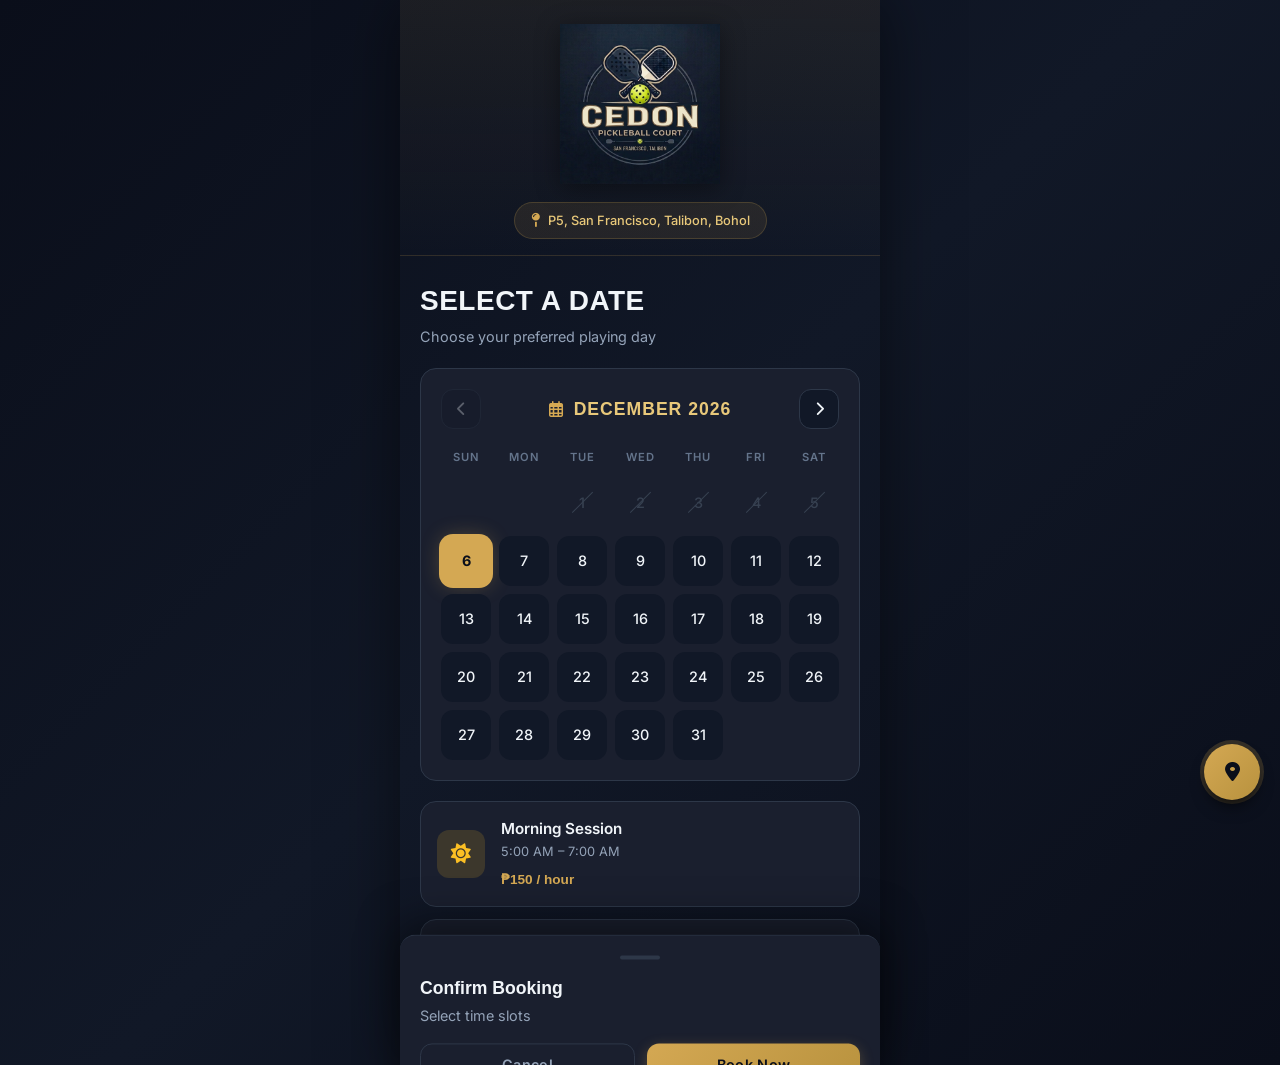
==== commit 3d7666c7: "blablabla" ====
--- a/index.html
+++ b/index.html
@@ -17,374 +17,26 @@
         }
         .gps-fab { animation: gpsPulse 5s infinite; }
         .gps-fab .gps-tooltip { display: none !important; }
-
-        .menu-btn {
-            position: fixed;
-            top: 16px;
-            right: 16px;
-            width: 40px;
-            height: 40px;
-            background: var(--bg-card);
-            border: 1px solid var(--border-color);
-            border-radius: 10px;
-            color: var(--text-primary);
-            display: flex;
-            align-items: center;
-            justify-content: center;
-            cursor: pointer;
-            z-index: 95;
-            font-size: 1.1rem;
-            transition: all 0.2s ease;
-        }
-        .menu-btn:hover { background: var(--bg-card-hover); border-color: var(--accent-gold); }
-
-        .menu-panel {
-            position: fixed;
-            top: 64px;
-            right: 16px;
-            background: var(--bg-card);
-            border: 1px solid var(--border-color);
-            border-radius: 12px;
-            padding: 8px 0;
-            min-width: 180px;
-            z-index: 96;
-            box-shadow: var(--shadow-lg);
-            display: none;
-            animation: fadeIn 0.2s ease;
-        }
-        .menu-panel.active { display: block; }
-        .menu-panel .menu-item {
-            padding: 12px 20px;
-            color: var(--text-primary);
-            font-size: 0.9rem;
-            cursor: pointer;
-            transition: background 0.15s ease;
-            display: flex;
-            align-items: center;
-            gap: 10px;
-        }
-        .menu-panel .menu-item:hover { background: var(--bg-card-hover); }
-        .menu-panel .menu-item i { color: var(--accent-gold); width: 18px; }
-        .menu-panel .menu-divider {
-            height: 1px;
-            background: var(--border-color);
-            margin: 6px 0;
-        }
-
-        .form-group { margin-bottom: 16px; }
-        .form-group label {
-            display: block;
-            font-size: 0.85rem;
-            font-weight: 600;
-            color: var(--text-secondary);
-            margin-bottom: 6px;
-        }
-        .form-group input, .form-group textarea {
-            width: 100%;
-            padding: 12px 14px;
-            background: var(--bg-secondary);
-            border: 1px solid var(--border-color);
-            border-radius: 10px;
-            color: var(--text-primary);
-            font-family: inherit;
-            font-size: 0.95rem;
-            transition: border-color 0.2s ease;
-        }
-        .form-group input:focus, .form-group textarea:focus {
-            outline: none;
-            border-color: var(--accent-gold);
-        }
-        .form-group input::placeholder, .form-group textarea::placeholder {
-            color: var(--text-muted);
-        }
-        .form-row { display: flex; gap: 12px; }
-        .form-row .form-group { flex: 1; }
-
-        .about-section {
-            margin-top: 32px;
-            padding: 0 20px 40px;
-        }
-        .about-card {
-            background: var(--bg-card);
-            border: 1px solid var(--border-color);
-            border-radius: 16px;
-            padding: 24px;
-        }
-        .about-card h2 {
-            font-family: 'Oswald', sans-serif;
-            font-size: 1.4rem;
-            font-weight: 700;
-            color: var(--text-primary);
-            text-transform: uppercase;
-            letter-spacing: 0.5px;
-            margin-bottom: 20px;
-        }
-        .about-item {
-            display: flex;
-            align-items: flex-start;
-            gap: 14px;
-            padding: 14px 0;
-            border-bottom: 1px solid rgba(45, 55, 72, 0.5);
-        }
-        .about-item:last-child { border-bottom: none; }
-        .about-item i {
-            color: var(--accent-gold);
-            font-size: 1.1rem;
-            margin-top: 2px;
-            width: 20px;
-        }
-        .about-item .about-text h4 {
-            font-size: 0.9rem;
-            font-weight: 600;
-            color: var(--text-primary);
-            margin-bottom: 3px;
-        }
-        .about-item .about-text p {
-            font-size: 0.85rem;
-            color: var(--text-secondary);
-            line-height: 1.5;
-        }
-        .about-item .about-text .gps-hint {
-            font-size: 0.75rem;
-            color: var(--text-muted);
-            margin-top: 4px;
-            font-style: italic;
-        }
-
-        .suggestion-section {
-            padding: 0 20px 40px;
-        }
-        .suggestion-card {
-            background: var(--bg-card);
-            border: 1px solid var(--border-color);
-            border-radius: 16px;
-            padding: 24px;
-        }
-        .suggestion-card h2 {
-            font-family: 'Oswald', sans-serif;
-            font-size: 1.4rem;
-            font-weight: 700;
-            color: var(--text-primary);
-            text-transform: uppercase;
-            letter-spacing: 0.5px;
-            margin-bottom: 8px;
-        }
-        .suggestion-card .anon-note {
-            font-size: 0.8rem;
-            color: var(--text-muted);
-            margin-bottom: 20px;
-            display: flex;
-            align-items: center;
-            gap: 6px;
-        }
-        .suggestion-card .anon-note i { color: var(--accent-gold); }
-
-        .admin-login-body { padding: 30px 24px; text-align: center; }
-        .admin-login-body .admin-avatar {
-            width: 64px;
-            height: 64px;
-            background: linear-gradient(135deg, var(--accent-gold), var(--accent-gold-dark));
-            border-radius: 50%;
-            display: flex;
-            align-items: center;
-            justify-content: center;
-            margin: 0 auto 16px;
-            font-size: 1.5rem;
-            color: var(--bg-primary);
-        }
-        .admin-login-body h3 {
-            font-family: 'Oswald', sans-serif;
-            font-size: 1.2rem;
-            margin-bottom: 20px;
-        }
-
-        .admin-panel-body { padding: 0; }
-        .admin-tabs {
-            display: flex;
-            border-bottom: 1px solid var(--border-color);
-            overflow-x: auto;
-        }
-        .admin-tab {
-            padding: 12px 16px;
-            font-size: 0.8rem;
-            font-weight: 600;
-            color: var(--text-muted);
-            cursor: pointer;
-            white-space: nowrap;
-            border-bottom: 2px solid transparent;
-            transition: all 0.2s ease;
-        }
-        .admin-tab.active {
-            color: var(--accent-gold);
-            border-bottom-color: var(--accent-gold);
-        }
-        .admin-tab:hover:not(.active) { color: var(--text-secondary); }
-
-        .admin-tab-content { display: none; padding: 20px; max-height: 60vh; overflow-y: auto; }
-        .admin-tab-content.active { display: block; }
-
-        .booking-list-item {
-            background: var(--bg-secondary);
-            border: 1px solid var(--border-color);
-            border-radius: 10px;
-            padding: 14px;
-            margin-bottom: 10px;
-        }
-        .booking-list-item .booking-header {
-            display: flex;
-            justify-content: space-between;
-            align-items: center;
-            margin-bottom: 8px;
-        }
-        .booking-list-item .booking-header h4 {
-            font-size: 0.9rem;
-            color: var(--text-primary);
-        }
-        .booking-list-item .booking-header .booking-status {
-            font-size: 0.7rem;
-            padding: 3px 10px;
-            border-radius: 100px;
-            font-weight: 700;
-            text-transform: uppercase;
-        }
-        .booking-status.paid { background: var(--color-open-bg); color: var(--color-open); }
-        .booking-status.manual { background: var(--color-selected-bg); color: var(--color-selected); }
-        .booking-list-item p {
-            font-size: 0.8rem;
-            color: var(--text-secondary);
-            margin: 3px 0;
-        }
-        .booking-actions {
-            display: flex;
-            gap: 8px;
-            margin-top: 10px;
-        }
-        .booking-actions .btn-sm {
-            padding: 6px 12px;
-            font-size: 0.75rem;
-            flex: none;
-        }
-
-        .suggestion-item {
-            background: var(--bg-secondary);
-            border: 1px solid var(--border-color);
-            border-radius: 10px;
-            padding: 14px;
-            margin-bottom: 10px;
-        }
-        .suggestion-item .suggestion-date {
-            font-size: 0.75rem;
-            color: var(--text-muted);
-            margin-bottom: 6px;
-        }
-        .suggestion-item p {
-            font-size: 0.85rem;
-            color: var(--text-primary);
-            line-height: 1.5;
-        }
-        .suggestion-item .delete-suggestion {
-            float: right;
-            color: var(--color-booked);
-            font-size: 0.8rem;
-            cursor: pointer;
-            margin-top: -4px;
-        }
-
-        .admin-empty {
-            text-align: center;
-            padding: 40px 20px;
-            color: var(--text-muted);
-        }
-        .admin-empty i { font-size: 2rem; margin-bottom: 12px; display: block; }
-
-        .admin-profile {
-            display: flex;
-            align-items: center;
-            gap: 12px;
-            padding: 16px 20px;
-            border-bottom: 1px solid var(--border-color);
-            background: linear-gradient(90deg, rgba(212,168,83,0.08), transparent);
-        }
-        .admin-profile .admin-avatar-sm {
-            width: 40px;
-            height: 40px;
-            background: linear-gradient(135deg, var(--accent-gold), var(--accent-gold-dark));
-            border-radius: 50%;
-            display: flex;
-            align-items: center;
-            justify-content: center;
-            font-size: 1rem;
-            color: var(--bg-primary);
-        }
-        .admin-profile .admin-name {
-            font-weight: 600;
-            color: var(--text-primary);
-            font-size: 0.9rem;
-        }
-        .admin-profile .admin-role {
-            font-size: 0.75rem;
-            color: var(--accent-gold);
-        }
-
-        .admin-logout {
-            padding: 16px 20px;
-            border-top: 1px solid var(--border-color);
-        }
-        .admin-logout button { width: 100%; }
-
-        .about-editor .form-group { margin-bottom: 12px; }
-        .about-editor .form-group label { font-size: 0.8rem; }
-        .multi-input-row {
-            display: flex;
-            gap: 8px;
-            margin-bottom: 8px;
-        }
-        .multi-input-row input { flex: 1; }
-        .multi-input-row button {
-            background: var(--color-booked-bg);
-            color: var(--color-booked);
-            border: 1px solid rgba(239,68,68,0.3);
-            border-radius: 8px;
-            width: 36px;
-            cursor: pointer;
-            font-size: 0.8rem;
-        }
-        .add-field-btn {
-            background: var(--bg-secondary);
-            border: 1px dashed var(--border-color);
-            color: var(--text-secondary);
-            padding: 10px;
-            border-radius: 8px;
-            width: 100%;
-            cursor: pointer;
-            font-size: 0.85rem;
-            margin-top: 4px;
-            transition: all 0.2s ease;
-        }
-        .add-field-btn:hover {
-            border-color: var(--accent-gold);
-            color: var(--accent-gold);
-        }
     </style>
 </head>
 <body>
-    <button class="menu-btn" id="menuBtn" aria-label="Menu"><i class="fas fa-ellipsis-v"></i></button>
-    <div class="menu-panel" id="menuPanel">
-        <div class="menu-item" id="menuAdmin"><i class="fas fa-user-shield"></i> Admin Login</div>
-        <div class="menu-divider"></div>
-        <div class="menu-item" id="menuAbout"><i class="fas fa-info-circle"></i> About Us</div>
-        <div class="menu-item" id="menuSuggest"><i class="fas fa-comment-dots"></i> Send Feedback</div>
-    </div>
-
-    <a href="https://www.google.com/maps/search/?api=1&query=10.160850,124.309307" target="_blank" class="gps-fab" aria-label="Open location in Google Maps">
+    <a href="https://www.google.com/maps/search/?api=1&query=10.160850,124.309307" 
+       target="_blank" 
+       class="gps-fab" 
+       aria-label="Open location in Google Maps">
         <i class="fas fa-location-dot"></i>
     </a>
 
     <div class="app-container">
         <header class="app-header">
             <div class="header-content">
-                <div class="logo-wrapper"><img src="logo.png" alt="Cedon Pickleball Court" class="logo-img"></div>
-                <div class="location-badge"><i class="fas fa-map-pin"></i><span>P5, San Francisco, Talibon, Bohol</span></div>
+                <div class="logo-wrapper">
+                    <img src="logo.png" alt="Cedon Pickleball Court" class="logo-img">
+                </div>
+                <div class="location-badge">
+                    <i class="fas fa-map-pin"></i>
+                    <span>P5, San Francisco, Talibon, Bohol</span>
+                </div>
             </div>
         </header>
 
@@ -393,41 +45,72 @@
                 <h1 class="view-title">Select a Date</h1>
                 <p class="view-subtitle">Choose your preferred playing day</p>
             </div>
+
             <div class="calendar-card">
                 <div class="calendar-nav">
-                    <button id="prevMonth" class="nav-btn" disabled><i class="fas fa-chevron-left"></i></button>
-                    <div class="month-display"><i class="far fa-calendar-alt"></i><span id="monthYear">Loading...</span></div>
-                    <button id="nextMonth" class="nav-btn"><i class="fas fa-chevron-right"></i></button>
-                </div>
+                    <button id="prevMonth" class="nav-btn" disabled>
+                        <i class="fas fa-chevron-left"></i>
+                    </button>
+                    <div class="month-display">
+                        <i class="far fa-calendar-alt"></i>
+                        <span id="monthYear">Loading...</span>
+                    </div>
+                    <button id="nextMonth" class="nav-btn">
+                        <i class="fas fa-chevron-right"></i>
+                    </button>
+                </div>
+
                 <div class="calendar-grid">
-                    <div class="day-labels"><span>Sun</span><span>Mon</span><span>Tue</span><span>Wed</span><span>Thu</span><span>Fri</span><span>Sat</span></div>
+                    <div class="day-labels">
+                        <span>Sun</span><span>Mon</span><span>Tue</span><span>Wed</span><span>Thu</span><span>Fri</span><span>Sat</span>
+                    </div>
                     <div id="daysGrid" class="days-grid"></div>
                 </div>
             </div>
+
             <div class="info-section">
                 <div class="info-card">
                     <div class="info-icon morning"><i class="fas fa-sun"></i></div>
-                    <div class="info-text"><h3>Morning Session</h3><p>5:00 AM – 7:00 AM</p><span class="rate">₱150 / hour</span></div>
+                    <div class="info-text">
+                        <h3>Morning Session</h3>
+                        <p>5:00 AM – 7:00 AM</p>
+                        <span class="rate">₱150 / hour</span>
+                    </div>
                 </div>
                 <div class="info-card">
                     <div class="info-icon evening"><i class="fas fa-moon"></i></div>
-                    <div class="info-text"><h3>Evening Session</h3><p>4:00 PM – 12:00 AM</p><span class="rate">₱200 / hour</span></div>
+                    <div class="info-text">
+                        <h3>Evening Session</h3>
+                        <p>4:00 PM – 12:00 AM</p>
+                        <span class="rate">₱200 / hour</span>
+                    </div>
                 </div>
             </div>
         </section>
 
         <section id="scheduleView" class="view">
             <div class="view-header schedule-header">
-                <button id="backToCalendar" class="back-btn"><i class="fas fa-arrow-left"></i><span>Back</span></button>
-                <div class="schedule-title-group"><h1 class="view-title">Court Schedule</h1><p id="selectedDateDisplay" class="view-subtitle">Select a date</p></div>
-            </div>
+                <button id="backToCalendar" class="back-btn">
+                    <i class="fas fa-arrow-left"></i>
+                    <span>Back</span>
+                </button>
+                <div class="schedule-title-group">
+                    <h1 class="view-title">Court Schedule</h1>
+                    <p id="selectedDateDisplay" class="view-subtitle">Select a date</p>
+                </div>
+            </div>
+
             <div class="legend-bar">
                 <div class="legend-item"><span class="dot open"></span><span>Open</span></div>
                 <div class="legend-item"><span class="dot selected"></span><span>Selected</span></div>
                 <div class="legend-item"><span class="dot booked"></span><span>Booked</span></div>
             </div>
+
             <div class="schedule-card">
-                <div class="court-header"><span class="court-label">Court 1</span><span class="court-status available">Available</span></div>
+                <div class="court-header">
+                    <span class="court-label">Court 1</span>
+                    <span class="court-status available">Available</span>
+                </div>
                 <div id="timeSlots" class="time-slots"></div>
             </div>
         </section>
@@ -436,7 +119,10 @@
             <div class="sheet-content">
                 <div class="sheet-handle"></div>
                 <div class="sheet-body">
-                    <div class="sheet-info"><h3>Confirm Booking</h3><p id="promptSlotInfo">Select time slots</p></div>
+                    <div class="sheet-info" id="sheetInfo">
+                        <h3>Confirm Booking</h3>
+                        <p id="promptSlotInfo">Select time slots</p>
+                    </div>
                     <div class="sheet-actions">
                         <button id="cancelSelection" class="btn btn-outline">Cancel</button>
                         <button id="confirmBooking" class="btn btn-primary">Book Now</button>
@@ -445,35 +131,16 @@
             </div>
         </div>
 
-        <div id="contactModal" class="modal">
-            <div class="modal-overlay"></div>
-            <div class="modal-content">
-                <div class="modal-header"><h2>Your Contact Info</h2><button class="modal-close-contact"><i class="fas fa-times"></i></button></div>
-                <div class="modal-body">
-                    <div class="form-group"><label>Full Name</label><input type="text" id="contactName" placeholder="Enter your full name"></div>
-                    <div class="form-row">
-                        <div class="form-group"><label>Phone Number</label><input type="tel" id="contactPhone" placeholder="09XX XXX XXXX"></div>
-                        <div class="form-group"><label>Email Address</label><input type="email" id="contactEmail" placeholder="you@email.com"></div>
-                    </div>
-                </div>
-                <div class="modal-footer">
-                    <button id="cancelContact" class="btn btn-outline btn-lg">Cancel</button>
-                    <button id="saveContact" class="btn btn-primary btn-lg"><i class="fas fa-arrow-right"></i>Continue</button>
-                </div>
-            </div>
-        </div>
-
         <div id="receiptModal" class="modal">
             <div class="modal-overlay"></div>
             <div class="modal-content">
-                <div class="modal-header"><h2>Booking Receipt</h2><button class="modal-close"><i class="fas fa-times"></i></button></div>
+                <div class="modal-header">
+                    <h2>Booking Receipt</h2>
+                    <button class="modal-close"><i class="fas fa-times"></i></button>
+                </div>
                 <div class="modal-body">
                     <div class="receipt-logo"><img src="logo.png" alt="Cedon"></div>
                     <div class="receipt-details">
-                        <div class="receipt-row"><span>Recipient</span><span id="receiptRecipient">-</span></div>
-                        <div class="receipt-row"><span>Phone</span><span id="receiptPhone">-</span></div>
-                        <div class="receipt-row"><span>Email</span><span id="receiptEmail">-</span></div>
-                        <div class="receipt-divider"></div>
                         <div class="receipt-row"><span>Date</span><span id="receiptDate">-</span></div>
                         <div class="receipt-row"><span>Time Slots</span><span id="receiptTime">-</span></div>
                         <div class="receipt-row"><span>Court</span><span>Court 1</span></div>
@@ -500,239 +167,298 @@
             </div>
         </div>
 
-        <div id="adminLoginModal" class="modal">
-            <div class="modal-overlay"></div>
-            <div class="modal-content">
-                <div class="modal-header"><h2>Admin Login</h2><button class="modal-close-login"><i class="fas fa-times"></i></button></div>
-                <div class="modal-body admin-login-body">
-                    <div class="admin-avatar"><i class="fas fa-user-shield"></i></div>
-                    <h3>Administrator Access</h3>
-                    <div class="form-group" style="text-align:left;"><label>Username</label><input type="text" id="adminUser" placeholder="Enter username"></div>
-                    <div class="form-group" style="text-align:left;"><label>Password</label><input type="password" id="adminPass" placeholder="Enter password"></div>
-                    <button id="adminLoginBtn" class="btn btn-primary btn-lg" style="width:100%;margin-top:8px;">Login</button>
-                </div>
-            </div>
-        </div>
-
-        <div id="adminPanelModal" class="modal">
-            <div class="modal-overlay"></div>
-            <div class="modal-content" style="max-width:500px;">
-                <div class="modal-header"><h2>Admin Panel</h2><button class="modal-close-admin"><i class="fas fa-times"></i></button></div>
-                <div class="admin-profile">
-                    <div class="admin-avatar-sm"><i class="fas fa-user"></i></div>
-                    <div><div class="admin-name">CHERACHE JUMILLA</div><div class="admin-role">Administrator</div></div>
-                </div>
-                <div class="admin-panel-body">
-                    <div class="admin-tabs">
-                        <div class="admin-tab active" data-tab="bookings">Bookings</div>
-                        <div class="admin-tab" data-tab="suggestions">Messages</div>
-                        <div class="admin-tab" data-tab="about">About Us</div>
-                    </div>
-                    <div class="admin-tab-content active" id="tab-bookings"><div id="adminBookingsList"></div></div>
-                    <div class="admin-tab-content" id="tab-suggestions"><div id="adminSuggestionsList"></div></div>
-                    <div class="admin-tab-content" id="tab-about"><div class="about-editor" id="aboutEditor"></div></div>
-                </div>
-                <div class="admin-logout"><button id="adminLogoutBtn" class="btn btn-outline btn-lg"><i class="fas fa-sign-out-alt"></i> Log Out</button></div>
-            </div>
-        </div>
-
-        <div id="suggestionModal" class="modal">
-            <div class="modal-overlay"></div>
-            <div class="modal-content">
-                <div class="modal-header"><h2>Send Feedback</h2><button class="modal-close-suggest"><i class="fas fa-times"></i></button></div>
-                <div class="modal-body">
-                    <p style="color:var(--text-muted);font-size:0.85rem;margin-bottom:16px;"><i class="fas fa-user-secret" style="color:var(--accent-gold);margin-right:6px;"></i>Your identity will remain completely anonymous. No personal information is collected.</p>
-                    <div class="form-group"><label>Your Message</label><textarea id="suggestionText" rows="5" placeholder="Share your suggestions, concerns, or feedback..."></textarea></div>
-                </div>
-                <div class="modal-footer">
-                    <button id="cancelSuggestion" class="btn btn-outline btn-lg">Cancel</button>
-                    <button id="sendSuggestion" class="btn btn-primary btn-lg"><i class="fas fa-paper-plane"></i>Send</button>
-                </div>
-            </div>
-        </div>
-
         <div id="toast" class="toast"><i class="fas fa-info-circle"></i><span id="toastMessage">Notification</span></div>
-
-        <div class="about-section" id="aboutSection">
-            <div class="about-card">
-                <h2><i class="fas fa-info-circle" style="color:var(--accent-gold);margin-right:8px;"></i>About Us</h2>
-                <div id="aboutContent"></div>
-            </div>
-        </div>
-
-        <div class="suggestion-section" id="suggestionSection">
-            <div class="suggestion-card">
-                <h2><i class="fas fa-comment-dots" style="color:var(--accent-gold);margin-right:8px;"></i>Send Feedback</h2>
-                <p class="anon-note"><i class="fas fa-user-secret"></i>Your identity will remain completely anonymous. No personal information is collected.</p>
-                <div class="form-group"><textarea id="suggestionTextInline" rows="4" placeholder="Share your suggestions, concerns, or feedback..."></textarea></div>
-                <button id="sendSuggestionInline" class="btn btn-primary" style="width:100%;"><i class="fas fa-paper-plane"></i>Send Anonymously</button>
-            </div>
-        </div>
     </div>
 
     <script>
     (function(){
-        var ADMIN_USER='CHERACHE JUMILLA';
-        var ADMIN_PASS='cheyenneeldestroroyoungest2026';
-        var SK={bookings:'cedon_bookings_v2',suggestions:'cedon_suggestions_v1',aboutUs:'cedon_aboutus_v1',adminSession:'cedon_admin_session'};
-        var today=new Date();
-        var currentMonth=new Date(today.getFullYear(),today.getMonth(),1);
-        var selectedDate=null;
-        var selectedSlots=[];
-        var currentContact={name:'',phone:'',email:''};
-        var isAdmin=false;
-        var bookings={};
-        var suggestions=[];
-        var aboutUsData={address:'P5, San Francisco, Talibon, Bohol',phones:['639107583114'],emails:['jumillacharmie@gmail.com'],gpsHint:'Click the GPS button to find us on Google Maps'};
-
-        function loadData(){
-            try{var b=localStorage.getItem(SK.bookings);if(b)bookings=JSON.parse(b);}catch(e){}
-            try{var s=localStorage.getItem(SK.suggestions);if(s)suggestions=JSON.parse(s);}catch(e){}
-            try{var a=localStorage.getItem(SK.aboutUs);if(a)aboutUsData=JSON.parse(a);}catch(e){}
-            try{var adm=localStorage.getItem(SK.adminSession);if(adm==='true')isAdmin=true;}catch(e){}
-        }
-        function saveB(){localStorage.setItem(SK.bookings,JSON.stringify(bookings));}
-        function saveS(){localStorage.setItem(SK.suggestions,JSON.stringify(suggestions));}
-        function saveA(){localStorage.setItem(SK.aboutUs,JSON.stringify(aboutUsData));}
-
-        function fmtMY(d){return d.toLocaleDateString('en-US',{year:'numeric',month:'long'});}
-        function fmtD(d){return d.toLocaleDateString('en-US',{weekday:'long',year:'numeric',month:'long',day:'numeric'});}
-        function fmtSD(d){return d.toLocaleDateString('en-US',{month:'short',day:'numeric'});}
-        function fmtT(h){var ap=function(x){return x>=12?'PM':'AM';};var ds=function(x){return x%12===0?12:x%12;};return ds(h)+':00 '+ap(h)+' – '+ds(h+1)+':00 '+ap(h+1);}
-        function dK(d){return d.getFullYear()+'-'+String(d.getMonth()+1).padStart(2,'0')+'-'+String(d.getDate()).padStart(2,'0');}
-        function sD(a,b){return a.getFullYear()===b.getFullYear()&&a.getMonth()===b.getMonth()&&a.getDate()===b.getDate();}
-        function isP(d){var t=new Date(today.getFullYear(),today.getMonth(),today.getDate());var x=new Date(d.getFullYear(),d.getMonth(),d.getDate());return x<t;}
-        function isT(d){return sD(d,today);}
-        function sPa(d,h){return sD(d,today)&&h<today.getHours();}
-        function sBo(d,h){var k=dK(d);return bookings[k]&&bookings[k].some(function(b){return b.hour===h;});}
-        function sSe(h){return selectedSlots.some(function(s){return s.hour===h;});}
-        function rS(h){selectedSlots=selectedSlots.filter(function(s){return s.hour!==h;});}
-        function gT(){var t=0;for(var i=0;i<selectedSlots.length;i++)t+=selectedSlots[i].rate;return t;}
-        function gST(){if(selectedSlots.length===0)return'None selected';var sorted=selectedSlots.slice().sort(function(a,b){return a.hour-b.hour;});var parts=[];for(var i=0;i<sorted.length;i++)parts.push(fmtT(sorted[i].hour));return parts.join(', ');}
-
-        function rC(){
-            var year=currentMonth.getFullYear(),month=currentMonth.getMonth();
-            document.getElementById('monthYear').textContent=fmtMY(currentMonth);
-            var tS=new Date(today.getFullYear(),today.getMonth(),1);
-            var cS=new Date(year,month,1);
-            var mM=new Date(today.getFullYear(),today.getMonth()+1,1);
-            document.getElementById('prevMonth').disabled=cS.getTime()<=tS.getTime();
-            document.getElementById('nextMonth').disabled=cS.getTime()>=mM.getTime();
-            var grid=document.getElementById('daysGrid');grid.innerHTML='';
-            var fD=new Date(year,month,1).getDay();
-            var dIM=new Date(year,month+1,0).getDate();
-            for(var i=0;i<fD;i++){var c=document.createElement('div');c.className='day-cell empty';grid.appendChild(c);}
-            for(var day=1;day<=dIM;day++){
-                var date=new Date(year,month,day);
-                var cell=document.createElement('div');cell.className='day-cell';cell.textContent=day;
-                if(isT(date))cell.classList.add('today');
-                if(isP(date)){cell.classList.add('past');}else{cell.onclick=(function(d){return function(){sD2(d);};})(date);}
-                if(selectedDate&&sD(date,selectedDate))cell.classList.add('selected-day');
+        var today = new Date();
+        var currentMonth = new Date(today.getFullYear(), today.getMonth(), 1);
+        var selectedDate = null;
+        var selectedSlots = []; // MULTI-SELECT: array of slots
+        var bookings = {};
+
+        try {
+            var stored = localStorage.getItem('cedon_bookings_v1');
+            if (stored) bookings = JSON.parse(stored);
+        } catch(e) {}
+
+        function fmtMonthYear(d) {
+            return d.toLocaleDateString('en-US', {year:'numeric', month:'long'});
+        }
+        function fmtDate(d) {
+            return d.toLocaleDateString('en-US', {weekday:'long', year:'numeric', month:'long', day:'numeric'});
+        }
+        function fmtShortDate(d) {
+            return d.toLocaleDateString('en-US', {month:'short', day:'numeric'});
+        }
+        function fmtTime(h) {
+            var ampm = function(x){return x>=12?'PM':'AM';};
+            var disp = function(x){return x%12===0?12:x%12;};
+            return disp(h)+':00 '+ampm(h)+' – '+disp(h+1)+':00 '+ampm(h+1);
+        }
+        function dKey(d) {
+            return d.getFullYear()+'-'+String(d.getMonth()+1).padStart(2,'0')+'-'+String(d.getDate()).padStart(2,'0');
+        }
+        function sameDay(a,b) {
+            return a.getFullYear()===b.getFullYear() && a.getMonth()===b.getMonth() && a.getDate()===b.getDate();
+        }
+        function isPast(d) {
+            var t = new Date(today.getFullYear(), today.getMonth(), today.getDate());
+            var x = new Date(d.getFullYear(), d.getMonth(), d.getDate());
+            return x < t;
+        }
+        function isToday(d) { return sameDay(d, today); }
+        function slotPast(d, h) { return sameDay(d, today) && h < today.getHours(); }
+        function slotBooked(d, h) { var k=dKey(d); return bookings[k] && bookings[k].includes(h); }
+        function slotSelected(h) {
+            for (var i=0; i<selectedSlots.length; i++) {
+                if (selectedSlots[i].hour === h) return true;
+            }
+            return false;
+        }
+        function removeSlot(h) {
+            selectedSlots = selectedSlots.filter(function(s){return s.hour !== h;});
+        }
+        function getTotal() {
+            var total = 0;
+            for (var i=0; i<selectedSlots.length; i++) total += selectedSlots[i].rate;
+            return total;
+        }
+        function getSlotTimesText() {
+            if (selectedSlots.length === 0) return 'None selected';
+            if (selectedSlots.length === 1) return fmtTime(selectedSlots[0].hour);
+            // Sort by hour
+            var sorted = selectedSlots.slice().sort(function(a,b){return a.hour-b.hour;});
+            var parts = [];
+            for (var i=0; i<sorted.length; i++) parts.push(fmtTime(sorted[i].hour));
+            return parts.join(', ');
+        }
+
+        function renderCalendar() {
+            var year = currentMonth.getFullYear();
+            var month = currentMonth.getMonth();
+            document.getElementById('monthYear').textContent = fmtMonthYear(currentMonth);
+
+            var todayStart = new Date(today.getFullYear(), today.getMonth(), 1);
+            var currStart = new Date(year, month, 1);
+            var maxMonth = new Date(today.getFullYear(), today.getMonth()+1, 1);
+            document.getElementById('prevMonth').disabled = currStart.getTime() <= todayStart.getTime();
+            document.getElementById('nextMonth').disabled = currStart.getTime() >= maxMonth.getTime();
+
+            var grid = document.getElementById('daysGrid');
+            grid.innerHTML = '';
+
+            var firstDay = new Date(year, month, 1).getDay();
+            var daysInMonth = new Date(year, month+1, 0).getDate();
+
+            for (var i=0; i<firstDay; i++) {
+                var cell = document.createElement('div');
+                cell.className = 'day-cell empty';
                 grid.appendChild(cell);
             }
-        }
-        function sD2(date){if(isP(date)){showToast('Cannot book past dates');return;}selectedDate=date;selectedSlots=[];hBP();rC();sV('schedule');rS2();}
-        function sV(name){document.getElementById('calendarView').classList.remove('active');document.getElementById('scheduleView').classList.remove('active');document.getElementById(name+'View').classList.add('active');window.scrollTo(0,0);}
-
-        function rS2(){
-            if(!selectedDate)return;
-            document.getElementById('selectedDateDisplay').textContent=fmtD(selectedDate);
-            var container=document.getElementById('timeSlots');container.innerHTML='';
-            var slots=[];
-            for(var h=5;h<7;h++)slots.push({hour:h,rate:150,label:'Morning Rate'});
-            for(var h=16;h<24;h++)slots.push({hour:h,rate:200,label:'Evening Rate'});
-            slots.forEach(function(slot){
-                var isPa=sPa(selectedDate,slot.hour);
-                var isBo=sBo(selectedDate,slot.hour);
-                var isSe=sSe(slot.hour);
-                var div=document.createElement('div');div.className='time-slot';
-                if(isPa)div.classList.add('past-slot');
-                if(isSe)div.classList.add('has-selected');
-                var sc='open',st='Open',clickable=true;
-                if(isPa){sc='past';st='';clickable=false;}
-                else if(isBo){sc='booked';st='Booked';clickable=false;}
-                else if(isSe){sc='selected';st='Selected';}
-                div.innerHTML='<div class="slot-info"><span class="slot-time">'+fmtT(slot.hour)+'</span>'+(!isPa?'<span class="slot-rate">₱'+slot.rate+' · '+slot.label+'</span>':'')+'</div>'+(st?'<span class="slot-status '+sc+'">'+st+'</span>':'<span></span>');
-                if(clickable&&st){div.querySelector('.slot-status').onclick=function(e){e.stopPropagation();tS(slot);};}
+            for (var day=1; day<=daysInMonth; day++) {
+                var date = new Date(year, month, day);
+                var cell = document.createElement('div');
+                cell.className = 'day-cell';
+                cell.textContent = day;
+                if (isToday(date)) cell.classList.add('today');
+                if (isPast(date)) {
+                    cell.classList.add('past');
+                } else {
+                    cell.onclick = (function(d){return function(){selectDate(d);};})(date);
+                }
+                if (selectedDate && sameDay(date, selectedDate)) cell.classList.add('selected-day');
+                grid.appendChild(cell);
+            }
+        }
+
+        function selectDate(date) {
+            if (isPast(date)) { showToast('Cannot book past dates'); return; }
+            selectedDate = date;
+            selectedSlots = [];
+            hideBookingPrompt();
+            renderCalendar();
+            switchView('schedule');
+            renderSchedule();
+        }
+
+        function switchView(name) {
+            document.getElementById('calendarView').classList.remove('active');
+            document.getElementById('scheduleView').classList.remove('active');
+            document.getElementById(name+'View').classList.add('active');
+            window.scrollTo(0,0);
+        }
+
+        function renderSchedule() {
+            if (!selectedDate) return;
+            document.getElementById('selectedDateDisplay').textContent = fmtDate(selectedDate);
+            var container = document.getElementById('timeSlots');
+            container.innerHTML = '';
+            var slots = [];
+            for (var h=5; h<7; h++) slots.push({hour:h, rate:150, label:'Morning Rate'});
+            for (var h=16; h<24; h++) slots.push({hour:h, rate:200, label:'Evening Rate'});
+
+            slots.forEach(function(slot) {
+                var isPast = slotPast(selectedDate, slot.hour);
+                var isBooked = slotBooked(selectedDate, slot.hour);
+                var isSelected = slotSelected(slot.hour);
+
+                var div = document.createElement('div');
+                div.className = 'time-slot';
+                if (isPast) div.classList.add('past-slot');
+                if (isSelected) div.classList.add('has-selected');
+
+                var statusClass='open', statusText='Open', clickable=true;
+                if (isPast) { statusClass='past'; statusText=''; clickable=false; }
+                else if (isBooked) { statusClass='booked'; statusText='Booked'; clickable=false; }
+                else if (isSelected) { statusClass='selected'; statusText='Selected'; }
+
+                div.innerHTML = '<div class="slot-info">' +
+                    '<span class="slot-time">'+fmtTime(slot.hour)+'</span>' +
+                    (!isPast?'<span class="slot-rate">₱'+slot.rate+' · '+slot.label+'</span>':'') +
+                    '</div>' +
+                    (statusText?'<span class="slot-status '+statusClass+'">'+statusText+'</span>':'<span></span>');
+
+                if (clickable && statusText) {
+                    div.querySelector('.slot-status').onclick = function(e) {
+                        e.stopPropagation();
+                        toggleSlot(slot);
+                    };
+                }
                 container.appendChild(div);
             });
         }
-        function tS(slot){if(sSe(slot.hour)){rS(slot.hour);if(selectedSlots.length===0)hBP();}else{selectedSlots.push(slot);}rS2();if(selectedSlots.length>0)uBP();}
-        function uBP(){var count=selectedSlots.length,total=gT();document.getElementById('promptSlotInfo').innerHTML=fmtSD(selectedDate)+' · '+count+' hour'+(count>1?'s':'')+' · ₱'+total;document.getElementById('bookingPrompt').classList.add('active');}
-        function dAS(){selectedSlots=[];hBP();rS2();}
-        function hBP(){document.getElementById('bookingPrompt').classList.remove('active');}
-
-        function sCF(){document.getElementById('contactModal').classList.add('active');document.getElementById('contactName').value=currentContact.name;document.getElementById('contactPhone').value=currentContact.phone;document.getElementById('contactEmail').value=currentContact.email;}
-        function hCF(){document.getElementById('contactModal').classList.remove('active');}
-        function vC(){var name=document.getElementById('contactName').value.trim();var phone=document.getElementById('contactPhone').value.trim();var email=document.getElementById('contactEmail').value.trim();if(!name){showToast('Please enter your name');return false;}if(!phone){showToast('Please enter your phone number');return false;}if(!email){showToast('Please enter your email address');return false;}currentContact={name:name,phone:phone,email:email};return true;}
-
-        function sR(){if(selectedSlots.length===0||!selectedDate)return;var total=gT();document.getElementById('receiptRecipient').textContent=currentContact.name;document.getElementById('receiptPhone').textContent=currentContact.phone;document.getElementById('receiptEmail').textContent=currentContact.email;document.getElementById('receiptDate').textContent=fmtD(selectedDate);document.getElementById('receiptTime').textContent=gST();document.getElementById('receiptRate').textContent='₱'+selectedSlots[0].rate+' / hour';document.getElementById('receiptTotal').textContent='₱'+total;document.getElementById('receiptModal').classList.add('active');hBP();}
-        function hR(){document.getElementById('receiptModal').classList.remove('active');}
-
-        function pP(){var total=gT();var dk=dK(selectedDate);var hours=selectedSlots.map(function(s){return s.hour;}).join(',');var base=window.location.href.split('?')[0];var redirect=encodeURIComponent(base+'?payment=success&date='+dk+'&hours='+hours+'&amount='+total+'&name='+encodeURIComponent(currentContact.name)+'&phone='+encodeURIComponent(currentContact.phone)+'&email='+encodeURIComponent(currentContact.email));window.location.href='gcash-payment.html?amount='+total+'&redirect='+redirect+'&ref=CEDON-'+Date.now();}
-        function hPR(){var params=new URLSearchParams(window.location.search);if(params.get('payment')==='success'){var dk=params.get('date');var hoursStr=params.get('hours');var name=params.get('name')||'';var phone=params.get('phone')||'';var email=params.get('email')||'';if(dk&&hoursStr){var hours=hoursStr.split(',').map(function(h){return parseInt(h);});if(!bookings[dk])bookings[dk]=[];hours.forEach(function(h){if(!bookings[dk].some(function(b){return b.hour===h;})){bookings[dk].push({hour:h,name:name,phone:phone,email:email,paid:true});}});saveB();var date=new Date(dk+'T00:00:00');document.getElementById('successDate').textContent=fmtD(date);var timeTexts=[];hours.forEach(function(h){timeTexts.push(fmtT(h));});document.getElementById('successTime').textContent=timeTexts.join(', ');document.getElementById('successModal').classList.add('active');selectedSlots=[];selectedDate=date;window.history.replaceState({},document.title,window.location.pathname);}}}
-        function hSM(){document.getElementById('successModal').classList.remove('active');sV('calendar');rC();}
-
-        function rAU(){var container=document.getElementById('aboutContent');var html='';html+='<div class="about-item"><i class="fas fa-map-marker-alt"></i><div class="about-text"><h4>Address</h4><p>'+aboutUsData.address+'</p><p class="gps-hint">'+aboutUsData.gpsHint+'</p></div></div>';aboutUsData.phones.forEach(function(phone){html+='<div class="about-item"><i class="fas fa-phone"></i><div class="about-text"><h4>Phone Number</h4><p>'+phone+'</p></div></div>';});aboutUsData.emails.forEach(function(email){html+='<div class="about-item"><i class="fas fa-envelope"></i><div class="about-text"><h4>Email Address</h4><p>'+email+'</p></div></div>';});container.innerHTML=html;}
-
-        function sSM(){document.getElementById('suggestionModal').classList.add('active');}
-        function hSM2(){document.getElementById('suggestionModal').classList.remove('active');}
-        function sS(text){if(!text||!text.trim()){showToast('Please enter a message');return false;}suggestions.push({id:Date.now(),message:text.trim(),date:new Date().toISOString()});saveS();showToast('Feedback sent anonymously. Thank you!');return true;}
-
-        function sAL(){document.getElementById('adminLoginModal').classList.add('active');}
-        function hAL(){document.getElementById('adminLoginModal').classList.remove('active');}
-        function aL(){var user=document.getElementById('adminUser').value.trim();var pass=document.getElementById('adminPass').value;if(user===ADMIN_USER&&pass===ADMIN_PASS){isAdmin=true;localStorage.setItem(SK.adminSession,'true');hAL();sAP();showToast('Welcome, Administrator');}else{showToast('Invalid username or password');}}
-        function sAP(){document.getElementById('adminPanelModal').classList.add('active');rAB();rAS2();rAAE();}
-        function hAP(){document.getElementById('adminPanelModal').classList.remove('active');}
-        function aLO(){isAdmin=false;localStorage.removeItem(SK.adminSession);hAP();showToast('Logged out successfully');}
-        function rAB(){var container=document.getElementById('adminBookingsList');var hasBookings=false,html='';Object.keys(bookings).sort().reverse().forEach(function(dk){var list=bookings[dk];if(!list||list.length===0)return;hasBookings=true;var date=new Date(dk+'T00:00:00');list.forEach(function(b){var isPaid=b.paid===true;html+='<div class="booking-list-item">';html+='<div class="booking-header"><h4>'+fmtD(date)+' &mdash; '+fmtT(b.hour)+'</h4><span class="booking-status '+(isPaid?'paid':'manual')+'">'+(isPaid?'Paid':'Manual')+'</span></div>';html+='<p><strong>Name:</strong> '+(b.name||'-')+'</p>';html+='<p><strong>Phone:</strong> '+(b.phone||'-')+' | <strong>Email:</strong> '+(b.email||'-')+'</p>';html+='<div class="booking-actions">';html+='<button class="btn btn-outline btn-sm" onclick="window._uB(''+dk+'','+b.hour+')">Unbook</button>';html+='</div></div>';});});if(!hasBookings)html='<div class="admin-empty"><i class="fas fa-calendar-check"></i><p>No bookings yet</p></div>';container.innerHTML=html;}
-        window._uB=function(dk,hour){if(!bookings[dk])return;bookings[dk]=bookings[dk].filter(function(b){return b.hour!==hour;});if(bookings[dk].length===0)delete bookings[dk];saveB();rAB();rS2();showToast('Slot unbooked');};
-        function rAS2(){var container=document.getElementById('adminSuggestionsList');var html='';if(suggestions.length===0){html='<div class="admin-empty"><i class="fas fa-inbox"></i><p>No messages yet</p></div>';}else{suggestions.slice().reverse().forEach(function(s){var d=new Date(s.date);html+='<div class="suggestion-item">';html+='<span class="delete-suggestion" onclick="window._dS('+s.id+')">×</span>';html+='<div class="suggestion-date">'+d.toLocaleString()+'</div>';html+='<p>'+eH(s.message)+'</p></div>';});}container.innerHTML=html;}
-        window._dS=function(id){suggestions=suggestions.filter(function(s){return s.id!==id;});saveS();rAS2();showToast('Message deleted');};
-        function eH(text){var div=document.createElement('div');div.textContent=text;return div.innerHTML;}
-        function rAAE(){var container=document.getElementById('aboutEditor');var html='<div class="form-group"><label>Address</label><input type="text" id="editAddress" value="'+aboutUsData.address+'"></div>';html+='<div class="form-group"><label>Phone Numbers</label><div id="editPhones">';aboutUsData.phones.forEach(function(p,i){html+='<div class="multi-input-row"><input type="text" class="edit-phone" value="'+p+'"><button onclick="this.parentElement.remove()">×</button></div>';});html+='</div><button class="add-field-btn" onclick="aPF()"><i class="fas fa-plus"></i> Add Phone Number</button></div>';html+='<div class="form-group"><label>Email Addresses</label><div id="editEmails">';aboutUsData.emails.forEach(function(e,i){html+='<div class="multi-input-row"><input type="text" class="edit-email" value="'+e+'"><button onclick="this.parentElement.remove()">×</button></div>';});html+='</div><button class="add-field-btn" onclick="aEF()"><i class="fas fa-plus"></i> Add Email Address</button></div>';html+='<div class="form-group"><label>GPS Hint Text</label><input type="text" id="editGpsHint" value="'+aboutUsData.gpsHint+'"></div>';html+='<button class="btn btn-primary btn-lg" style="width:100%;margin-top:16px;" onclick="sAC()"><i class="fas fa-save"></i> Save Changes</button>';container.innerHTML=html;}
-        window.aPF=function(){var div=document.createElement('div');div.className='multi-input-row';div.innerHTML='<input type="text" class="edit-phone" placeholder="Phone number"><button onclick="this.parentElement.remove()">×</button>';document.getElementById('editPhones').appendChild(div);};
-        window.aEF=function(){var div=document.createElement('div');div.className='multi-input-row';div.innerHTML='<input type="text" class="edit-email" placeholder="Email address"><button onclick="this.parentElement.remove()">×</button>';document.getElementById('editEmails').appendChild(div);};
-        window.sAC=function(){aboutUsData.address=document.getElementById('editAddress').value;aboutUsData.gpsHint=document.getElementById('editGpsHint').value;var phones=[];document.querySelectorAll('.edit-phone').forEach(function(el){if(el.value.trim())phones.push(el.value.trim());});var emails=[];document.querySelectorAll('.edit-email').forEach(function(el){if(el.value.trim())emails.push(el.value.trim());});aboutUsData.phones=phones;aboutUsData.emails=emails;saveA();rAU();showToast('About Us updated');};
-
-        function tM(){var panel=document.getElementById('menuPanel');panel.classList.toggle('active');}
-        function cM(){document.getElementById('menuPanel').classList.remove('active');}
-        function showToast(msg){document.getElementById('toastMessage').textContent=msg;document.getElementById('toast').classList.add('active');setTimeout(function(){document.getElementById('toast').classList.remove('active');},3000);}
-
-        document.getElementById('prevMonth').onclick=function(){currentMonth.setMonth(currentMonth.getMonth()-1);rC();};
-        document.getElementById('nextMonth').onclick=function(){currentMonth.setMonth(currentMonth.getMonth()+1);rC();};
-        document.getElementById('backToCalendar').onclick=function(){selectedSlots=[];hBP();sV('calendar');rC();};
-        document.getElementById('cancelSelection').onclick=dAS;
-        document.getElementById('confirmBooking').onclick=sCF;
-        document.getElementById('cancelContact').onclick=hCF;
-        document.querySelector('.modal-close-contact').onclick=hCF;
-        document.getElementById('saveContact').onclick=function(){if(vC()){hCF();sR();}};
-        document.getElementById('cancelReceipt').onclick=function(){hR();selectedSlots=[];rS2();};
-        document.getElementById('continuePayment').onclick=pP;
-        document.querySelector('.modal-close').onclick=hR;
-        document.querySelectorAll('.modal-overlay').forEach(function(o){o.onclick=function(e){if(e.target===o){hR();hCF();hSM();hAL();hAP();hSM2();}};});
-        document.getElementById('backToCalendarSuccess').onclick=hSM;
-        document.getElementById('menuBtn').onclick=tM;
-        document.getElementById('menuAdmin').onclick=function(){cM();if(isAdmin){sAP();}else{sAL();}};
-        document.getElementById('menuAbout').onclick=function(){cM();document.getElementById('aboutSection').scrollIntoView({behavior:'smooth'});};
-        document.getElementById('menuSuggest').onclick=function(){cM();sSM();};
-        document.getElementById('adminLoginBtn').onclick=aL;
-        document.querySelector('.modal-close-login').onclick=hAL;
-        document.getElementById('adminLogoutBtn').onclick=aLO;
-        document.querySelector('.modal-close-admin').onclick=hAP;
-        document.querySelectorAll('.admin-tab').forEach(function(tab){tab.onclick=function(){document.querySelectorAll('.admin-tab').forEach(function(t){t.classList.remove('active');});document.querySelectorAll('.admin-tab-content').forEach(function(c){c.classList.remove('active');});tab.classList.add('active');document.getElementById('tab-'+tab.dataset.tab).classList.add('active');};});
-        document.getElementById('sendSuggestion').onclick=function(){var text=document.getElementById('suggestionText').value;if(sS(text)){document.getElementById('suggestionText').value='';hSM2();}};
-        document.getElementById('cancelSuggestion').onclick=hSM2;
-        document.querySelector('.modal-close-suggest').onclick=hSM2;
-        document.getElementById('sendSuggestionInline').onclick=function(){var text=document.getElementById('suggestionTextInline').value;if(sS(text)){document.getElementById('suggestionTextInline').value='';}};
-        document.addEventListener('click',function(e){var menuBtn=document.getElementById('menuBtn');var menuPanel=document.getElementById('menuPanel');if(!menuBtn.contains(e.target)&&!menuPanel.contains(e.target)){menuPanel.classList.remove('active');}});
-        document.addEventListener('keydown',function(e){if(e.key==='Escape'){hR();hCF();hSM();hAL();hAP();hSM2();}});
-
-        loadData();
-        hPR();
-        rC();
-        rAU();
-        console.log('Cedon Pickleball Court - Ready');
+
+        function toggleSlot(slot) {
+            if (slotSelected(slot.hour)) {
+                removeSlot(slot.hour);
+                if (selectedSlots.length === 0) hideBookingPrompt();
+            } else {
+                selectedSlots.push(slot);
+            }
+            renderSchedule();
+            if (selectedSlots.length > 0) updateBookingPrompt();
+        }
+
+        function updateBookingPrompt() {
+            var count = selectedSlots.length;
+            var total = getTotal();
+            document.getElementById('promptSlotInfo').innerHTML =
+                fmtShortDate(selectedDate) + ' · ' + count + ' hour' + (count>1?'s':'') +
+                ' · ₱' + total;
+            document.getElementById('bookingPrompt').classList.add('active');
+        }
+
+        function deselectAllSlots() {
+            selectedSlots = [];
+            hideBookingPrompt();
+            renderSchedule();
+        }
+
+        function hideBookingPrompt() {
+            document.getElementById('bookingPrompt').classList.remove('active');
+        }
+
+        function showReceipt() {
+            if (selectedSlots.length === 0 || !selectedDate) return;
+            var total = getTotal();
+            document.getElementById('receiptDate').textContent = fmtDate(selectedDate);
+            document.getElementById('receiptTime').textContent = getSlotTimesText();
+            document.getElementById('receiptRate').textContent = '₱'+selectedSlots[0].rate+' / hour';
+            document.getElementById('receiptTotal').textContent = '₱'+total;
+            document.getElementById('receiptModal').classList.add('active');
+            hideBookingPrompt();
+        }
+
+        function hideReceipt() {
+            document.getElementById('receiptModal').classList.remove('active');
+        }
+
+        // DIRECT TO MOCK PAYMENT - no payment options modal
+        function processPayment() {
+            var total = getTotal();
+            var dk = dKey(selectedDate);
+            var hours = selectedSlots.map(function(s){return s.hour;}).join(',');
+            var base = window.location.href.split('?')[0];
+            var redirect = encodeURIComponent(base+'?payment=success&date='+dk+'&hours='+hours+'&amount='+total);
+            window.location.href = 'gcash-payment.html?amount='+total+'&redirect='+redirect+'&ref=CEDON-'+Date.now();
+        }
+
+        function handlePaymentReturn() {
+            var params = new URLSearchParams(window.location.search);
+            if (params.get('payment')==='success') {
+                var dk = params.get('date');
+                var hoursStr = params.get('hours');
+                if (dk && hoursStr) {
+                    var hours = hoursStr.split(',').map(function(h){return parseInt(h);});
+                    if (!bookings[dk]) bookings[dk]=[];
+                    hours.forEach(function(h){
+                        if (!bookings[dk].includes(h)) bookings[dk].push(h);
+                    });
+                    try { localStorage.setItem('cedon_bookings_v1', JSON.stringify(bookings)); } catch(e){}
+                    var date = new Date(dk+'T00:00:00');
+                    document.getElementById('successDate').textContent = fmtDate(date);
+                    var timeTexts = [];
+                    hours.forEach(function(h){timeTexts.push(fmtTime(h));});
+                    document.getElementById('successTime').textContent = timeTexts.join(', ');
+                    document.getElementById('successModal').classList.add('active');
+                    selectedSlots = [];
+                    selectedDate = date;
+                    window.history.replaceState({}, document.title, window.location.pathname);
+                }
+            }
+        }
+
+        function hideSuccessModal() {
+            document.getElementById('successModal').classList.remove('active');
+            switchView('calendar');
+            renderCalendar();
+        }
+
+        function showToast(msg) {
+            document.getElementById('toastMessage').textContent = msg;
+            document.getElementById('toast').classList.add('active');
+            setTimeout(function(){document.getElementById('toast').classList.remove('active');}, 3000);
+        }
+
+        // Event listeners
+        document.getElementById('prevMonth').onclick = function() {
+            currentMonth.setMonth(currentMonth.getMonth()-1);
+            renderCalendar();
+        };
+        document.getElementById('nextMonth').onclick = function() {
+            currentMonth.setMonth(currentMonth.getMonth()+1);
+            renderCalendar();
+        };
+        document.getElementById('backToCalendar').onclick = function() {
+            selectedSlots = [];
+            hideBookingPrompt();
+            switchView('calendar');
+            renderCalendar();
+        };
+        document.getElementById('cancelSelection').onclick = deselectAllSlots;
+        document.getElementById('confirmBooking').onclick = showReceipt;
+        document.getElementById('cancelReceipt').onclick = function() {
+            hideReceipt();
+            selectedSlots = [];
+            renderSchedule();
+        };
+        // DIRECT TO PAYMENT - skip options modal
+        document.getElementById('continuePayment').onclick = processPayment;
+        document.querySelector('.modal-close').onclick = hideReceipt;
+        document.querySelectorAll('.modal-overlay').forEach(function(o){
+            o.onclick = function(e){ if(e.target===o){ hideReceipt(); hideSuccessModal(); } };
+        });
+        document.getElementById('backToCalendarSuccess').onclick = hideSuccessModal;
+        document.addEventListener('keydown', function(e) {
+            if (e.key==='Escape') { hideReceipt(); hideSuccessModal(); }
+        });
+
+        // Init
+        handlePaymentReturn();
+        renderCalendar();
+        console.log('Cedon Pickleball Court - Ready (Multi-select)');
     })();
     </script>
 </body>
--- a/style.css
+++ b/style.css
@@ -1277,573 +1277,3 @@
     color: var(--color-booked);
     border-color: var(--color-booked);
 }
-
-
-/* ========================================
-   ADMIN MENU BUTTON
-   ======================================== */
-.admin-menu-btn {
-    position: fixed;
-    top: 16px;
-    right: 16px;
-    width: 40px;
-    height: 40px;
-    background: var(--bg-card);
-    border: 1px solid var(--border-color);
-    border-radius: var(--radius-md);
-    color: var(--text-secondary);
-    display: flex;
-    align-items: center;
-    justify-content: center;
-    cursor: pointer;
-    z-index: 100;
-    transition: all var(--transition-fast);
-    font-size: 1rem;
-}
-
-.admin-menu-btn:hover {
-    background: var(--accent-gold);
-    color: var(--bg-primary);
-    border-color: var(--accent-gold);
-}
-
-.admin-dropdown {
-    position: fixed;
-    top: 64px;
-    right: 16px;
-    background: var(--bg-card);
-    border: 1px solid var(--border-color);
-    border-radius: var(--radius-md);
-    padding: 8px 0;
-    min-width: 180px;
-    z-index: 100;
-    box-shadow: var(--shadow-lg);
-    display: none;
-    animation: fadeIn 0.2s ease;
-}
-
-.admin-dropdown.active {
-    display: block;
-}
-
-.admin-dropdown-item {
-    padding: 12px 20px;
-    color: var(--text-primary);
-    font-size: 0.9rem;
-    cursor: pointer;
-    transition: all var(--transition-fast);
-    display: flex;
-    align-items: center;
-    gap: 10px;
-}
-
-.admin-dropdown-item:hover {
-    background: var(--bg-secondary);
-    color: var(--accent-gold);
-}
-
-.admin-dropdown-item i {
-    width: 20px;
-    text-align: center;
-}
-
-.admin-dropdown-divider {
-    height: 1px;
-    background: var(--border-color);
-    margin: 8px 0;
-}
-
-/* ========================================
-   RECIPIENT INFO FORM
-   ======================================== */
-.form-group {
-    margin-bottom: 16px;
-}
-
-.form-group label {
-    display: block;
-    font-size: 0.85rem;
-    font-weight: 600;
-    color: var(--text-secondary);
-    margin-bottom: 6px;
-    text-transform: uppercase;
-    letter-spacing: 0.5px;
-}
-
-.form-group input,
-.form-group textarea {
-    width: 100%;
-    padding: 12px 16px;
-    background: var(--bg-secondary);
-    border: 1px solid var(--border-color);
-    border-radius: var(--radius-md);
-    color: var(--text-primary);
-    font-family: 'Inter', sans-serif;
-    font-size: 0.95rem;
-    transition: all var(--transition-fast);
-}
-
-.form-group input:focus,
-.form-group textarea:focus {
-    outline: none;
-    border-color: var(--accent-gold);
-    box-shadow: 0 0 0 3px rgba(212, 168, 83, 0.1);
-}
-
-.form-group input::placeholder,
-.form-group textarea::placeholder {
-    color: var(--text-muted);
-}
-
-.form-group textarea {
-    min-height: 100px;
-    resize: vertical;
-}
-
-.form-hint {
-    font-size: 0.75rem;
-    color: var(--text-muted);
-    margin-top: 4px;
-}
-
-/* ========================================
-   ABOUT US SECTION
-   ======================================== */
-.about-section {
-    margin-top: 32px;
-    padding: 0 20px 20px;
-}
-
-.about-card {
-    background: var(--bg-card);
-    border: 1px solid var(--border-color);
-    border-radius: var(--radius-lg);
-    padding: 24px;
-}
-
-.about-card h2 {
-    font-family: 'Oswald', sans-serif;
-    font-size: 1.3rem;
-    font-weight: 700;
-    color: var(--accent-gold-light);
-    text-transform: uppercase;
-    letter-spacing: 0.5px;
-    margin-bottom: 20px;
-    display: flex;
-    align-items: center;
-    gap: 10px;
-}
-
-.about-card h2 i {
-    color: var(--accent-gold);
-}
-
-.about-item {
-    display: flex;
-    align-items: flex-start;
-    gap: 14px;
-    padding: 14px 0;
-    border-bottom: 1px solid rgba(45, 55, 72, 0.5);
-}
-
-.about-item:last-child {
-    border-bottom: none;
-}
-
-.about-item-icon {
-    width: 40px;
-    height: 40px;
-    border-radius: var(--radius-md);
-    background: rgba(212, 168, 83, 0.1);
-    color: var(--accent-gold);
-    display: flex;
-    align-items: center;
-    justify-content: center;
-    font-size: 1rem;
-    flex-shrink: 0;
-}
-
-.about-item-text h4 {
-    font-size: 0.9rem;
-    font-weight: 600;
-    color: var(--text-primary);
-    margin-bottom: 2px;
-}
-
-.about-item-text p,
-.about-item-text a {
-    font-size: 0.85rem;
-    color: var(--text-secondary);
-    text-decoration: none;
-    word-break: break-all;
-}
-
-.about-item-text a:hover {
-    color: var(--accent-gold);
-}
-
-.about-gps-hint {
-    font-size: 0.75rem;
-    color: var(--text-muted);
-    font-style: italic;
-    margin-top: 12px;
-    padding-top: 12px;
-    border-top: 1px dashed var(--border-color);
-    text-align: center;
-}
-
-/* ========================================
-   SUGGESTION BOX
-   ======================================== */
-.suggestion-section {
-    margin-top: 16px;
-    padding: 0 20px 40px;
-}
-
-.suggestion-card {
-    background: var(--bg-card);
-    border: 1px solid var(--border-color);
-    border-radius: var(--radius-lg);
-    padding: 24px;
-}
-
-.suggestion-card h2 {
-    font-family: 'Oswald', sans-serif;
-    font-size: 1.3rem;
-    font-weight: 700;
-    color: var(--accent-gold-light);
-    text-transform: uppercase;
-    letter-spacing: 0.5px;
-    margin-bottom: 8px;
-    display: flex;
-    align-items: center;
-    gap: 10px;
-}
-
-.suggestion-card h2 i {
-    color: var(--accent-gold);
-}
-
-.suggestion-subtitle {
-    font-size: 0.85rem;
-    color: var(--text-muted);
-    margin-bottom: 20px;
-}
-
-.suggestion-anonymous {
-    display: flex;
-    align-items: center;
-    gap: 8px;
-    font-size: 0.8rem;
-    color: var(--text-muted);
-    margin-bottom: 16px;
-    padding: 10px 14px;
-    background: rgba(34, 197, 94, 0.05);
-    border: 1px solid rgba(34, 197, 94, 0.15);
-    border-radius: var(--radius-md);
-}
-
-.suggestion-anonymous i {
-    color: var(--color-open);
-    font-size: 0.9rem;
-}
-
-/* ========================================
-   ADMIN LOGIN MODAL
-   ======================================== */
-.login-avatar {
-    width: 80px;
-    height: 80px;
-    border-radius: 50%;
-    background: linear-gradient(135deg, var(--accent-gold), var(--accent-gold-dark));
-    display: flex;
-    align-items: center;
-    justify-content: center;
-    margin: 0 auto 20px;
-    font-size: 2rem;
-    color: var(--bg-primary);
-}
-
-.login-title {
-    text-align: center;
-    font-family: 'Oswald', sans-serif;
-    font-size: 1.4rem;
-    font-weight: 700;
-    color: var(--text-primary);
-    text-transform: uppercase;
-    margin-bottom: 4px;
-}
-
-.login-subtitle {
-    text-align: center;
-    font-size: 0.85rem;
-    color: var(--text-muted);
-    margin-bottom: 24px;
-}
-
-/* ========================================
-   ADMIN PANEL
-   ======================================== */
-.admin-panel-tabs {
-    display: flex;
-    gap: 4px;
-    padding: 0 24px;
-    border-bottom: 1px solid var(--border-color);
-    background: var(--bg-secondary);
-    border-radius: var(--radius-xl) var(--radius-xl) 0 0;
-}
-
-.admin-tab {
-    padding: 14px 18px;
-    font-size: 0.85rem;
-    font-weight: 600;
-    color: var(--text-muted);
-    background: none;
-    border: none;
-    border-bottom: 2px solid transparent;
-    cursor: pointer;
-    transition: all var(--transition-fast);
-    font-family: 'Inter', sans-serif;
-    white-space: nowrap;
-}
-
-.admin-tab:hover {
-    color: var(--text-primary);
-}
-
-.admin-tab.active {
-    color: var(--accent-gold);
-    border-bottom-color: var(--accent-gold);
-}
-
-.admin-panel-body {
-    padding: 20px 24px;
-    max-height: 60vh;
-    overflow-y: auto;
-}
-
-.admin-panel-body h3 {
-    font-family: 'Oswald', sans-serif;
-    font-size: 1rem;
-    font-weight: 600;
-    color: var(--text-primary);
-    text-transform: uppercase;
-    letter-spacing: 0.5px;
-    margin-bottom: 16px;
-}
-
-/* Admin Bookings Table */
-.admin-booking-item {
-    background: var(--bg-secondary);
-    border: 1px solid var(--border-color);
-    border-radius: var(--radius-md);
-    padding: 16px;
-    margin-bottom: 12px;
-}
-
-.admin-booking-header {
-    display: flex;
-    justify-content: space-between;
-    align-items: center;
-    margin-bottom: 10px;
-}
-
-.admin-booking-date {
-    font-weight: 600;
-    color: var(--accent-gold-light);
-    font-size: 0.9rem;
-}
-
-.admin-booking-time {
-    font-size: 0.85rem;
-    color: var(--text-secondary);
-}
-
-.admin-booking-contact {
-    font-size: 0.8rem;
-    color: var(--text-muted);
-    margin-top: 6px;
-    padding-top: 6px;
-    border-top: 1px solid var(--border-color);
-}
-
-.admin-booking-actions {
-    display: flex;
-    gap: 8px;
-    margin-top: 10px;
-}
-
-.btn-sm {
-    padding: 6px 12px;
-    font-size: 0.75rem;
-    border-radius: var(--radius-sm);
-}
-
-.btn-danger {
-    background: var(--color-booked-bg);
-    color: var(--color-booked);
-    border: 1px solid rgba(239, 68, 68, 0.3);
-}
-
-.btn-danger:hover {
-    background: rgba(239, 68, 68, 0.2);
-}
-
-.btn-success {
-    background: var(--color-open-bg);
-    color: var(--color-open);
-    border: 1px solid rgba(34, 197, 94, 0.3);
-}
-
-.btn-success:hover {
-    background: rgba(34, 197, 94, 0.2);
-}
-
-/* Admin Suggestions */
-.admin-suggestion-item {
-    background: var(--bg-secondary);
-    border: 1px solid var(--border-color);
-    border-radius: var(--radius-md);
-    padding: 16px;
-    margin-bottom: 12px;
-}
-
-.admin-suggestion-date {
-    font-size: 0.75rem;
-    color: var(--text-muted);
-    margin-bottom: 8px;
-}
-
-.admin-suggestion-text {
-    font-size: 0.9rem;
-    color: var(--text-primary);
-    line-height: 1.6;
-}
-
-/* Admin About Editor */
-.admin-about-editor .form-group {
-    margin-bottom: 14px;
-}
-
-.admin-about-editor .form-group label {
-    font-size: 0.8rem;
-}
-
-.multi-input-list {
-    display: flex;
-    flex-direction: column;
-    gap: 8px;
-}
-
-.multi-input-row {
-    display: flex;
-    gap: 8px;
-    align-items: center;
-}
-
-.multi-input-row input {
-    flex: 1;
-}
-
-.btn-icon {
-    width: 36px;
-    height: 36px;
-    border-radius: var(--radius-sm);
-    background: var(--bg-card);
-    border: 1px solid var(--border-color);
-    color: var(--text-secondary);
-    display: flex;
-    align-items: center;
-    justify-content: center;
-    cursor: pointer;
-    font-size: 0.8rem;
-    transition: all var(--transition-fast);
-}
-
-.btn-icon:hover {
-    background: var(--color-booked-bg);
-    color: var(--color-booked);
-    border-color: var(--color-booked);
-}
-
-.btn-add {
-    background: var(--color-open-bg);
-    color: var(--color-open);
-    border: 1px dashed rgba(34, 197, 94, 0.4);
-    padding: 10px;
-    border-radius: var(--radius-md);
-    font-size: 0.85rem;
-    cursor: pointer;
-    width: 100%;
-    margin-top: 8px;
-    transition: all var(--transition-fast);
-    font-family: 'Inter', sans-serif;
-    font-weight: 600;
-}
-
-.btn-add:hover {
-    background: rgba(34, 197, 94, 0.15);
-    border-style: solid;
-}
-
-/* Admin Profile Header */
-.admin-profile {
-    display: flex;
-    align-items: center;
-    gap: 14px;
-    padding: 20px 24px;
-    background: linear-gradient(90deg, rgba(212, 168, 83, 0.08), transparent);
-    border-bottom: 1px solid var(--border-color);
-}
-
-.admin-profile-avatar {
-    width: 48px;
-    height: 48px;
-    border-radius: 50%;
-    background: linear-gradient(135deg, var(--accent-gold), var(--accent-gold-dark));
-    display: flex;
-    align-items: center;
-    justify-content: center;
-    font-size: 1.25rem;
-    color: var(--bg-primary);
-    font-weight: 700;
-}
-
-.admin-profile-info h3 {
-    font-size: 1rem;
-    font-weight: 700;
-    color: var(--text-primary);
-    margin-bottom: 2px;
-}
-
-.admin-profile-info p {
-    font-size: 0.8rem;
-    color: var(--text-muted);
-}
-
-/* Empty state */
-.empty-state {
-    text-align: center;
-    padding: 40px 20px;
-    color: var(--text-muted);
-}
-
-.empty-state i {
-    font-size: 2.5rem;
-    margin-bottom: 12px;
-    opacity: 0.3;
-}
-
-.empty-state p {
-    font-size: 0.9rem;
-}
-
-/* Logout button in admin panel footer */
-.admin-panel-footer {
-    display: flex;
-    gap: 12px;
-    padding: 16px 24px;
-    border-top: 1px solid var(--border-color);
-    background: var(--bg-secondary);
-    border-radius: 0 0 var(--radius-xl) var(--radius-xl);
-}
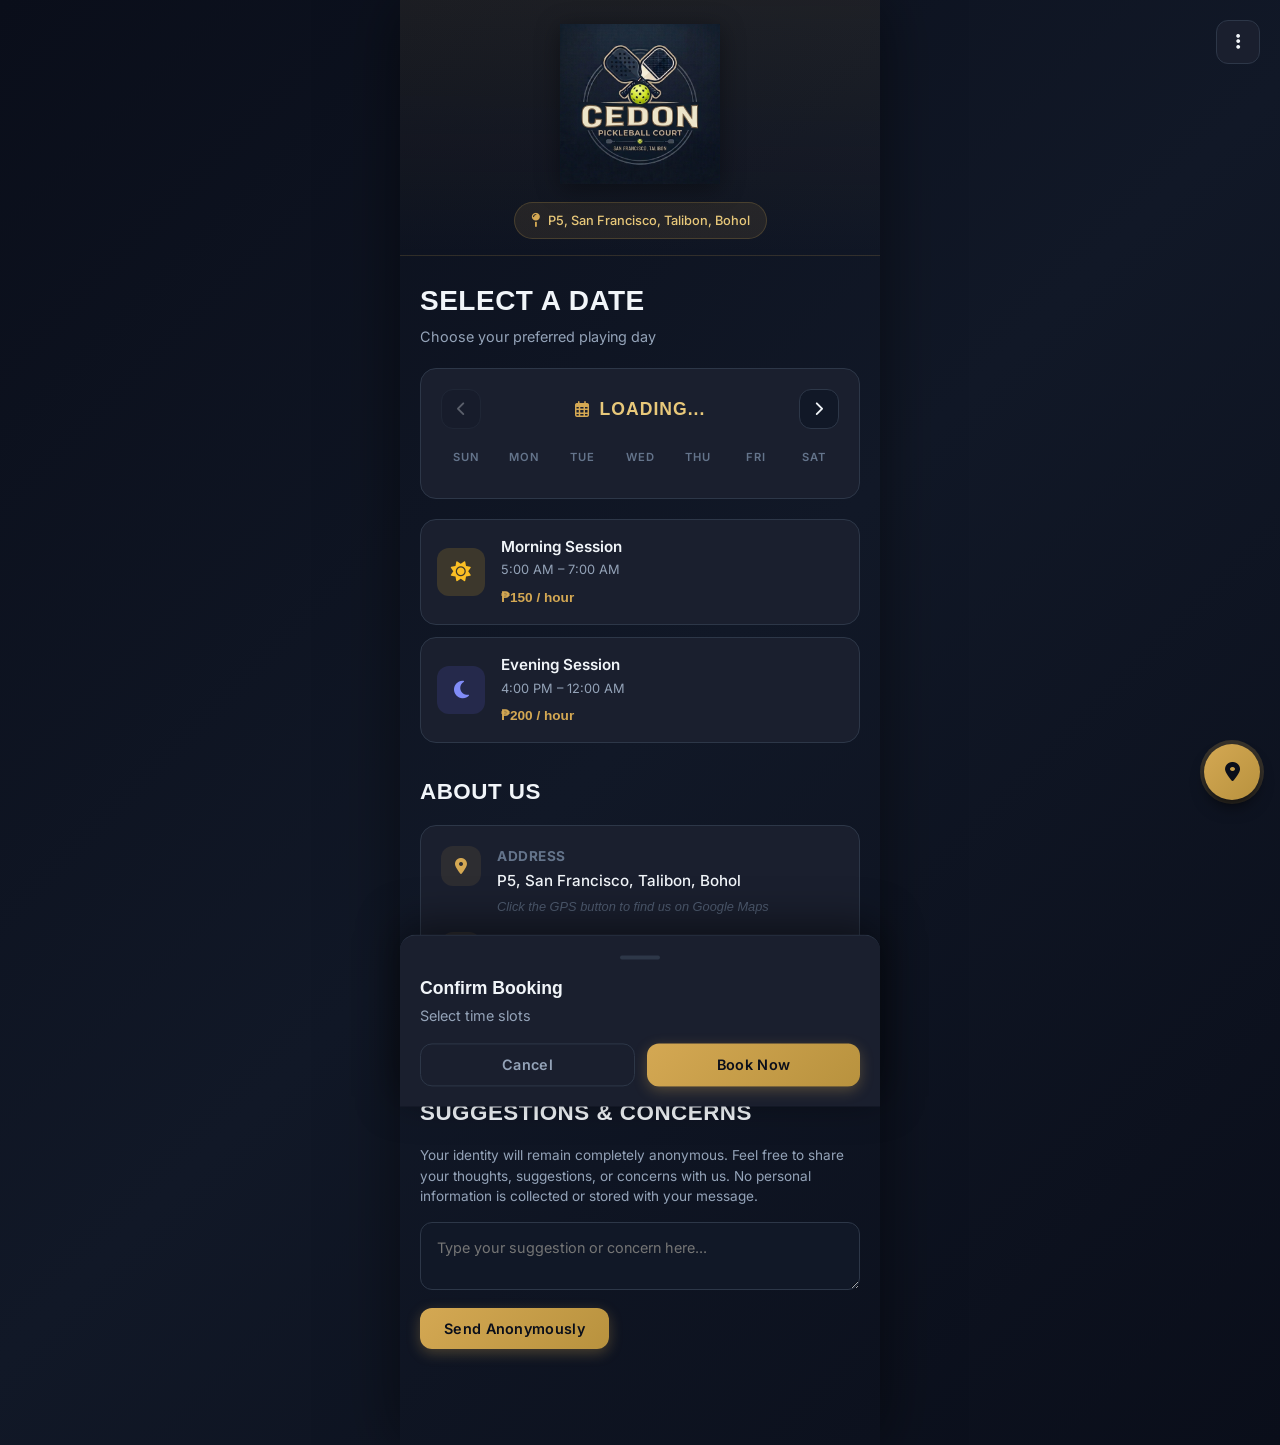
==== commit 738ce5ec: "madzik" ====
--- a/index.html
+++ b/index.html
@@ -20,6 +20,17 @@
     </style>
 </head>
 <body>
+    <!-- Menu Button -->
+    <button id="menuBtn" class="menu-btn" aria-label="Menu">
+        <i class="fas fa-ellipsis-v"></i>
+    </button>
+    <div id="menuPanel" class="menu-panel">
+        <div class="menu-item" id="adminMenuItem">
+            <span><i class="fas fa-user-shield" style="margin-right:8px;"></i> Admin</span>
+            <div class="menu-profile-empty"><i class="fas fa-user"></i></div>
+        </div>
+    </div>
+
     <a href="https://www.google.com/maps/search/?api=1&query=10.160850,124.309307" 
        target="_blank" 
        class="gps-fab" 
@@ -167,7 +178,145 @@
             </div>
         </div>
 
+        <!-- About Us Section -->
+        <section id="aboutUsSection" class="about-section">
+            <h2>About Us</h2>
+            <div class="about-card">
+                <div class="about-item">
+                    <i class="fas fa-map-marker-alt"></i>
+                    <div>
+                        <h4>Address</h4>
+                        <p id="aboutAddress">P5, San Francisco, Talibon, Bohol</p>
+                        <p class="gps-hint">Click the GPS button to find us on Google Maps</p>
+                    </div>
+                </div>
+                <div class="about-item">
+                    <i class="fas fa-phone"></i>
+                    <div>
+                        <h4>Phone</h4>
+                        <div id="aboutPhones"><p>639107583114</p></div>
+                    </div>
+                </div>
+                <div class="about-item">
+                    <i class="fas fa-envelope"></i>
+                    <div>
+                        <h4>Email</h4>
+                        <div id="aboutEmails"><p>jumillacharmie@gmail.com</p></div>
+                    </div>
+                </div>
+            </div>
+        </section>
+
+        <!-- Suggestions Section -->
+        <section id="suggestionSection" class="suggestion-section">
+            <h2>Suggestions & Concerns</h2>
+            <p class="suggestion-note">Your identity will remain completely anonymous. Feel free to share your thoughts, suggestions, or concerns with us. No personal information is collected or stored with your message.</p>
+            <textarea id="suggestionText" placeholder="Type your suggestion or concern here..."></textarea>
+            <button id="submitSuggestion" class="btn btn-primary">Send Anonymously</button>
+            <div id="suggestionList" class="suggestion-list"></div>
+        </section>
+
         <div id="toast" class="toast"><i class="fas fa-info-circle"></i><span id="toastMessage">Notification</span></div>
+    </div>
+
+    <!-- Contact Info Modal -->
+    <div id="contactModal" class="modal">
+        <div class="modal-overlay"></div>
+        <div class="modal-content">
+            <div class="modal-header">
+                <h2>Your Contact Information</h2>
+                <button class="modal-close-contact"><i class="fas fa-times"></i></button>
+            </div>
+            <div class="modal-body">
+                <div class="contact-form">
+                    <label>Full Name</label>
+                    <input type="text" id="contactName" placeholder="Juan Dela Cruz">
+                    <label>Phone Number</label>
+                    <input type="tel" id="contactPhone" placeholder="09XX XXX XXXX">
+                    <label>Email Address</label>
+                    <input type="email" id="contactEmail" placeholder="you@example.com">
+                </div>
+            </div>
+            <div class="modal-footer">
+                <button id="cancelContact" class="btn btn-outline">Cancel</button>
+                <button id="continueToPayment" class="btn btn-primary">Continue to Payment</button>
+            </div>
+        </div>
+    </div>
+
+    <!-- Admin Login Modal -->
+    <div id="adminLoginModal" class="modal">
+        <div class="modal-overlay"></div>
+        <div class="modal-content">
+            <div class="modal-header">
+                <h2>Admin Login</h2>
+                <button class="modal-close-admin"><i class="fas fa-times"></i></button>
+            </div>
+            <div class="modal-body">
+                <div class="admin-profile-empty"><i class="fas fa-user-circle"></i></div>
+                <div class="contact-form">
+                    <input type="text" id="adminUsername" placeholder="Username">
+                    <input type="password" id="adminPassword" placeholder="Password">
+                </div>
+            </div>
+            <div class="modal-footer">
+                <button id="adminLoginBtn" class="btn btn-primary btn-lg">Login</button>
+            </div>
+        </div>
+    </div>
+
+    <!-- Admin Panel -->
+    <div id="adminPanel" class="admin-panel">
+        <div class="admin-header">
+            <h2><i class="fas fa-shield-alt"></i> Admin Dashboard</h2>
+            <button id="adminLogoutBtn" class="btn btn-outline">Logout</button>
+        </div>
+        <div class="admin-tabs">
+            <button class="admin-tab active" data-tab="bookings">Bookings</button>
+            <button class="admin-tab" data-tab="suggestions">Suggestions</button>
+            <button class="admin-tab" data-tab="about">About Us</button>
+        </div>
+        <div class="admin-content">
+            <div id="adminBookings" class="admin-tab-content active">
+                <div class="admin-form" style="display:grid;grid-template-columns:1fr 1fr;gap:12px;">
+                    <input type="date" id="adminBookDate">
+                    <select id="adminBookHour">
+                        <option value="">Select Hour</option>
+                        <option value="5">5:00 AM – 6:00 AM</option>
+                        <option value="6">6:00 AM – 7:00 AM</option>
+                        <option value="16">4:00 PM – 5:00 PM</option>
+                        <option value="17">5:00 PM – 6:00 PM</option>
+                        <option value="18">6:00 PM – 7:00 PM</option>
+                        <option value="19">7:00 PM – 8:00 PM</option>
+                        <option value="20">8:00 PM – 9:00 PM</option>
+                        <option value="21">9:00 PM – 10:00 PM</option>
+                        <option value="22">10:00 PM – 11:00 PM</option>
+                        <option value="23">11:00 PM – 12:00 AM</option>
+                    </select>
+                    <input type="text" id="adminBookName" placeholder="Recipient Name">
+                    <input type="tel" id="adminBookPhone" placeholder="Phone Number">
+                    <input type="email" id="adminBookEmail" placeholder="Email Address" style="grid-column:1 / -1;">
+                    <button id="adminBookBtn" class="btn btn-primary" style="grid-column:1 / -1;">Book Slot (No Payment)</button>
+                </div>
+                <div id="adminBookingsList"></div>
+            </div>
+            <div id="adminSuggestions" class="admin-tab-content">
+                <div id="adminSuggestionsList"></div>
+            </div>
+            <div id="adminAbout" class="admin-tab-content">
+                <div class="admin-form">
+                    <label>Address</label>
+                    <textarea id="editAddress" rows="2"></textarea>
+                    <label>Phone Numbers</label>
+                    <div id="editPhonesList" class="about-editor-list"></div>
+                    <button id="addPhoneBtn" class="btn btn-outline" style="width:auto;align-self:flex-start;margin-bottom:16px;">+ Add Phone</button>
+                    <label>Email Addresses</label>
+                    <div id="editEmailsList" class="about-editor-list"></div>
+                    <button id="addEmailBtn" class="btn btn-outline" style="width:auto;align-self:flex-start;margin-bottom:16px;">+ Add Email</button>
+                    <button id="saveAboutBtn" class="btn btn-primary" style="margin-top:8px;">Save Changes</button>
+                </div>
+            </div>
+        </div>
     </div>
 
     <script>
@@ -175,13 +324,62 @@
         var today = new Date();
         var currentMonth = new Date(today.getFullYear(), today.getMonth(), 1);
         var selectedDate = null;
-        var selectedSlots = []; // MULTI-SELECT: array of slots
+        var selectedSlots = [];
         var bookings = {};
-
-        try {
-            var stored = localStorage.getItem('cedon_bookings_v1');
-            if (stored) bookings = JSON.parse(stored);
-        } catch(e) {}
+        var bookingDetails = {};
+        var suggestions = [];
+        var aboutUs = {
+            address: 'P5, San Francisco, Talibon, Bohol',
+            phones: ['639107583114'],
+            emails: ['jumillacharmie@gmail.com']
+        };
+        var tempContact = null;
+        var isAdminLoggedIn = false;
+        var adminTab = 'bookings';
+
+        var BK_KEY = 'cedon_bookings_v2';
+        var BK_OLD = 'cedon_bookings_v1';
+        var DET_KEY = 'cedon_booking_details_v1';
+        var SUG_KEY = 'cedon_suggestions_v1';
+        var ABT_KEY = 'cedon_about_us_v1';
+        var ADM_KEY = 'cedon_admin_session';
+        var TMP_KEY = 'cedon_temp_contact';
+
+        function loadData() {
+            try {
+                var old = localStorage.getItem(BK_OLD);
+                var b = localStorage.getItem(BK_KEY);
+                var d = localStorage.getItem(DET_KEY);
+                var s = localStorage.getItem(SUG_KEY);
+                var a = localStorage.getItem(ABT_KEY);
+                var adm = localStorage.getItem(ADM_KEY);
+
+                if (old) {
+                    bookings = JSON.parse(old);
+                    localStorage.setItem(BK_KEY, old);
+                    localStorage.removeItem(BK_OLD);
+                } else if (b) {
+                    bookings = JSON.parse(b);
+                }
+
+                if (d) bookingDetails = JSON.parse(d);
+                if (s) suggestions = JSON.parse(s);
+                if (a) aboutUs = JSON.parse(a);
+                if (adm === '1') isAdminLoggedIn = true;
+            } catch(e) {}
+        }
+
+        function saveData() {
+            try {
+                localStorage.setItem(BK_KEY, JSON.stringify(bookings));
+                localStorage.setItem(DET_KEY, JSON.stringify(bookingDetails));
+                localStorage.setItem(SUG_KEY, JSON.stringify(suggestions));
+                localStorage.setItem(ABT_KEY, JSON.stringify(aboutUs));
+                localStorage.setItem(ADM_KEY, isAdminLoggedIn ? '1' : '0');
+            } catch(e) {}
+        }
+
+        loadData();
 
         function fmtMonthYear(d) {
             return d.toLocaleDateString('en-US', {year:'numeric', month:'long'});
@@ -228,11 +426,15 @@
         function getSlotTimesText() {
             if (selectedSlots.length === 0) return 'None selected';
             if (selectedSlots.length === 1) return fmtTime(selectedSlots[0].hour);
-            // Sort by hour
             var sorted = selectedSlots.slice().sort(function(a,b){return a.hour-b.hour;});
             var parts = [];
             for (var i=0; i<sorted.length; i++) parts.push(fmtTime(sorted[i].hour));
             return parts.join(', ');
+        }
+        function escapeHtml(text) {
+            var div = document.createElement('div');
+            div.textContent = text;
+            return div.innerHTML;
         }
 
         function renderCalendar() {
@@ -375,8 +577,33 @@
             document.getElementById('receiptModal').classList.remove('active');
         }
 
-        // DIRECT TO MOCK PAYMENT - no payment options modal
+        // CONTACT MODAL
+        function showContactModal() {
+            if (selectedSlots.length === 0 || !selectedDate) return;
+            document.getElementById('contactModal').classList.add('active');
+            hideReceipt();
+        }
+
+        function hideContactModal() {
+            document.getElementById('contactModal').classList.remove('active');
+        }
+
+        function validateContact() {
+            var name = document.getElementById('contactName').value.trim();
+            var phone = document.getElementById('contactPhone').value.trim();
+            var email = document.getElementById('contactEmail').value.trim();
+            if (!name) { showToast('Please enter your name'); return null; }
+            if (!phone) { showToast('Please enter your phone number'); return null; }
+            if (!email || email.indexOf('@') === -1) { showToast('Please enter a valid email'); return null; }
+            return { name: name, phone: phone, email: email };
+        }
+
         function processPayment() {
+            var contact = validateContact();
+            if (!contact) return;
+            tempContact = contact;
+            try { localStorage.setItem(TMP_KEY, JSON.stringify(contact)); } catch(e){}
+
             var total = getTotal();
             var dk = dKey(selectedDate);
             var hours = selectedSlots.map(function(s){return s.hour;}).join(',');
@@ -393,10 +620,27 @@
                 if (dk && hoursStr) {
                     var hours = hoursStr.split(',').map(function(h){return parseInt(h);});
                     if (!bookings[dk]) bookings[dk]=[];
+                    if (!bookingDetails[dk]) bookingDetails[dk]={};
+
+                    var contact = tempContact;
+                    try {
+                        var tc = localStorage.getItem(TMP_KEY);
+                        if (tc) contact = JSON.parse(tc);
+                    } catch(e) {}
+                    if (!contact) contact = { name: 'Unknown', phone: '-', email: '-' };
+
                     hours.forEach(function(h){
                         if (!bookings[dk].includes(h)) bookings[dk].push(h);
+                        bookingDetails[dk][h] = {
+                            name: contact.name,
+                            phone: contact.phone,
+                            email: contact.email
+                        };
                     });
-                    try { localStorage.setItem('cedon_bookings_v1', JSON.stringify(bookings)); } catch(e){}
+                    saveData();
+                    try { localStorage.removeItem(TMP_KEY); } catch(e){}
+                    tempContact = null;
+
                     var date = new Date(dk+'T00:00:00');
                     document.getElementById('successDate').textContent = fmtDate(date);
                     var timeTexts = [];
@@ -422,7 +666,228 @@
             setTimeout(function(){document.getElementById('toast').classList.remove('active');}, 3000);
         }
 
-        // Event listeners
+        // ADMIN FUNCTIONS
+        function toggleMenu() {
+            document.getElementById('menuPanel').classList.toggle('active');
+        }
+
+        function hideMenu() {
+            document.getElementById('menuPanel').classList.remove('active');
+        }
+
+        function showAdminLogin() {
+            hideMenu();
+            if (isAdminLoggedIn) {
+                showAdminPanel();
+            } else {
+                document.getElementById('adminLoginModal').classList.add('active');
+            }
+        }
+
+        function hideAdminLogin() {
+            document.getElementById('adminLoginModal').classList.remove('active');
+        }
+
+        function loginAdmin() {
+            var u = document.getElementById('adminUsername').value.trim();
+            var p = document.getElementById('adminPassword').value;
+            if (u === 'CHERACHE JUMILLA' && p === 'cheyenneeldestroroyoungest2026') {
+                isAdminLoggedIn = true;
+                saveData();
+                hideAdminLogin();
+                showAdminPanel();
+                showToast('Welcome, Admin');
+            } else {
+                showToast('Invalid username or password');
+            }
+        }
+
+        function logoutAdmin() {
+            isAdminLoggedIn = false;
+            saveData();
+            hideAdminPanel();
+            showToast('Logged out');
+        }
+
+        function showAdminPanel() {
+            document.getElementById('adminPanel').classList.add('active');
+            document.body.style.overflow = 'hidden';
+            renderAdminBookings();
+            renderAdminSuggestions();
+            renderAdminAboutEditor();
+        }
+
+        function hideAdminPanel() {
+            document.getElementById('adminPanel').classList.remove('active');
+            document.body.style.overflow = '';
+        }
+
+        function switchAdminTab(tab) {
+            adminTab = tab;
+            document.querySelectorAll('.admin-tab').forEach(function(t){
+                t.classList.toggle('active', t.dataset.tab === tab);
+            });
+            document.querySelectorAll('.admin-tab-content').forEach(function(c){
+                c.classList.toggle('active', c.id === 'admin' + tab.charAt(0).toUpperCase() + tab.slice(1));
+            });
+            if (tab === 'bookings') renderAdminBookings();
+            if (tab === 'suggestions') renderAdminSuggestions();
+            if (tab === 'about') renderAdminAboutEditor();
+        }
+
+        function renderAdminBookings() {
+            var container = document.getElementById('adminBookingsList');
+            var hasAny = false;
+            var dates = Object.keys(bookings).sort();
+            var html = '<div class="admin-table-wrap"><table class="admin-table"><thead><tr><th>Date</th><th>Time</th><th>Name</th><th>Phone</th><th>Email</th><th>Action</th></tr></thead><tbody>';
+            dates.forEach(function(dk) {
+                var hours = bookings[dk].slice().sort(function(a,b){return a-b;});
+                hours.forEach(function(h) {
+                    hasAny = true;
+                    var det = bookingDetails[dk] && bookingDetails[dk][h] ? bookingDetails[dk][h] : {name:'-', phone:'-', email:'-'};
+                    var date = new Date(dk+'T00:00:00');
+                    html += '<tr><td>'+escapeHtml(fmtShortDate(date))+'</td><td>'+escapeHtml(fmtTime(h))+'</td><td>'+escapeHtml(det.name)+'</td><td>'+escapeHtml(det.phone)+'</td><td>'+escapeHtml(det.email)+'</td><td><button class="btn btn-sm btn-outline" onclick="window.adminUnbook(''+dk+'','+h+')">Unbook</button></td></tr>';
+                });
+            });
+            html += '</tbody></table></div>';
+            if (!hasAny) {
+                html = '<div class="empty-state"><i class="fas fa-calendar-check"></i><p>No bookings yet</p></div>';
+            }
+            container.innerHTML = html;
+        }
+
+        window.adminUnbook = function(dk, h) {
+            if (!confirm('Unbook this slot?')) return;
+            if (bookings[dk]) {
+                bookings[dk] = bookings[dk].filter(function(x){return x !== h;});
+                if (bookings[dk].length === 0) delete bookings[dk];
+            }
+            if (bookingDetails[dk]) {
+                delete bookingDetails[dk][h];
+                if (Object.keys(bookingDetails[dk]).length === 0) delete bookingDetails[dk];
+            }
+            saveData();
+            renderAdminBookings();
+            if (selectedDate && dKey(selectedDate) === dk) renderSchedule();
+        };
+
+        function adminBookSlot() {
+            var dateVal = document.getElementById('adminBookDate').value;
+            var hourVal = document.getElementById('adminBookHour').value;
+            var name = document.getElementById('adminBookName').value.trim() || 'Admin Booking';
+            var phone = document.getElementById('adminBookPhone').value.trim() || '-';
+            var email = document.getElementById('adminBookEmail').value.trim() || '-';
+            if (!dateVal || !hourVal) { showToast('Please select date and hour'); return; }
+            var dk = dateVal;
+            var h = parseInt(hourVal);
+            if (!bookings[dk]) bookings[dk] = [];
+            if (!bookingDetails[dk]) bookingDetails[dk] = {};
+            if (!bookings[dk].includes(h)) bookings[dk].push(h);
+            bookingDetails[dk][h] = { name: name, phone: phone, email: email };
+            saveData();
+            showToast('Slot booked successfully');
+            renderAdminBookings();
+            document.getElementById('adminBookHour').value = '';
+            document.getElementById('adminBookName').value = '';
+            document.getElementById('adminBookPhone').value = '';
+            document.getElementById('adminBookEmail').value = '';
+        }
+
+        function renderAdminSuggestions() {
+            var container = document.getElementById('adminSuggestionsList');
+            if (suggestions.length === 0) {
+                container.innerHTML = '<div class="empty-state"><i class="fas fa-comment-slash"></i><p>No suggestions yet</p></div>';
+                return;
+            }
+            var html = '';
+            suggestions.slice().reverse().forEach(function(s, idx) {
+                html += '<div class="suggestion-item"><p>'+escapeHtml(s.text)+'</p><div class="suggestion-meta"><span>'+new Date(s.time).toLocaleString()+'</span><button class="btn btn-sm btn-outline" style="flex:none;" onclick="window.adminDeleteSuggestion('+idx+')">Delete</button></div></div>';
+            });
+            container.innerHTML = html;
+        }
+
+        window.adminDeleteSuggestion = function(displayIdx) {
+            if (!confirm('Delete this suggestion?')) return;
+            var realIdx = suggestions.length - 1 - displayIdx;
+            suggestions.splice(realIdx, 1);
+            saveData();
+            renderAdminSuggestions();
+        };
+
+        function renderAdminAboutEditor() {
+            document.getElementById('editAddress').value = aboutUs.address;
+            var phonesHtml = '';
+            aboutUs.phones.forEach(function(p) {
+                phonesHtml += '<div class="about-editor-row"><input type="text" class="edit-phone" value="'+escapeHtml(p)+'"><button onclick="this.parentElement.remove()">Remove</button></div>';
+            });
+            document.getElementById('editPhonesList').innerHTML = phonesHtml;
+            var emailsHtml = '';
+            aboutUs.emails.forEach(function(e) {
+                emailsHtml += '<div class="about-editor-row"><input type="text" class="edit-email" value="'+escapeHtml(e)+'"><button onclick="this.parentElement.remove()">Remove</button></div>';
+            });
+            document.getElementById('editEmailsList').innerHTML = emailsHtml;
+        }
+
+        function saveAdminAbout() {
+            aboutUs.address = document.getElementById('editAddress').value.trim();
+            var phones = [];
+            document.querySelectorAll('.edit-phone').forEach(function(el) {
+                if (el.value.trim()) phones.push(el.value.trim());
+            });
+            var emails = [];
+            document.querySelectorAll('.edit-email').forEach(function(el) {
+                if (el.value.trim()) emails.push(el.value.trim());
+            });
+            aboutUs.phones = phones.length ? phones : ['639107583114'];
+            aboutUs.emails = emails.length ? emails : ['jumillacharmie@gmail.com'];
+            saveData();
+            renderAboutUs();
+            showToast('About Us updated');
+        }
+
+        // ABOUT US & SUGGESTIONS
+        function renderAboutUs() {
+            document.getElementById('aboutAddress').textContent = aboutUs.address;
+            var phonesEl = document.getElementById('aboutPhones');
+            phonesEl.innerHTML = '';
+            aboutUs.phones.forEach(function(p) {
+                var div = document.createElement('p');
+                div.textContent = p;
+                phonesEl.appendChild(div);
+            });
+            var emailsEl = document.getElementById('aboutEmails');
+            emailsEl.innerHTML = '';
+            aboutUs.emails.forEach(function(e) {
+                var div = document.createElement('p');
+                div.textContent = e;
+                emailsEl.appendChild(div);
+            });
+        }
+
+        function submitSuggestion() {
+            var text = document.getElementById('suggestionText').value.trim();
+            if (!text) { showToast('Please enter your suggestion'); return; }
+            suggestions.push({ text: text, time: Date.now() });
+            saveData();
+            document.getElementById('suggestionText').value = '';
+            showToast('Thank you! Your suggestion has been sent anonymously.');
+            renderSuggestions();
+        }
+
+        function renderSuggestions() {
+            var container = document.getElementById('suggestionList');
+            if (suggestions.length === 0) {
+                container.innerHTML = '<p style="color:var(--text-muted);font-size:0.85rem;text-align:center;padding:20px;">No suggestions yet. Be the first to share your thoughts!</p>';
+                return;
+            }
+            var html = '';
+            suggestions.slice().reverse().slice(0, 5).forEach(function(s) {
+                html += '<div class="suggestion-item"><p>'+escapeHtml(s.text)+'</p><div class="suggestion-meta">'+new Date(s.time).toLocaleString()+'</div></div>';
+            });
+            container.innerHTML = html;
+        }
+
+        // EVENT LISTENERS
         document.getElementById('prevMonth').onclick = function() {
             currentMonth.setMonth(currentMonth.getMonth()-1);
             renderCalendar();
@@ -444,22 +909,77 @@
             selectedSlots = [];
             renderSchedule();
         };
-        // DIRECT TO PAYMENT - skip options modal
-        document.getElementById('continuePayment').onclick = processPayment;
+        document.getElementById('continuePayment').onclick = showContactModal;
         document.querySelector('.modal-close').onclick = hideReceipt;
         document.querySelectorAll('.modal-overlay').forEach(function(o){
-            o.onclick = function(e){ if(e.target===o){ hideReceipt(); hideSuccessModal(); } };
+            o.onclick = function(e){
+                if(e.target===o){
+                    hideReceipt();
+                    hideSuccessModal();
+                    hideContactModal();
+                    hideAdminLogin();
+                }
+            };
         });
         document.getElementById('backToCalendarSuccess').onclick = hideSuccessModal;
         document.addEventListener('keydown', function(e) {
-            if (e.key==='Escape') { hideReceipt(); hideSuccessModal(); }
+            if (e.key==='Escape') {
+                hideReceipt();
+                hideSuccessModal();
+                hideContactModal();
+                hideAdminLogin();
+            }
         });
 
-        // Init
+        // Menu & Admin
+        document.getElementById('menuBtn').onclick = toggleMenu;
+        document.getElementById('adminMenuItem').onclick = showAdminLogin;
+        document.querySelector('.modal-close-admin').onclick = hideAdminLogin;
+        document.getElementById('adminLoginBtn').onclick = loginAdmin;
+        document.getElementById('adminLogoutBtn').onclick = logoutAdmin;
+        document.querySelectorAll('.admin-tab').forEach(function(t){
+            t.onclick = function(){ switchAdminTab(t.dataset.tab); };
+        });
+        document.getElementById('adminBookBtn').onclick = adminBookSlot;
+        document.getElementById('addPhoneBtn').onclick = function(){
+            var div = document.createElement('div');
+            div.className = 'about-editor-row';
+            div.innerHTML = '<input type="text" class="edit-phone" placeholder="Phone number"><button onclick="this.parentElement.remove()">Remove</button>';
+            document.getElementById('editPhonesList').appendChild(div);
+        };
+        document.getElementById('addEmailBtn').onclick = function(){
+            var div = document.createElement('div');
+            div.className = 'about-editor-row';
+            div.innerHTML = '<input type="text" class="edit-email" placeholder="Email address"><button onclick="this.parentElement.remove()">Remove</button>';
+            document.getElementById('editEmailsList').appendChild(div);
+        };
+        document.getElementById('saveAboutBtn').onclick = saveAdminAbout;
+        document.getElementById('submitSuggestion').onclick = submitSuggestion;
+        document.querySelector('.modal-close-contact').onclick = hideContactModal;
+        document.getElementById('cancelContact').onclick = hideContactModal;
+        document.getElementById('continueToPayment').onclick = processPayment;
+
+        // Close menu when clicking outside
+        document.addEventListener('click', function(e) {
+            var menu = document.getElementById('menuPanel');
+            var btn = document.getElementById('menuBtn');
+            if (!menu.contains(e.target) && e.target !== btn && !btn.contains(e.target)) {
+                hideMenu();
+            }
+        });
+
+        // Set admin book date min to today
+        var todayIso = today.getFullYear()+'-'+String(today.getMonth()+1).padStart(2,'0')+'-'+String(today.getDate()).padStart(2,'0');
+        document.getElementById('adminBookDate').min = todayIso;
+        document.getElementById('adminBookDate').value = todayIso;
+
+        // INIT
+        renderAboutUs();
+        renderSuggestions();
         handlePaymentReturn();
         renderCalendar();
-        console.log('Cedon Pickleball Court - Ready (Multi-select)');
+        console.log('Cedon Pickleball Court - Ready (v2.0 with Admin & Contact)');
     })();
     </script>
 </body>
-</html>+</html>
--- a/style.css
+++ b/style.css
@@ -63,19 +63,94 @@
     line-height: 1.5;
 }
 
-/* Scrollbar */
-::-webkit-scrollbar {
-    width: 6px;
-}
-::-webkit-scrollbar-track {
+::-webkit-scrollbar { width: 6px; }
+::-webkit-scrollbar-track { background: var(--bg-secondary); }
+::-webkit-scrollbar-thumb { background: var(--border-color); border-radius: 3px; }
+::-webkit-scrollbar-thumb:hover { background: var(--text-muted); }
+
+/* ========================================
+   MENU BUTTON & PANEL
+   ======================================== */
+.menu-btn {
+    position: fixed;
+    top: 20px;
+    right: 20px;
+    width: 44px;
+    height: 44px;
+    background: var(--bg-card);
+    border: 1px solid var(--border-color);
+    border-radius: var(--radius-md);
+    color: var(--text-primary);
+    display: flex;
+    align-items: center;
+    justify-content: center;
+    cursor: pointer;
+    z-index: 150;
+    font-size: 1.1rem;
+    transition: all var(--transition-fast);
+}
+
+.menu-btn:hover {
+    background: var(--accent-gold);
+    color: var(--bg-primary);
+    border-color: var(--accent-gold);
+}
+
+.menu-panel {
+    position: fixed;
+    top: 70px;
+    right: 20px;
+    background: var(--bg-card);
+    border: 1px solid var(--border-color);
+    border-radius: var(--radius-md);
+    padding: 8px;
+    z-index: 150;
+    min-width: 200px;
+    box-shadow: var(--shadow-lg);
+    transform: scale(0.95);
+    opacity: 0;
+    visibility: hidden;
+    transition: all var(--transition-fast);
+    transform-origin: top right;
+}
+
+.menu-panel.active {
+    transform: scale(1);
+    opacity: 1;
+    visibility: visible;
+}
+
+.menu-item {
+    display: flex;
+    align-items: center;
+    justify-content: space-between;
+    gap: 12px;
+    padding: 12px 16px;
+    border-radius: var(--radius-sm);
+    color: var(--text-primary);
+    font-size: 0.9rem;
+    font-weight: 500;
+    cursor: pointer;
+    transition: all var(--transition-fast);
+}
+
+.menu-item:hover {
+    background: var(--bg-card-hover);
+    color: var(--accent-gold);
+}
+
+.menu-profile-empty {
+    width: 28px;
+    height: 28px;
+    border-radius: 50%;
     background: var(--bg-secondary);
-}
-::-webkit-scrollbar-thumb {
-    background: var(--border-color);
-    border-radius: 3px;
-}
-::-webkit-scrollbar-thumb:hover {
-    background: var(--text-muted);
+    border: 1px dashed var(--border-color);
+    display: flex;
+    align-items: center;
+    justify-content: center;
+    font-size: 0.75rem;
+    color: var(--text-muted);
+    flex-shrink: 0;
 }
 
 /* ========================================
@@ -105,33 +180,7 @@
     box-shadow: var(--shadow-lg), var(--shadow-gold);
 }
 
-.gps-fab:active {
-    transform: scale(0.95);
-}
-
-.gps-tooltip {
-    position: absolute;
-    right: 70px;
-    background: var(--bg-card);
-    color: var(--text-primary);
-    padding: 8px 14px;
-    border-radius: var(--radius-sm);
-    font-size: 0.8rem;
-    font-weight: 500;
-    white-space: nowrap;
-    opacity: 0;
-    visibility: hidden;
-    transform: translateX(10px);
-    transition: all var(--transition-base);
-    border: 1px solid var(--border-color);
-    pointer-events: none;
-}
-
-.gps-fab:hover .gps-tooltip {
-    opacity: 1;
-    visibility: visible;
-    transform: translateX(0);
-}
+.gps-fab:active { transform: scale(0.95); }
 
 /* ========================================
    APP CONTAINER
@@ -161,9 +210,7 @@
     gap: 12px;
 }
 
-.logo-wrapper {
-    position: relative;
-}
+.logo-wrapper { position: relative; }
 
 .logo-img {
     width: 160px;
@@ -172,9 +219,7 @@
     transition: transform var(--transition-base);
 }
 
-.logo-img:hover {
-    transform: scale(1.03);
-}
+.logo-img:hover { transform: scale(1.03); }
 
 .location-badge {
     display: inline-flex;
@@ -203,18 +248,14 @@
     padding: 0 20px;
 }
 
-.view.active {
-    display: block;
-}
+.view.active { display: block; }
 
 @keyframes fadeIn {
     from { opacity: 0; transform: translateY(10px); }
     to { opacity: 1; transform: translateY(0); }
 }
 
-.view-header {
-    margin: 24px 0 20px;
-}
+.view-header { margin: 24px 0 20px; }
 
 .view-title {
     font-family: 'Oswald', sans-serif;
@@ -231,7 +272,6 @@
     margin-top: 4px;
 }
 
-/* Schedule Header */
 .schedule-header {
     display: flex;
     align-items: center;
@@ -261,17 +301,11 @@
     border-color: var(--accent-gold);
 }
 
-.back-btn i {
-    font-size: 0.8rem;
-}
-
-.schedule-title-group {
-    flex: 1;
-}
-
-.schedule-title-group .view-title {
-    font-size: 1.4rem;
-}
+.back-btn i { font-size: 0.8rem; }
+
+.schedule-title-group { flex: 1; }
+
+.schedule-title-group .view-title { font-size: 1.4rem; }
 
 /* ========================================
    CALENDAR
@@ -334,7 +368,6 @@
     font-size: 1rem;
 }
 
-/* Calendar Grid */
 .day-labels {
     display: grid;
     grid-template-columns: repeat(7, 1fr);
@@ -559,7 +592,6 @@
     color: var(--color-open);
 }
 
-/* Time Slots */
 .time-slots {
     display: flex;
     flex-direction: column;
@@ -576,9 +608,7 @@
     min-height: 64px;
 }
 
-.time-slot:last-child {
-    border-bottom: none;
-}
+.time-slot:last-child { border-bottom: none; }
 
 .time-slot:hover:not(.booked):not(.past-slot) {
     background: var(--bg-card-hover);
@@ -589,9 +619,7 @@
     cursor: default;
 }
 
-.time-slot.past-slot .slot-time {
-    color: var(--text-muted);
-}
+.time-slot.past-slot .slot-time { color: var(--text-muted); }
 
 .time-slot.past-slot::after {
     content: '';
@@ -691,9 +719,7 @@
     margin: 0 auto;
 }
 
-.bottom-sheet.active {
-    transform: translateY(0);
-}
+.bottom-sheet.active { transform: translateY(0); }
 
 .sheet-handle {
     width: 40px;
@@ -752,6 +778,11 @@
     font-size: 1rem;
 }
 
+.btn-sm {
+    padding: 8px 14px;
+    font-size: 0.8rem;
+}
+
 .btn-primary {
     background: linear-gradient(135deg, var(--accent-gold), var(--accent-gold-dark));
     color: var(--bg-primary);
@@ -763,9 +794,7 @@
     box-shadow: 0 6px 20px rgba(212, 168, 83, 0.4);
 }
 
-.btn-primary:active {
-    transform: translateY(0);
-}
+.btn-primary:active { transform: translateY(0); }
 
 .btn-outline {
     background: transparent;
@@ -844,7 +873,7 @@
     letter-spacing: 0.5px;
 }
 
-.modal-close {
+.modal-close, .modal-close-contact, .modal-close-admin {
     width: 36px;
     height: 36px;
     border-radius: 50%;
@@ -859,15 +888,13 @@
     font-size: 0.9rem;
 }
 
-.modal-close:hover {
+.modal-close:hover, .modal-close-contact:hover, .modal-close-admin:hover {
     background: var(--color-booked-bg);
     color: var(--color-booked);
     border-color: var(--color-booked);
 }
 
-.modal-body {
-    padding: 24px;
-}
+.modal-body { padding: 24px; }
 
 .modal-footer {
     display: flex;
@@ -901,10 +928,7 @@
     font-size: 0.9rem;
 }
 
-.receipt-row span:first-child {
-    color: var(--text-secondary);
-}
-
+.receipt-row span:first-child { color: var(--text-secondary); }
 .receipt-row span:last-child {
     color: var(--text-primary);
     font-weight: 500;
@@ -940,9 +964,7 @@
     padding: 40px 24px;
 }
 
-.success-animation {
-    margin-bottom: 20px;
-}
+.success-animation { margin-bottom: 20px; }
 
 .checkmark-circle {
     width: 80px;
@@ -992,6 +1014,396 @@
     color: var(--text-primary);
     font-weight: 500;
     margin: 4px 0;
+}
+
+/* ========================================
+   CONTACT FORM MODAL
+   ======================================== */
+.contact-form {
+    display: flex;
+    flex-direction: column;
+    gap: 14px;
+}
+
+.contact-form label {
+    font-size: 0.8rem;
+    color: var(--text-secondary);
+    font-weight: 500;
+    margin-bottom: -10px;
+}
+
+.contact-form input {
+    padding: 14px 16px;
+    background: var(--bg-secondary);
+    border: 1px solid var(--border-color);
+    border-radius: var(--radius-md);
+    color: var(--text-primary);
+    font-family: inherit;
+    font-size: 0.95rem;
+    transition: border-color var(--transition-fast);
+}
+
+.contact-form input:focus {
+    outline: none;
+    border-color: var(--accent-gold);
+}
+
+/* ========================================
+   ADMIN PANEL
+   ======================================== */
+.admin-panel {
+    position: fixed;
+    inset: 0;
+    background: var(--bg-primary);
+    z-index: 250;
+    display: none;
+    flex-direction: column;
+    overflow-y: auto;
+    animation: fadeIn 0.3s ease;
+}
+
+.admin-panel.active {
+    display: flex;
+}
+
+.admin-header {
+    display: flex;
+    justify-content: space-between;
+    align-items: center;
+    padding: 20px;
+    background: var(--bg-card);
+    border-bottom: 1px solid var(--border-color);
+    position: sticky;
+    top: 0;
+    z-index: 10;
+}
+
+.admin-header h2 {
+    font-family: 'Oswald', sans-serif;
+    font-size: 1.3rem;
+    color: var(--accent-gold-light);
+    display: flex;
+    align-items: center;
+    gap: 10px;
+}
+
+.admin-tabs {
+    display: flex;
+    gap: 8px;
+    padding: 16px 20px;
+    background: var(--bg-card);
+    border-bottom: 1px solid var(--border-color);
+    overflow-x: auto;
+}
+
+.admin-tab {
+    padding: 10px 20px;
+    background: var(--bg-secondary);
+    border: 1px solid var(--border-color);
+    border-radius: var(--radius-md);
+    color: var(--text-secondary);
+    font-family: inherit;
+    font-size: 0.85rem;
+    font-weight: 600;
+    cursor: pointer;
+    white-space: nowrap;
+    transition: all var(--transition-fast);
+}
+
+.admin-tab.active, .admin-tab:hover {
+    background: var(--accent-gold);
+    color: var(--bg-primary);
+    border-color: var(--accent-gold);
+}
+
+.admin-content {
+    padding: 20px;
+    flex: 1;
+}
+
+.admin-tab-content {
+    display: none;
+}
+
+.admin-tab-content.active {
+    display: block;
+    animation: fadeIn 0.3s ease;
+}
+
+.admin-profile-empty {
+    width: 80px;
+    height: 80px;
+    border-radius: 50%;
+    background: var(--bg-secondary);
+    border: 2px dashed var(--border-color);
+    display: flex;
+    align-items: center;
+    justify-content: center;
+    margin: 0 auto 20px;
+    font-size: 2.5rem;
+    color: var(--text-muted);
+}
+
+.admin-form {
+    display: flex;
+    flex-direction: column;
+    gap: 12px;
+    margin-bottom: 24px;
+}
+
+.admin-form input,
+.admin-form select,
+.admin-form textarea {
+    padding: 12px 16px;
+    background: var(--bg-secondary);
+    border: 1px solid var(--border-color);
+    border-radius: var(--radius-md);
+    color: var(--text-primary);
+    font-family: inherit;
+    font-size: 0.9rem;
+    transition: border-color var(--transition-fast);
+}
+
+.admin-form input:focus,
+.admin-form select:focus,
+.admin-form textarea:focus {
+    outline: none;
+    border-color: var(--accent-gold);
+}
+
+.admin-form label {
+    font-size: 0.8rem;
+    color: var(--text-secondary);
+    font-weight: 500;
+    margin-bottom: -8px;
+}
+
+.admin-table-wrap {
+    overflow-x: auto;
+    border-radius: var(--radius-md);
+    border: 1px solid var(--border-color);
+}
+
+.admin-table {
+    width: 100%;
+    border-collapse: collapse;
+    font-size: 0.8rem;
+    min-width: 500px;
+}
+
+.admin-table th, .admin-table td {
+    padding: 12px;
+    text-align: left;
+    border-bottom: 1px solid var(--border-color);
+}
+
+.admin-table th {
+    color: var(--accent-gold-light);
+    font-weight: 600;
+    background: var(--bg-secondary);
+    white-space: nowrap;
+}
+
+.admin-table td {
+    color: var(--text-primary);
+    vertical-align: middle;
+}
+
+.admin-table tr:last-child td { border-bottom: none; }
+
+.admin-table .btn-sm {
+    padding: 6px 12px;
+    font-size: 0.75rem;
+    flex: none;
+}
+
+/* ========================================
+   ABOUT US SECTION
+   ======================================== */
+.about-section, .suggestion-section {
+    padding: 0 20px;
+    margin-top: 32px;
+    margin-bottom: 32px;
+}
+
+.about-section h2, .suggestion-section h2 {
+    font-family: 'Oswald', sans-serif;
+    font-size: 1.4rem;
+    color: var(--text-primary);
+    margin-bottom: 16px;
+    text-transform: uppercase;
+    letter-spacing: 0.5px;
+}
+
+.about-card {
+    background: var(--bg-card);
+    border: 1px solid var(--border-color);
+    border-radius: var(--radius-lg);
+    padding: 20px;
+    display: flex;
+    flex-direction: column;
+    gap: 16px;
+}
+
+.about-item {
+    display: flex;
+    align-items: flex-start;
+    gap: 16px;
+}
+
+.about-item i {
+    width: 40px;
+    height: 40px;
+    background: rgba(212, 168, 83, 0.1);
+    color: var(--accent-gold);
+    border-radius: var(--radius-md);
+    display: flex;
+    align-items: center;
+    justify-content: center;
+    font-size: 1rem;
+    flex-shrink: 0;
+}
+
+.about-item h4 {
+    font-size: 0.85rem;
+    color: var(--text-muted);
+    margin-bottom: 4px;
+    text-transform: uppercase;
+    letter-spacing: 0.5px;
+}
+
+.about-item p {
+    color: var(--text-primary);
+    font-size: 0.95rem;
+    font-weight: 500;
+}
+
+.gps-hint {
+    color: var(--text-muted) !important;
+    font-size: 0.8rem !important;
+    font-style: italic;
+    margin-top: 4px;
+    opacity: 0.7;
+    font-weight: 400 !important;
+}
+
+/* ========================================
+   SUGGESTION SECTION
+   ======================================== */
+.suggestion-note {
+    color: var(--text-secondary);
+    font-size: 0.85rem;
+    margin-bottom: 16px;
+    line-height: 1.5;
+}
+
+.suggestion-section textarea {
+    width: 100%;
+    padding: 16px;
+    background: var(--bg-secondary);
+    border: 1px solid var(--border-color);
+    border-radius: var(--radius-md);
+    color: var(--text-primary);
+    font-family: inherit;
+    font-size: 0.9rem;
+    resize: vertical;
+    margin-bottom: 12px;
+    transition: border-color var(--transition-fast);
+}
+
+.suggestion-section textarea:focus {
+    outline: none;
+    border-color: var(--accent-gold);
+}
+
+.suggestion-list {
+    margin-top: 24px;
+    display: flex;
+    flex-direction: column;
+    gap: 12px;
+}
+
+.suggestion-item {
+    background: var(--bg-card);
+    border: 1px solid var(--border-color);
+    border-radius: var(--radius-md);
+    padding: 16px;
+}
+
+.suggestion-item p {
+    color: var(--text-primary);
+    font-size: 0.9rem;
+    line-height: 1.5;
+    margin-bottom: 8px;
+}
+
+.suggestion-item .suggestion-meta {
+    color: var(--text-muted);
+    font-size: 0.75rem;
+    display: flex;
+    align-items: center;
+    justify-content: space-between;
+    flex-wrap: wrap;
+    gap: 8px;
+}
+
+/* ========================================
+   ABOUT EDITOR
+   ======================================== */
+.about-editor-list {
+    display: flex;
+    flex-direction: column;
+    gap: 8px;
+}
+
+.about-editor-row {
+    display: flex;
+    gap: 8px;
+    align-items: center;
+}
+
+.about-editor-row input {
+    flex: 1;
+    padding: 10px 14px;
+    background: var(--bg-secondary);
+    border: 1px solid var(--border-color);
+    border-radius: var(--radius-sm);
+    color: var(--text-primary);
+    font-family: inherit;
+    font-size: 0.9rem;
+}
+
+.about-editor-row button {
+    padding: 8px 12px;
+    background: var(--color-booked-bg);
+    color: var(--color-booked);
+    border: 1px solid var(--color-booked);
+    border-radius: var(--radius-sm);
+    cursor: pointer;
+    font-size: 0.75rem;
+    font-weight: 600;
+    white-space: nowrap;
+    transition: all var(--transition-fast);
+}
+
+.about-editor-row button:hover {
+    background: var(--color-booked);
+    color: white;
+}
+
+/* ========================================
+   EMPTY STATE
+   ======================================== */
+.empty-state {
+    text-align: center;
+    padding: 40px 20px;
+    color: var(--text-muted);
+}
+
+.empty-state i {
+    font-size: 3rem;
+    margin-bottom: 12px;
+    opacity: 0.3;
 }
 
 /* ========================================
@@ -1019,9 +1431,7 @@
     white-space: nowrap;
 }
 
-.toast.active {
-    transform: translateX(-50%) translateY(0);
-}
+.toast.active { transform: translateX(-50%) translateY(0); }
 
 .toast i {
     color: var(--accent-gold);
@@ -1032,30 +1442,12 @@
    RESPONSIVE
    ======================================== */
 @media (max-width: 400px) {
-    .app-container {
-        padding-bottom: 20px;
-    }
-
-    .view {
-        padding: 0 16px;
-    }
-
-    .view-title {
-        font-size: 1.5rem;
-    }
-
-    .calendar-card {
-        padding: 16px;
-    }
-
-    .day-cell {
-        font-size: 0.8rem;
-    }
-
-    .time-slot {
-        padding: 14px 16px;
-    }
-
+    .app-container { padding-bottom: 20px; }
+    .view { padding: 0 16px; }
+    .view-title { font-size: 1.5rem; }
+    .calendar-card { padding: 16px; }
+    .day-cell { font-size: 0.8rem; }
+    .time-slot { padding: 14px 16px; }
     .gps-fab {
         right: 16px;
         bottom: 90px;
@@ -1063,13 +1455,13 @@
         height: 48px;
         font-size: 1.1rem;
     }
-
-    .modal-footer {
-        flex-direction: column;
-    }
-
-    .btn-lg {
-        width: 100%;
+    .modal-footer { flex-direction: column; }
+    .btn-lg { width: 100%; }
+    .menu-btn {
+        top: 16px;
+        right: 16px;
+        width: 40px;
+        height: 40px;
     }
 }
 
@@ -1077,7 +1469,6 @@
     body {
         background: linear-gradient(135deg, #0a0e1a 0%, #111827 50%, #0a0e1a 100%);
     }
-
     .app-container {
         box-shadow: 0 0 60px rgba(0, 0, 0, 0.5);
     }
@@ -1086,194 +1477,5 @@
 /* ========================================
    UTILITIES
    ======================================== */
-.hidden {
-    display: none !important;
-}
-
-.text-center {
-    text-align: center;
-}
-
-/* Loading shimmer for slots */
-@keyframes shimmer {
-    0% { background-position: -200% 0; }
-    100% { background-position: 200% 0; }
-}
-
-.loading-shimmer {
-    background: linear-gradient(90deg, var(--bg-secondary) 25%, var(--bg-card-hover) 50%, var(--bg-secondary) 75%);
-    background-size: 200% 100%;
-    animation: shimmer 1.5s infinite;
-}
-
-
-/* ========================================
-   PAYMENT OPTIONS MODAL
-   ======================================== */
-.payment-options-body {
-    padding: 0;
-}
-
-.payment-methods {
-    display: flex;
-    flex-direction: column;
-    gap: 12px;
-    padding: 20px 24px;
-}
-
-.payment-method-card {
-    display: flex;
-    align-items: center;
-    gap: 16px;
-    padding: 18px 20px;
-    background: var(--bg-secondary);
-    border: 1px solid var(--border-color);
-    border-radius: var(--radius-md);
-    cursor: pointer;
-    transition: all var(--transition-fast);
-}
-
-.payment-method-card:hover {
-    border-color: var(--accent-gold);
-    background: var(--bg-card-hover);
-    transform: translateX(4px);
-}
-
-.pm-icon {
-    width: 48px;
-    height: 48px;
-    border-radius: var(--radius-md);
-    background: rgba(212, 168, 83, 0.15);
-    color: var(--accent-gold);
-    display: flex;
-    align-items: center;
-    justify-content: center;
-    font-size: 1.25rem;
-    flex-shrink: 0;
-}
-
-.pm-icon.gcash {
-    background: rgba(0, 92, 230, 0.15);
-    color: #005ce6;
-}
-
-.pm-info {
-    flex: 1;
-}
-
-.pm-info h3 {
-    font-size: 0.95rem;
-    font-weight: 600;
-    color: var(--text-primary);
-    margin-bottom: 3px;
-}
-
-.pm-info p {
-    font-size: 0.8rem;
-    color: var(--text-secondary);
-}
-
-.pm-arrow {
-    color: var(--text-muted);
-    font-size: 0.85rem;
-    transition: transform var(--transition-fast);
-}
-
-.payment-method-card:hover .pm-arrow {
-    transform: translateX(4px);
-    color: var(--accent-gold);
-}
-
-/* QR Code Section */
-.qr-section {
-    padding: 20px 24px;
-    animation: fadeIn 0.3s ease;
-}
-
-.qr-container {
-    background: white;
-    border-radius: var(--radius-md);
-    padding: 20px;
-    display: flex;
-    align-items: center;
-    justify-content: center;
-    min-height: 200px;
-    margin-bottom: 16px;
-}
-
-.qr-container img {
-    max-width: 200px;
-    width: 100%;
-    height: auto;
-    display: block;
-}
-
-.qr-placeholder {
-    text-align: center;
-    color: var(--text-muted);
-}
-
-.qr-placeholder i {
-    font-size: 4rem;
-    margin-bottom: 12px;
-    opacity: 0.3;
-}
-
-.qr-placeholder p {
-    font-size: 0.85rem;
-    line-height: 1.5;
-}
-
-.qr-placeholder code {
-    background: var(--bg-secondary);
-    padding: 2px 6px;
-    border-radius: 4px;
-    font-size: 0.75rem;
-    color: var(--accent-gold);
-}
-
-.qr-instructions {
-    background: var(--bg-secondary);
-    border-radius: var(--radius-md);
-    padding: 16px 20px;
-    border: 1px solid var(--border-color);
-}
-
-.qr-instructions ol {
-    margin: 0;
-    padding-left: 20px;
-    color: var(--text-secondary);
-    font-size: 0.9rem;
-    line-height: 2;
-}
-
-.qr-instructions li strong {
-    color: var(--text-primary);
-}
-
-#qrAmount {
-    color: var(--accent-gold);
-    font-family: 'Oswald', sans-serif;
-    font-size: 1.1rem;
-}
-
-.modal-close-payment {
-    width: 36px;
-    height: 36px;
-    border-radius: 50%;
-    background: var(--bg-secondary);
-    border: 1px solid var(--border-color);
-    color: var(--text-secondary);
-    display: flex;
-    align-items: center;
-    justify-content: center;
-    cursor: pointer;
-    transition: all var(--transition-fast);
-    font-size: 0.9rem;
-}
-
-.modal-close-payment:hover {
-    background: var(--color-booked-bg);
-    color: var(--color-booked);
-    border-color: var(--color-booked);
-}
+.hidden { display: none !important; }
+.text-center { text-align: center; }
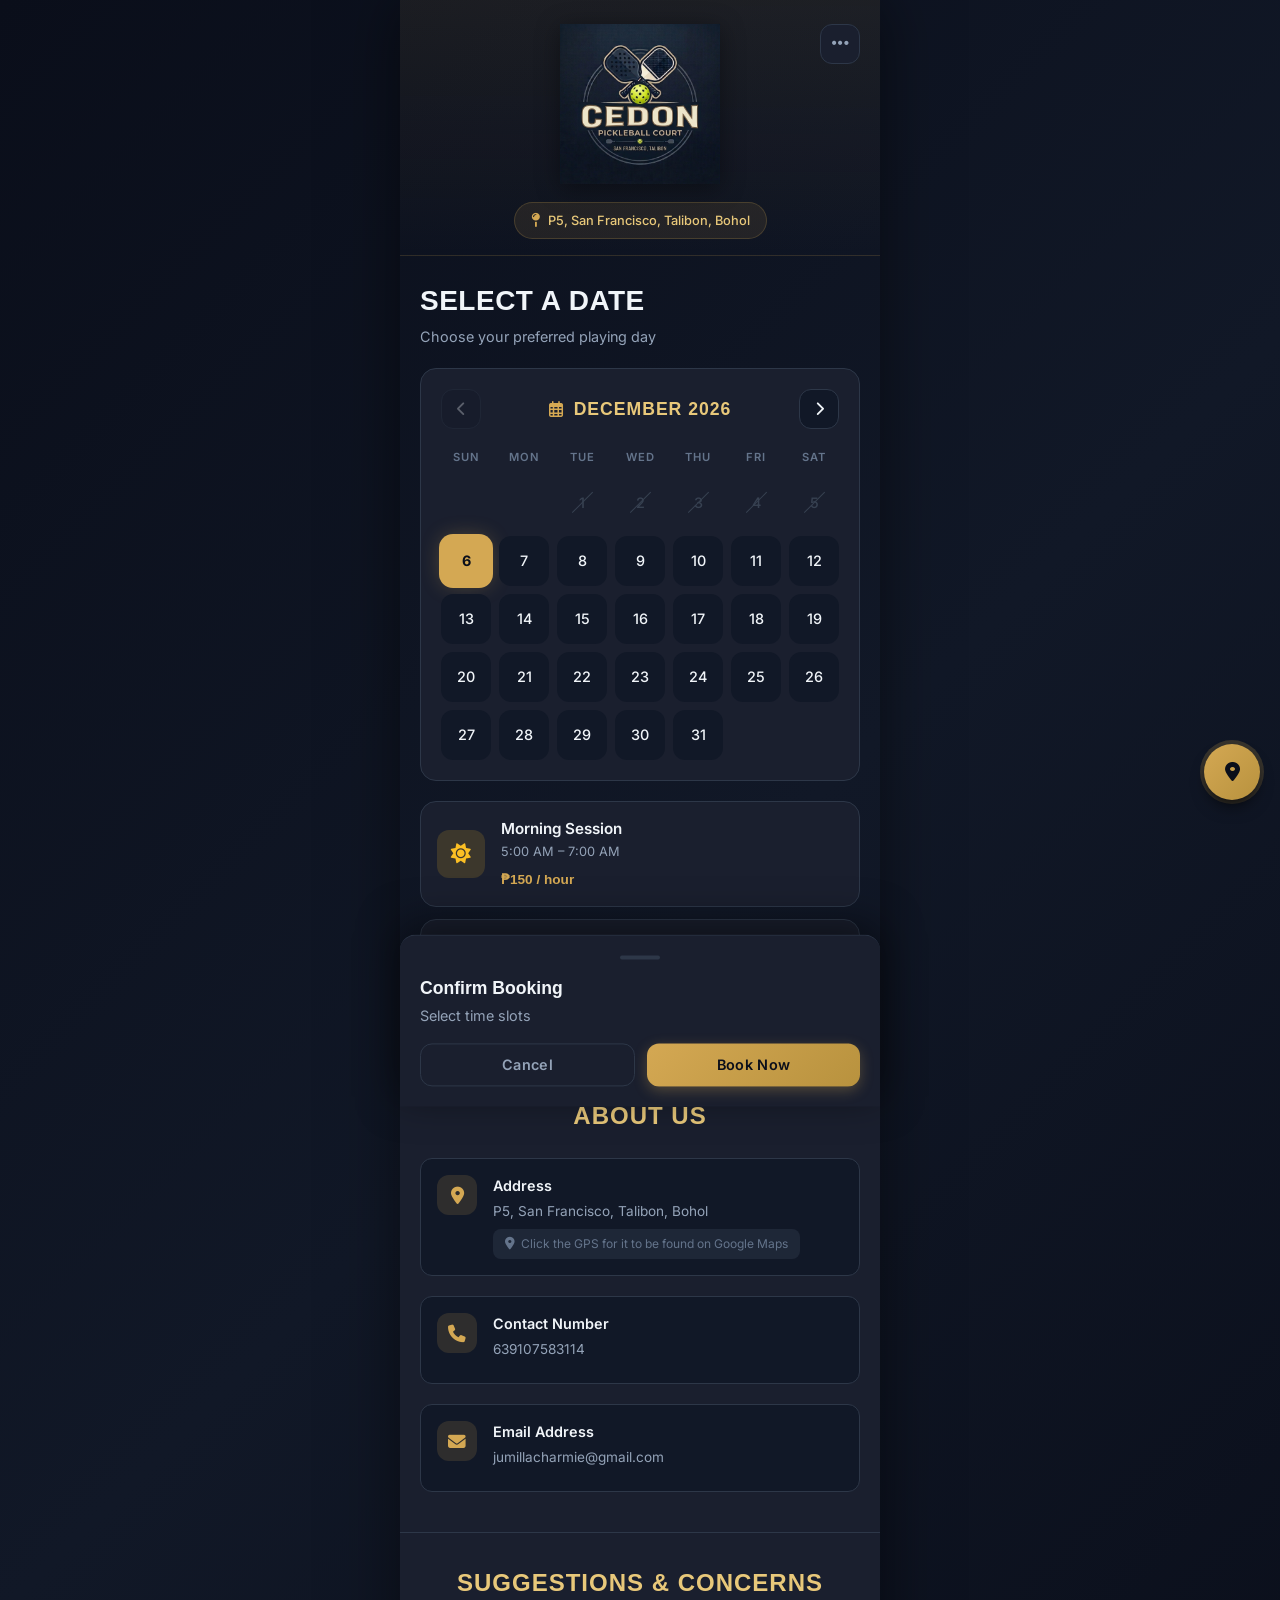
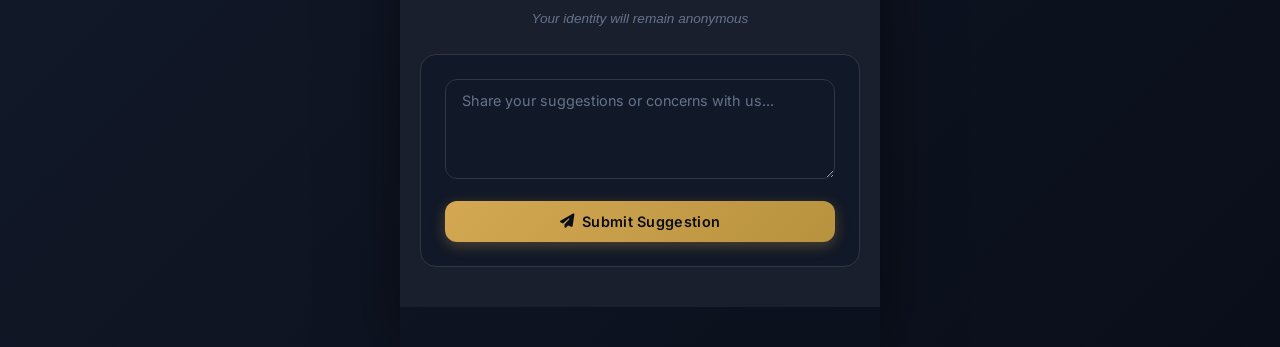
==== commit 7d53c89c: "final tahay" ====
--- a/index.html
+++ b/index.html
@@ -20,17 +20,6 @@
     </style>
 </head>
 <body>
-    <!-- Menu Button -->
-    <button id="menuBtn" class="menu-btn" aria-label="Menu">
-        <i class="fas fa-ellipsis-v"></i>
-    </button>
-    <div id="menuPanel" class="menu-panel">
-        <div class="menu-item" id="adminMenuItem">
-            <span><i class="fas fa-user-shield" style="margin-right:8px;"></i> Admin</span>
-            <div class="menu-profile-empty"><i class="fas fa-user"></i></div>
-        </div>
-    </div>
-
     <a href="https://www.google.com/maps/search/?api=1&query=10.160850,124.309307" 
        target="_blank" 
        class="gps-fab" 
@@ -49,7 +38,115 @@
                     <span>P5, San Francisco, Talibon, Bohol</span>
                 </div>
             </div>
+            <button id="adminMenuBtn" class="admin-menu-btn">
+                <i class="fas fa-ellipsis"></i>
+            </button>
         </header>
+
+        <!-- Admin Menu Panel -->
+        <div id="adminMenuPanel" class="admin-menu-panel">
+            <div class="admin-panel-content">
+                <div class="admin-profile">
+                    <div class="admin-avatar">
+                        <i class="fas fa-user"></i>
+                    </div>
+                    <div class="admin-info">
+                        <h3>Admin Panel</h3>
+                        <p>Manage bookings and settings</p>
+                    </div>
+                </div>
+                <div class="admin-menu-items">
+                    <button id="adminLoginBtn" class="admin-menu-item">
+                        <i class="fas fa-lock"></i>
+                        <span>Admin Login</span>
+                    </button>
+                </div>
+            </div>
+        </div>
+
+        <!-- Admin Login Modal -->
+        <div id="adminLoginModal" class="modal">
+            <div class="modal-overlay"></div>
+            <div class="modal-content">
+                <div class="modal-header">
+                    <h2>Admin Login</h2>
+                    <button class="modal-close"><i class="fas fa-times"></i></button>
+                </div>
+                <div class="modal-body">
+                    <div class="form-group">
+                        <label>Username</label>
+                        <input type="text" id="adminUsername" placeholder="Enter username">
+                    </div>
+                    <div class="form-group">
+                        <label>Password</label>
+                        <input type="password" id="adminPassword" placeholder="Enter password">
+                    </div>
+                </div>
+                <div class="modal-footer">
+                    <button id="cancelAdminLogin" class="btn btn-outline btn-lg">Cancel</button>
+                    <button id="confirmAdminLogin" class="btn btn-primary btn-lg">Login</button>
+                </div>
+            </div>
+        </div>
+
+        <!-- Admin Dashboard Modal -->
+        <div id="adminDashboardModal" class="modal">
+            <div class="modal-overlay"></div>
+            <div class="modal-content admin-dashboard">
+                <div class="modal-header">
+                    <h2>Admin Dashboard</h2>
+                    <button class="modal-close"><i class="fas fa-times"></i></button>
+                </div>
+                <div class="modal-body">
+                    <div class="admin-nav">
+                        <button class="admin-nav-btn active" data-tab="bookings">
+                            <i class="fas fa-calendar"></i> Bookings
+                        </button>
+                        <button class="admin-nav-btn" data-tab="suggestions">
+                            <i class="fas fa-comments"></i> Suggestions
+                        </button>
+                        <button class="admin-nav-btn" data-tab="settings">
+                            <i class="fas fa-cog"></i> Settings
+                        </button>
+                    </div>
+
+                    <!-- Bookings Tab -->
+                    <div id="bookingsTab" class="admin-tab active">
+                        <h3>Booked Slots</h3>
+                        <div id="bookingsList" class="bookings-list"></div>
+                    </div>
+
+                    <!-- Suggestions Tab -->
+                    <div id="suggestionsTab" class="admin-tab">
+                        <h3>User Suggestions</h3>
+                        <div id="suggestionsList" class="suggestions-list"></div>
+                    </div>
+
+                    <!-- Settings Tab -->
+                    <div id="settingsTab" class="admin-tab">
+                        <h3>About Us Information</h3>
+                        <div class="form-group">
+                            <label>Address</label>
+                            <input type="text" id="settingsAddress" placeholder="Enter address">
+                        </div>
+                        <div class="form-group">
+                            <label>Phone Numbers (comma separated)</label>
+                            <input type="text" id="settingsPhone" placeholder="Enter phone numbers">
+                        </div>
+                        <div class="form-group">
+                            <label>Email Addresses (comma separated)</label>
+                            <input type="text" id="settingsEmail" placeholder="Enter email addresses">
+                        </div>
+                        <button id="saveSettings" class="btn btn-primary">Save Changes</button>
+                    </div>
+                </div>
+                <div class="modal-footer">
+                    <button id="adminLogout" class="btn btn-outline btn-lg">
+                        <i class="fas fa-sign-out-alt"></i> Logout
+                    </button>
+                </div>
+            </div>
+        </div>
 
         <section id="calendarView" class="view active">
             <div class="view-header">
@@ -142,6 +239,35 @@
             </div>
         </div>
 
+        <div id="recipientInfoModal" class="modal">
+            <div class="modal-overlay"></div>
+            <div class="modal-content">
+                <div class="modal-header">
+                    <h2>Recipient Information</h2>
+                    <button class="modal-close"><i class="fas fa-times"></i></button>
+                </div>
+                <div class="modal-body">
+                    <p style="color: var(--text-secondary); margin-bottom: 20px;">Please provide your contact information for the booking.</p>
+                    <div class="form-group">
+                        <label>Full Name</label>
+                        <input type="text" id="recipientName" placeholder="Enter your full name" required>
+                    </div>
+                    <div class="form-group">
+                        <label>Phone Number</label>
+                        <input type="tel" id="recipientPhone" placeholder="Enter your phone number" required>
+                    </div>
+                    <div class="form-group">
+                        <label>Email Address</label>
+                        <input type="email" id="recipientEmail" placeholder="Enter your email address" required>
+                    </div>
+                </div>
+                <div class="modal-footer">
+                    <button id="cancelRecipientInfo" class="btn btn-outline btn-lg">Cancel</button>
+                    <button id="confirmRecipientInfo" class="btn btn-primary btn-lg">Continue</button>
+                </div>
+            </div>
+        </div>
+
         <div id="receiptModal" class="modal">
             <div class="modal-overlay"></div>
             <div class="modal-content">
@@ -178,145 +304,56 @@
             </div>
         </div>
 
+        <div id="toast" class="toast"><i class="fas fa-info-circle"></i><span id="toastMessage">Notification</span></div>
+
         <!-- About Us Section -->
-        <section id="aboutUsSection" class="about-section">
-            <h2>About Us</h2>
-            <div class="about-card">
-                <div class="about-item">
-                    <i class="fas fa-map-marker-alt"></i>
-                    <div>
-                        <h4>Address</h4>
-                        <p id="aboutAddress">P5, San Francisco, Talibon, Bohol</p>
-                        <p class="gps-hint">Click the GPS button to find us on Google Maps</p>
-                    </div>
-                </div>
-                <div class="about-item">
-                    <i class="fas fa-phone"></i>
-                    <div>
-                        <h4>Phone</h4>
-                        <div id="aboutPhones"><p>639107583114</p></div>
-                    </div>
-                </div>
-                <div class="about-item">
-                    <i class="fas fa-envelope"></i>
-                    <div>
-                        <h4>Email</h4>
-                        <div id="aboutEmails"><p>jumillacharmie@gmail.com</p></div>
+        <section id="aboutSection" class="about-section">
+            <div class="about-content">
+                <h2 class="about-title">About Us</h2>
+                <div class="about-info">
+                    <div class="contact-item">
+                        <i class="fas fa-map-marker-alt"></i>
+                        <div class="contact-details">
+                            <h3>Address</h3>
+                            <p id="aboutAddress">P5, San Francisco, Talibon, Bohol</p>
+                            <a href="https://www.google.com/maps/search/?api=1&query=10.160850,124.309307" target="_blank" class="gps-link">
+                                <i class="fas fa-location-dot"></i> Click the GPS for it to be found on Google Maps
+                            </a>
+                        </div>
+                    </div>
+                    <div class="contact-item">
+                        <i class="fas fa-phone"></i>
+                        <div class="contact-details">
+                            <h3>Contact Number</h3>
+                            <p id="aboutPhone">639107583114</p>
+                        </div>
+                    </div>
+                    <div class="contact-item">
+                        <i class="fas fa-envelope"></i>
+                        <div class="contact-details">
+                            <h3>Email Address</h3>
+                            <p id="aboutEmail">jumillacharmie@gmail.com</p>
+                        </div>
                     </div>
                 </div>
             </div>
         </section>
 
-        <!-- Suggestions Section -->
+        <!-- Suggestion Box Section -->
         <section id="suggestionSection" class="suggestion-section">
-            <h2>Suggestions & Concerns</h2>
-            <p class="suggestion-note">Your identity will remain completely anonymous. Feel free to share your thoughts, suggestions, or concerns with us. No personal information is collected or stored with your message.</p>
-            <textarea id="suggestionText" placeholder="Type your suggestion or concern here..."></textarea>
-            <button id="submitSuggestion" class="btn btn-primary">Send Anonymously</button>
-            <div id="suggestionList" class="suggestion-list"></div>
+            <div class="suggestion-content">
+                <h2 class="suggestion-title">Suggestions & Concerns</h2>
+                <p class="suggestion-subtitle">Your identity will remain anonymous</p>
+                <div class="suggestion-form">
+                    <div class="form-group">
+                        <textarea id="suggestionText" placeholder="Share your suggestions or concerns with us..."></textarea>
+                    </div>
+                    <button id="submitSuggestion" class="btn btn-primary">
+                        <i class="fas fa-paper-plane"></i> Submit Suggestion
+                    </button>
+                </div>
+            </div>
         </section>
-
-        <div id="toast" class="toast"><i class="fas fa-info-circle"></i><span id="toastMessage">Notification</span></div>
-    </div>
-
-    <!-- Contact Info Modal -->
-    <div id="contactModal" class="modal">
-        <div class="modal-overlay"></div>
-        <div class="modal-content">
-            <div class="modal-header">
-                <h2>Your Contact Information</h2>
-                <button class="modal-close-contact"><i class="fas fa-times"></i></button>
-            </div>
-            <div class="modal-body">
-                <div class="contact-form">
-                    <label>Full Name</label>
-                    <input type="text" id="contactName" placeholder="Juan Dela Cruz">
-                    <label>Phone Number</label>
-                    <input type="tel" id="contactPhone" placeholder="09XX XXX XXXX">
-                    <label>Email Address</label>
-                    <input type="email" id="contactEmail" placeholder="you@example.com">
-                </div>
-            </div>
-            <div class="modal-footer">
-                <button id="cancelContact" class="btn btn-outline">Cancel</button>
-                <button id="continueToPayment" class="btn btn-primary">Continue to Payment</button>
-            </div>
-        </div>
-    </div>
-
-    <!-- Admin Login Modal -->
-    <div id="adminLoginModal" class="modal">
-        <div class="modal-overlay"></div>
-        <div class="modal-content">
-            <div class="modal-header">
-                <h2>Admin Login</h2>
-                <button class="modal-close-admin"><i class="fas fa-times"></i></button>
-            </div>
-            <div class="modal-body">
-                <div class="admin-profile-empty"><i class="fas fa-user-circle"></i></div>
-                <div class="contact-form">
-                    <input type="text" id="adminUsername" placeholder="Username">
-                    <input type="password" id="adminPassword" placeholder="Password">
-                </div>
-            </div>
-            <div class="modal-footer">
-                <button id="adminLoginBtn" class="btn btn-primary btn-lg">Login</button>
-            </div>
-        </div>
-    </div>
-
-    <!-- Admin Panel -->
-    <div id="adminPanel" class="admin-panel">
-        <div class="admin-header">
-            <h2><i class="fas fa-shield-alt"></i> Admin Dashboard</h2>
-            <button id="adminLogoutBtn" class="btn btn-outline">Logout</button>
-        </div>
-        <div class="admin-tabs">
-            <button class="admin-tab active" data-tab="bookings">Bookings</button>
-            <button class="admin-tab" data-tab="suggestions">Suggestions</button>
-            <button class="admin-tab" data-tab="about">About Us</button>
-        </div>
-        <div class="admin-content">
-            <div id="adminBookings" class="admin-tab-content active">
-                <div class="admin-form" style="display:grid;grid-template-columns:1fr 1fr;gap:12px;">
-                    <input type="date" id="adminBookDate">
-                    <select id="adminBookHour">
-                        <option value="">Select Hour</option>
-                        <option value="5">5:00 AM – 6:00 AM</option>
-                        <option value="6">6:00 AM – 7:00 AM</option>
-                        <option value="16">4:00 PM – 5:00 PM</option>
-                        <option value="17">5:00 PM – 6:00 PM</option>
-                        <option value="18">6:00 PM – 7:00 PM</option>
-                        <option value="19">7:00 PM – 8:00 PM</option>
-                        <option value="20">8:00 PM – 9:00 PM</option>
-                        <option value="21">9:00 PM – 10:00 PM</option>
-                        <option value="22">10:00 PM – 11:00 PM</option>
-                        <option value="23">11:00 PM – 12:00 AM</option>
-                    </select>
-                    <input type="text" id="adminBookName" placeholder="Recipient Name">
-                    <input type="tel" id="adminBookPhone" placeholder="Phone Number">
-                    <input type="email" id="adminBookEmail" placeholder="Email Address" style="grid-column:1 / -1;">
-                    <button id="adminBookBtn" class="btn btn-primary" style="grid-column:1 / -1;">Book Slot (No Payment)</button>
-                </div>
-                <div id="adminBookingsList"></div>
-            </div>
-            <div id="adminSuggestions" class="admin-tab-content">
-                <div id="adminSuggestionsList"></div>
-            </div>
-            <div id="adminAbout" class="admin-tab-content">
-                <div class="admin-form">
-                    <label>Address</label>
-                    <textarea id="editAddress" rows="2"></textarea>
-                    <label>Phone Numbers</label>
-                    <div id="editPhonesList" class="about-editor-list"></div>
-                    <button id="addPhoneBtn" class="btn btn-outline" style="width:auto;align-self:flex-start;margin-bottom:16px;">+ Add Phone</button>
-                    <label>Email Addresses</label>
-                    <div id="editEmailsList" class="about-editor-list"></div>
-                    <button id="addEmailBtn" class="btn btn-outline" style="width:auto;align-self:flex-start;margin-bottom:16px;">+ Add Email</button>
-                    <button id="saveAboutBtn" class="btn btn-primary" style="margin-top:8px;">Save Changes</button>
-                </div>
-            </div>
-        </div>
     </div>
 
     <script>
@@ -324,62 +361,37 @@
         var today = new Date();
         var currentMonth = new Date(today.getFullYear(), today.getMonth(), 1);
         var selectedDate = null;
-        var selectedSlots = [];
+        var selectedSlots = []; // MULTI-SELECT: array of slots
         var bookings = {};
-        var bookingDetails = {};
-        var suggestions = [];
-        var aboutUs = {
+        var bookingDetails = {}; // Store recipient info with booking details
+        var recipientInfo = { name: '', phone: '', email: '' };
+        var suggestions = []; // Store anonymous suggestions
+        var isAdminLoggedIn = false;
+        var aboutUsInfo = {
             address: 'P5, San Francisco, Talibon, Bohol',
             phones: ['639107583114'],
             emails: ['jumillacharmie@gmail.com']
         };
-        var tempContact = null;
-        var isAdminLoggedIn = false;
-        var adminTab = 'bookings';
-
-        var BK_KEY = 'cedon_bookings_v2';
-        var BK_OLD = 'cedon_bookings_v1';
-        var DET_KEY = 'cedon_booking_details_v1';
-        var SUG_KEY = 'cedon_suggestions_v1';
-        var ABT_KEY = 'cedon_about_us_v1';
-        var ADM_KEY = 'cedon_admin_session';
-        var TMP_KEY = 'cedon_temp_contact';
-
-        function loadData() {
-            try {
-                var old = localStorage.getItem(BK_OLD);
-                var b = localStorage.getItem(BK_KEY);
-                var d = localStorage.getItem(DET_KEY);
-                var s = localStorage.getItem(SUG_KEY);
-                var a = localStorage.getItem(ABT_KEY);
-                var adm = localStorage.getItem(ADM_KEY);
-
-                if (old) {
-                    bookings = JSON.parse(old);
-                    localStorage.setItem(BK_KEY, old);
-                    localStorage.removeItem(BK_OLD);
-                } else if (b) {
-                    bookings = JSON.parse(b);
-                }
-
-                if (d) bookingDetails = JSON.parse(d);
-                if (s) suggestions = JSON.parse(s);
-                if (a) aboutUs = JSON.parse(a);
-                if (adm === '1') isAdminLoggedIn = true;
-            } catch(e) {}
-        }
-
-        function saveData() {
-            try {
-                localStorage.setItem(BK_KEY, JSON.stringify(bookings));
-                localStorage.setItem(DET_KEY, JSON.stringify(bookingDetails));
-                localStorage.setItem(SUG_KEY, JSON.stringify(suggestions));
-                localStorage.setItem(ABT_KEY, JSON.stringify(aboutUs));
-                localStorage.setItem(ADM_KEY, isAdminLoggedIn ? '1' : '0');
-            } catch(e) {}
-        }
-
-        loadData();
+
+        try {
+            var stored = localStorage.getItem('cedon_bookings_v1');
+            if (stored) bookings = JSON.parse(stored);
+        } catch(e) {}
+
+        try {
+            var detailsStored = localStorage.getItem('cedon_booking_details_v1');
+            if (detailsStored) bookingDetails = JSON.parse(detailsStored);
+        } catch(e) {}
+
+        try {
+            var suggestionsStored = localStorage.getItem('cedon_suggestions_v1');
+            if (suggestionsStored) suggestions = JSON.parse(suggestionsStored);
+        } catch(e) {}
+
+        try {
+            var aboutUsStored = localStorage.getItem('cedon_about_us_v1');
+            if (aboutUsStored) aboutUsInfo = JSON.parse(aboutUsStored);
+        } catch(e) {}
 
         function fmtMonthYear(d) {
             return d.toLocaleDateString('en-US', {year:'numeric', month:'long'});
@@ -426,15 +438,11 @@
         function getSlotTimesText() {
             if (selectedSlots.length === 0) return 'None selected';
             if (selectedSlots.length === 1) return fmtTime(selectedSlots[0].hour);
+            // Sort by hour
             var sorted = selectedSlots.slice().sort(function(a,b){return a.hour-b.hour;});
             var parts = [];
             for (var i=0; i<sorted.length; i++) parts.push(fmtTime(sorted[i].hour));
             return parts.join(', ');
-        }
-        function escapeHtml(text) {
-            var div = document.createElement('div');
-            div.textContent = text;
-            return div.innerHTML;
         }
 
         function renderCalendar() {
@@ -564,51 +572,46 @@
 
         function showReceipt() {
             if (selectedSlots.length === 0 || !selectedDate) return;
+            document.getElementById('recipientInfoModal').classList.add('active');
+            hideBookingPrompt();
+        }
+
+        function hideRecipientInfoModal() {
+            document.getElementById('recipientInfoModal').classList.remove('active');
+        }
+
+        function showReceiptAfterInfo() {
+            var name = document.getElementById('recipientName').value.trim();
+            var phone = document.getElementById('recipientPhone').value.trim();
+            var email = document.getElementById('recipientEmail').value.trim();
+
+            if (!name || !phone || !email) {
+                showToast('Please fill in all fields');
+                return;
+            }
+
+            recipientInfo = { name: name, phone: phone, email: email };
+            hideRecipientInfoModal();
+
             var total = getTotal();
             document.getElementById('receiptDate').textContent = fmtDate(selectedDate);
             document.getElementById('receiptTime').textContent = getSlotTimesText();
             document.getElementById('receiptRate').textContent = '₱'+selectedSlots[0].rate+' / hour';
             document.getElementById('receiptTotal').textContent = '₱'+total;
             document.getElementById('receiptModal').classList.add('active');
-            hideBookingPrompt();
         }
 
         function hideReceipt() {
             document.getElementById('receiptModal').classList.remove('active');
         }
 
-        // CONTACT MODAL
-        function showContactModal() {
-            if (selectedSlots.length === 0 || !selectedDate) return;
-            document.getElementById('contactModal').classList.add('active');
-            hideReceipt();
-        }
-
-        function hideContactModal() {
-            document.getElementById('contactModal').classList.remove('active');
-        }
-
-        function validateContact() {
-            var name = document.getElementById('contactName').value.trim();
-            var phone = document.getElementById('contactPhone').value.trim();
-            var email = document.getElementById('contactEmail').value.trim();
-            if (!name) { showToast('Please enter your name'); return null; }
-            if (!phone) { showToast('Please enter your phone number'); return null; }
-            if (!email || email.indexOf('@') === -1) { showToast('Please enter a valid email'); return null; }
-            return { name: name, phone: phone, email: email };
-        }
-
+        // DIRECT TO MOCK PAYMENT - no payment options modal
         function processPayment() {
-            var contact = validateContact();
-            if (!contact) return;
-            tempContact = contact;
-            try { localStorage.setItem(TMP_KEY, JSON.stringify(contact)); } catch(e){}
-
             var total = getTotal();
             var dk = dKey(selectedDate);
             var hours = selectedSlots.map(function(s){return s.hour;}).join(',');
             var base = window.location.href.split('?')[0];
-            var redirect = encodeURIComponent(base+'?payment=success&date='+dk+'&hours='+hours+'&amount='+total);
+            var redirect = encodeURIComponent(base+'?payment=success&date='+dk+'&hours='+hours+'&amount='+total+'&name='+encodeURIComponent(recipientInfo.name)+'&phone='+encodeURIComponent(recipientInfo.phone)+'&email='+encodeURIComponent(recipientInfo.email));
             window.location.href = 'gcash-payment.html?amount='+total+'&redirect='+redirect+'&ref=CEDON-'+Date.now();
         }
 
@@ -617,30 +620,28 @@
             if (params.get('payment')==='success') {
                 var dk = params.get('date');
                 var hoursStr = params.get('hours');
+                var recipientName = params.get('name') || '';
+                var recipientPhone = params.get('phone') || '';
+                var recipientEmail = params.get('email') || '';
                 if (dk && hoursStr) {
                     var hours = hoursStr.split(',').map(function(h){return parseInt(h);});
                     if (!bookings[dk]) bookings[dk]=[];
-                    if (!bookingDetails[dk]) bookingDetails[dk]={};
-
-                    var contact = tempContact;
-                    try {
-                        var tc = localStorage.getItem(TMP_KEY);
-                        if (tc) contact = JSON.parse(tc);
-                    } catch(e) {}
-                    if (!contact) contact = { name: 'Unknown', phone: '-', email: '-' };
-
                     hours.forEach(function(h){
                         if (!bookings[dk].includes(h)) bookings[dk].push(h);
+                    });
+
+                    // Store recipient info with booking
+                    if (!bookingDetails[dk]) bookingDetails[dk] = {};
+                    hours.forEach(function(h){
                         bookingDetails[dk][h] = {
-                            name: contact.name,
-                            phone: contact.phone,
-                            email: contact.email
+                            name: recipientName,
+                            phone: recipientPhone,
+                            email: recipientEmail
                         };
                     });
-                    saveData();
-                    try { localStorage.removeItem(TMP_KEY); } catch(e){}
-                    tempContact = null;
-
+
+                    try { localStorage.setItem('cedon_bookings_v1', JSON.stringify(bookings)); } catch(e){}
+                    try { localStorage.setItem('cedon_booking_details_v1', JSON.stringify(bookingDetails)); } catch(e){}
                     var date = new Date(dk+'T00:00:00');
                     document.getElementById('successDate').textContent = fmtDate(date);
                     var timeTexts = [];
@@ -666,228 +667,244 @@
             setTimeout(function(){document.getElementById('toast').classList.remove('active');}, 3000);
         }
 
-        // ADMIN FUNCTIONS
-        function toggleMenu() {
-            document.getElementById('menuPanel').classList.toggle('active');
-        }
-
-        function hideMenu() {
-            document.getElementById('menuPanel').classList.remove('active');
+        function submitSuggestion() {
+            var suggestionText = document.getElementById('suggestionText').value.trim();
+            if (!suggestionText) {
+                showToast('Please enter your suggestion or concern');
+                return;
+            }
+
+            var suggestion = {
+                id: Date.now(),
+                text: suggestionText,
+                date: new Date().toISOString(),
+                timestamp: new Date().toLocaleString()
+            };
+
+            suggestions.push(suggestion);
+            try {
+                localStorage.setItem('cedon_suggestions_v1', JSON.stringify(suggestions));
+            } catch(e) {}
+
+            document.getElementById('suggestionText').value = '';
+            showToast('Thank you for your feedback!');
+        }
+
+        // Admin Functions
+        function toggleAdminMenu() {
+            var panel = document.getElementById('adminMenuPanel');
+            panel.classList.toggle('active');
         }
 
         function showAdminLogin() {
-            hideMenu();
-            if (isAdminLoggedIn) {
-                showAdminPanel();
-            } else {
-                document.getElementById('adminLoginModal').classList.add('active');
-            }
+            document.getElementById('adminMenuPanel').classList.remove('active');
+            document.getElementById('adminLoginModal').classList.add('active');
         }
 
         function hideAdminLogin() {
             document.getElementById('adminLoginModal').classList.remove('active');
-        }
-
-        function loginAdmin() {
-            var u = document.getElementById('adminUsername').value.trim();
-            var p = document.getElementById('adminPassword').value;
-            if (u === 'CHERACHE JUMILLA' && p === 'cheyenneeldestroroyoungest2026') {
+            document.getElementById('adminUsername').value = '';
+            document.getElementById('adminPassword').value = '';
+        }
+
+        function handleAdminLogin() {
+            var username = document.getElementById('adminUsername').value.trim();
+            var password = document.getElementById('adminPassword').value.trim();
+
+            if (username === 'CHERACHE JUMILLA' && password === 'cheyenneeldestroroyoungest2026') {
                 isAdminLoggedIn = true;
-                saveData();
                 hideAdminLogin();
-                showAdminPanel();
-                showToast('Welcome, Admin');
+                showAdminDashboard();
+                showToast('Welcome, Admin!');
             } else {
                 showToast('Invalid username or password');
             }
         }
 
-        function logoutAdmin() {
+        function showAdminDashboard() {
+            document.getElementById('adminDashboardModal').classList.add('active');
+            loadAdminBookings();
+            loadAdminSuggestions();
+            loadAdminSettings();
+        }
+
+        function hideAdminDashboard() {
+            document.getElementById('adminDashboardModal').classList.remove('active');
+        }
+
+        function adminLogout() {
             isAdminLoggedIn = false;
-            saveData();
-            hideAdminPanel();
-            showToast('Logged out');
-        }
-
-        function showAdminPanel() {
-            document.getElementById('adminPanel').classList.add('active');
-            document.body.style.overflow = 'hidden';
-            renderAdminBookings();
-            renderAdminSuggestions();
-            renderAdminAboutEditor();
-        }
-
-        function hideAdminPanel() {
-            document.getElementById('adminPanel').classList.remove('active');
-            document.body.style.overflow = '';
-        }
-
-        function switchAdminTab(tab) {
-            adminTab = tab;
-            document.querySelectorAll('.admin-tab').forEach(function(t){
-                t.classList.toggle('active', t.dataset.tab === tab);
+            hideAdminDashboard();
+            showToast('Logged out successfully');
+        }
+
+        function loadAdminBookings() {
+            var container = document.getElementById('bookingsList');
+            container.innerHTML = '';
+
+            var hasBookings = false;
+            for (var dateKey in bookings) {
+                if (bookings.hasOwnProperty(dateKey) && Array.isArray(bookings[dateKey])) {
+                    var hours = bookings[dateKey].filter(function(h) { return typeof h === 'number'; });
+                    if (hours.length > 0) {
+                        hasBookings = true;
+                        var date = new Date(dateKey + 'T00:00:00');
+
+                        hours.forEach(function(hour) {
+                            var item = document.createElement('div');
+                            item.className = 'booking-item';
+
+                            var recipientInfo = bookingDetails[dateKey] && bookingDetails[dateKey][hour] ?
+                                bookingDetails[dateKey][hour] : { name: 'N/A', phone: 'N/A', email: 'N/A' };
+
+                            item.innerHTML =
+                                '<div class="booking-item-header">' +
+                                '<span class="booking-date">' + fmtDate(date) + '</span>' +
+                                '<span class="booking-time">' + fmtTime(hour) + '</span>' +
+                                '</div>' +
+                                '<div class="booking-recipient">' +
+                                '<p>Name: <span>' + recipientInfo.name + '</span></p>' +
+                                '<p>Phone: <span>' + recipientInfo.phone + '</span></p>' +
+                                '<p>Email: <span>' + recipientInfo.email + '</span></p>' +
+                                '</div>' +
+                                '<div class="booking-actions">' +
+                                '<button class="btn-unbook" onclick="adminUnbookSlot(\'' + dateKey + '\', ' + hour + ')">Unbook</button>' +
+                                '</div>';
+
+                            container.appendChild(item);
+                        });
+                    }
+                }
+            }
+
+            if (!hasBookings) {
+                container.innerHTML = '<div class="empty-state"><i class="fas fa-calendar-times"></i><p>No bookings found</p></div>';
+            }
+        }
+
+        function adminUnbookSlot(dateKey, hour) {
+            if (!confirm('Are you sure you want to unbook this slot?')) return;
+
+            if (bookings[dateKey]) {
+                bookings[dateKey] = bookings[dateKey].filter(function(h) { return h !== hour; });
+                if (bookings[dateKey].length === 0) {
+                    delete bookings[dateKey];
+                }
+            }
+
+            if (bookingDetails[dateKey]) {
+                delete bookingDetails[dateKey][hour];
+                if (Object.keys(bookingDetails[dateKey]).length === 0) {
+                    delete bookingDetails[dateKey];
+                }
+            }
+
+            try {
+                localStorage.setItem('cedon_bookings_v1', JSON.stringify(bookings));
+                localStorage.setItem('cedon_booking_details_v1', JSON.stringify(bookingDetails));
+            } catch(e) {}
+
+            loadAdminBookings();
+            renderCalendar();
+            renderSchedule();
+            showToast('Slot unbooked successfully');
+        }
+
+        function adminBookSlot(dateKey, hour) {
+            if (!bookings[dateKey]) bookings[dateKey] = [];
+            if (!bookings[dateKey].includes(hour)) {
+                bookings[dateKey].push(hour);
+                try {
+                    localStorage.setItem('cedon_bookings_v1', JSON.stringify(bookings));
+                } catch(e) {}
+                loadAdminBookings();
+                renderCalendar();
+                renderSchedule();
+                showToast('Slot booked successfully');
+            }
+        }
+
+        function loadAdminSuggestions() {
+            var container = document.getElementById('suggestionsList');
+            container.innerHTML = '';
+
+            if (suggestions.length === 0) {
+                container.innerHTML = '<div class="empty-state"><i class="fas fa-comments"></i><p>No suggestions yet</p></div>';
+                return;
+            }
+
+            suggestions.forEach(function(suggestion) {
+                var item = document.createElement('div');
+                item.className = 'suggestion-item';
+                item.innerHTML =
+                    '<div class="suggestion-text">' + suggestion.text + '</div>' +
+                    '<div class="suggestion-date">' + suggestion.timestamp + '</div>' +
+                    '<div class="suggestion-actions">' +
+                    '<button class="btn-delete" onclick="deleteSuggestion(' + suggestion.id + ')">Delete</button>' +
+                    '</div>';
+                container.appendChild(item);
             });
-            document.querySelectorAll('.admin-tab-content').forEach(function(c){
-                c.classList.toggle('active', c.id === 'admin' + tab.charAt(0).toUpperCase() + tab.slice(1));
+        }
+
+        function deleteSuggestion(id) {
+            if (!confirm('Are you sure you want to delete this suggestion?')) return;
+
+            suggestions = suggestions.filter(function(s) { return s.id !== id; });
+            try {
+                localStorage.setItem('cedon_suggestions_v1', JSON.stringify(suggestions));
+            } catch(e) {}
+
+            loadAdminSuggestions();
+            showToast('Suggestion deleted');
+        }
+
+        function loadAdminSettings() {
+            document.getElementById('settingsAddress').value = aboutUsInfo.address;
+            document.getElementById('settingsPhone').value = aboutUsInfo.phones.join(', ');
+            document.getElementById('settingsEmail').value = aboutUsInfo.emails.join(', ');
+        }
+
+        function saveAdminSettings() {
+            var address = document.getElementById('settingsAddress').value.trim();
+            var phonesStr = document.getElementById('settingsPhone').value.trim();
+            var emailsStr = document.getElementById('settingsEmail').value.trim();
+
+            if (!address) {
+                showToast('Address is required');
+                return;
+            }
+
+            aboutUsInfo.address = address;
+            aboutUsInfo.phones = phonesStr ? phonesStr.split(',').map(function(p) { return p.trim(); }).filter(function(p) { return p; }) : ['639107583114'];
+            aboutUsInfo.emails = emailsStr ? emailsStr.split(',').map(function(e) { return e.trim(); }).filter(function(e) { return e; }) : ['jumillacharmie@gmail.com'];
+
+            try {
+                localStorage.setItem('cedon_about_us_v1', JSON.stringify(aboutUsInfo));
+            } catch(e) {}
+
+            updateAboutUsDisplay();
+            showToast('Settings saved successfully');
+        }
+
+        function updateAboutUsDisplay() {
+            document.getElementById('aboutAddress').textContent = aboutUsInfo.address;
+            document.getElementById('aboutPhone').textContent = aboutUsInfo.phones[0];
+            document.getElementById('aboutEmail').textContent = aboutUsInfo.emails[0];
+        }
+
+        function switchAdminTab(tabName) {
+            document.querySelectorAll('.admin-nav-btn').forEach(function(btn) {
+                btn.classList.remove('active');
             });
-            if (tab === 'bookings') renderAdminBookings();
-            if (tab === 'suggestions') renderAdminSuggestions();
-            if (tab === 'about') renderAdminAboutEditor();
-        }
-
-        function renderAdminBookings() {
-            var container = document.getElementById('adminBookingsList');
-            var hasAny = false;
-            var dates = Object.keys(bookings).sort();
-            var html = '<div class="admin-table-wrap"><table class="admin-table"><thead><tr><th>Date</th><th>Time</th><th>Name</th><th>Phone</th><th>Email</th><th>Action</th></tr></thead><tbody>';
-            dates.forEach(function(dk) {
-                var hours = bookings[dk].slice().sort(function(a,b){return a-b;});
-                hours.forEach(function(h) {
-                    hasAny = true;
-                    var det = bookingDetails[dk] && bookingDetails[dk][h] ? bookingDetails[dk][h] : {name:'-', phone:'-', email:'-'};
-                    var date = new Date(dk+'T00:00:00');
-                    html += '<tr><td>'+escapeHtml(fmtShortDate(date))+'</td><td>'+escapeHtml(fmtTime(h))+'</td><td>'+escapeHtml(det.name)+'</td><td>'+escapeHtml(det.phone)+'</td><td>'+escapeHtml(det.email)+'</td><td><button class="btn btn-sm btn-outline" onclick="window.adminUnbook(''+dk+'','+h+')">Unbook</button></td></tr>';
-                });
+            document.querySelectorAll('.admin-tab').forEach(function(tab) {
+                tab.classList.remove('active');
             });
-            html += '</tbody></table></div>';
-            if (!hasAny) {
-                html = '<div class="empty-state"><i class="fas fa-calendar-check"></i><p>No bookings yet</p></div>';
-            }
-            container.innerHTML = html;
-        }
-
-        window.adminUnbook = function(dk, h) {
-            if (!confirm('Unbook this slot?')) return;
-            if (bookings[dk]) {
-                bookings[dk] = bookings[dk].filter(function(x){return x !== h;});
-                if (bookings[dk].length === 0) delete bookings[dk];
-            }
-            if (bookingDetails[dk]) {
-                delete bookingDetails[dk][h];
-                if (Object.keys(bookingDetails[dk]).length === 0) delete bookingDetails[dk];
-            }
-            saveData();
-            renderAdminBookings();
-            if (selectedDate && dKey(selectedDate) === dk) renderSchedule();
-        };
-
-        function adminBookSlot() {
-            var dateVal = document.getElementById('adminBookDate').value;
-            var hourVal = document.getElementById('adminBookHour').value;
-            var name = document.getElementById('adminBookName').value.trim() || 'Admin Booking';
-            var phone = document.getElementById('adminBookPhone').value.trim() || '-';
-            var email = document.getElementById('adminBookEmail').value.trim() || '-';
-            if (!dateVal || !hourVal) { showToast('Please select date and hour'); return; }
-            var dk = dateVal;
-            var h = parseInt(hourVal);
-            if (!bookings[dk]) bookings[dk] = [];
-            if (!bookingDetails[dk]) bookingDetails[dk] = {};
-            if (!bookings[dk].includes(h)) bookings[dk].push(h);
-            bookingDetails[dk][h] = { name: name, phone: phone, email: email };
-            saveData();
-            showToast('Slot booked successfully');
-            renderAdminBookings();
-            document.getElementById('adminBookHour').value = '';
-            document.getElementById('adminBookName').value = '';
-            document.getElementById('adminBookPhone').value = '';
-            document.getElementById('adminBookEmail').value = '';
-        }
-
-        function renderAdminSuggestions() {
-            var container = document.getElementById('adminSuggestionsList');
-            if (suggestions.length === 0) {
-                container.innerHTML = '<div class="empty-state"><i class="fas fa-comment-slash"></i><p>No suggestions yet</p></div>';
-                return;
-            }
-            var html = '';
-            suggestions.slice().reverse().forEach(function(s, idx) {
-                html += '<div class="suggestion-item"><p>'+escapeHtml(s.text)+'</p><div class="suggestion-meta"><span>'+new Date(s.time).toLocaleString()+'</span><button class="btn btn-sm btn-outline" style="flex:none;" onclick="window.adminDeleteSuggestion('+idx+')">Delete</button></div></div>';
-            });
-            container.innerHTML = html;
-        }
-
-        window.adminDeleteSuggestion = function(displayIdx) {
-            if (!confirm('Delete this suggestion?')) return;
-            var realIdx = suggestions.length - 1 - displayIdx;
-            suggestions.splice(realIdx, 1);
-            saveData();
-            renderAdminSuggestions();
-        };
-
-        function renderAdminAboutEditor() {
-            document.getElementById('editAddress').value = aboutUs.address;
-            var phonesHtml = '';
-            aboutUs.phones.forEach(function(p) {
-                phonesHtml += '<div class="about-editor-row"><input type="text" class="edit-phone" value="'+escapeHtml(p)+'"><button onclick="this.parentElement.remove()">Remove</button></div>';
-            });
-            document.getElementById('editPhonesList').innerHTML = phonesHtml;
-            var emailsHtml = '';
-            aboutUs.emails.forEach(function(e) {
-                emailsHtml += '<div class="about-editor-row"><input type="text" class="edit-email" value="'+escapeHtml(e)+'"><button onclick="this.parentElement.remove()">Remove</button></div>';
-            });
-            document.getElementById('editEmailsList').innerHTML = emailsHtml;
-        }
-
-        function saveAdminAbout() {
-            aboutUs.address = document.getElementById('editAddress').value.trim();
-            var phones = [];
-            document.querySelectorAll('.edit-phone').forEach(function(el) {
-                if (el.value.trim()) phones.push(el.value.trim());
-            });
-            var emails = [];
-            document.querySelectorAll('.edit-email').forEach(function(el) {
-                if (el.value.trim()) emails.push(el.value.trim());
-            });
-            aboutUs.phones = phones.length ? phones : ['639107583114'];
-            aboutUs.emails = emails.length ? emails : ['jumillacharmie@gmail.com'];
-            saveData();
-            renderAboutUs();
-            showToast('About Us updated');
-        }
-
-        // ABOUT US & SUGGESTIONS
-        function renderAboutUs() {
-            document.getElementById('aboutAddress').textContent = aboutUs.address;
-            var phonesEl = document.getElementById('aboutPhones');
-            phonesEl.innerHTML = '';
-            aboutUs.phones.forEach(function(p) {
-                var div = document.createElement('p');
-                div.textContent = p;
-                phonesEl.appendChild(div);
-            });
-            var emailsEl = document.getElementById('aboutEmails');
-            emailsEl.innerHTML = '';
-            aboutUs.emails.forEach(function(e) {
-                var div = document.createElement('p');
-                div.textContent = e;
-                emailsEl.appendChild(div);
-            });
-        }
-
-        function submitSuggestion() {
-            var text = document.getElementById('suggestionText').value.trim();
-            if (!text) { showToast('Please enter your suggestion'); return; }
-            suggestions.push({ text: text, time: Date.now() });
-            saveData();
-            document.getElementById('suggestionText').value = '';
-            showToast('Thank you! Your suggestion has been sent anonymously.');
-            renderSuggestions();
-        }
-
-        function renderSuggestions() {
-            var container = document.getElementById('suggestionList');
-            if (suggestions.length === 0) {
-                container.innerHTML = '<p style="color:var(--text-muted);font-size:0.85rem;text-align:center;padding:20px;">No suggestions yet. Be the first to share your thoughts!</p>';
-                return;
-            }
-            var html = '';
-            suggestions.slice().reverse().slice(0, 5).forEach(function(s) {
-                html += '<div class="suggestion-item"><p>'+escapeHtml(s.text)+'</p><div class="suggestion-meta">'+new Date(s.time).toLocaleString()+'</div></div>';
-            });
-            container.innerHTML = html;
-        }
-
-        // EVENT LISTENERS
+
+            document.querySelector('.admin-nav-btn[data-tab="' + tabName + '"]').classList.add('active');
+            document.getElementById(tabName + 'Tab').classList.add('active');
+        }
+
+        // Event listeners
         document.getElementById('prevMonth').onclick = function() {
             currentMonth.setMonth(currentMonth.getMonth()-1);
             renderCalendar();
@@ -904,82 +921,88 @@
         };
         document.getElementById('cancelSelection').onclick = deselectAllSlots;
         document.getElementById('confirmBooking').onclick = showReceipt;
+        document.getElementById('cancelRecipientInfo').onclick = function() {
+            hideRecipientInfoModal();
+            showBookingPrompt();
+        };
+        document.getElementById('confirmRecipientInfo').onclick = showReceiptAfterInfo;
         document.getElementById('cancelReceipt').onclick = function() {
             hideReceipt();
             selectedSlots = [];
             renderSchedule();
         };
-        document.getElementById('continuePayment').onclick = showContactModal;
-        document.querySelector('.modal-close').onclick = hideReceipt;
+        // DIRECT TO PAYMENT - skip options modal
+        document.getElementById('continuePayment').onclick = processPayment;
+        document.querySelectorAll('.modal-close').forEach(function(btn) {
+            btn.onclick = function() {
+                hideReceipt();
+                hideRecipientInfoModal();
+                hideAdminLogin();
+                hideAdminDashboard();
+            };
+        });
         document.querySelectorAll('.modal-overlay').forEach(function(o){
             o.onclick = function(e){
                 if(e.target===o){
                     hideReceipt();
+                    hideRecipientInfoModal();
                     hideSuccessModal();
-                    hideContactModal();
                     hideAdminLogin();
+                    hideAdminDashboard();
                 }
             };
         });
         document.getElementById('backToCalendarSuccess').onclick = hideSuccessModal;
+        document.getElementById('submitSuggestion').onclick = submitSuggestion;
+
+        // Admin event listeners
+        document.getElementById('adminMenuBtn').onclick = toggleAdminMenu;
+        document.getElementById('adminLoginBtn').onclick = showAdminLogin;
+        document.getElementById('cancelAdminLogin').onclick = hideAdminLogin;
+        document.getElementById('confirmAdminLogin').onclick = handleAdminLogin;
+        document.getElementById('adminLogout').onclick = adminLogout;
+        document.getElementById('saveSettings').onclick = saveAdminSettings;
+
+        document.querySelectorAll('.admin-nav-btn').forEach(function(btn) {
+            btn.onclick = function() {
+                switchAdminTab(this.dataset.tab);
+            };
+        });
+
+        // Close admin menu when clicking outside
+        document.addEventListener('click', function(e) {
+            var menuBtn = document.getElementById('adminMenuBtn');
+            var menuPanel = document.getElementById('adminMenuPanel');
+            if (!menuBtn.contains(e.target) && !menuPanel.contains(e.target)) {
+                menuPanel.classList.remove('active');
+            }
+        });
         document.addEventListener('keydown', function(e) {
             if (e.key==='Escape') {
                 hideReceipt();
+                hideRecipientInfoModal();
                 hideSuccessModal();
-                hideContactModal();
                 hideAdminLogin();
+                hideAdminDashboard();
             }
         });
 
-        // Menu & Admin
-        document.getElementById('menuBtn').onclick = toggleMenu;
-        document.getElementById('adminMenuItem').onclick = showAdminLogin;
-        document.querySelector('.modal-close-admin').onclick = hideAdminLogin;
-        document.getElementById('adminLoginBtn').onclick = loginAdmin;
-        document.getElementById('adminLogoutBtn').onclick = logoutAdmin;
-        document.querySelectorAll('.admin-tab').forEach(function(t){
-            t.onclick = function(){ switchAdminTab(t.dataset.tab); };
-        });
-        document.getElementById('adminBookBtn').onclick = adminBookSlot;
-        document.getElementById('addPhoneBtn').onclick = function(){
-            var div = document.createElement('div');
-            div.className = 'about-editor-row';
-            div.innerHTML = '<input type="text" class="edit-phone" placeholder="Phone number"><button onclick="this.parentElement.remove()">Remove</button>';
-            document.getElementById('editPhonesList').appendChild(div);
-        };
-        document.getElementById('addEmailBtn').onclick = function(){
-            var div = document.createElement('div');
-            div.className = 'about-editor-row';
-            div.innerHTML = '<input type="text" class="edit-email" placeholder="Email address"><button onclick="this.parentElement.remove()">Remove</button>';
-            document.getElementById('editEmailsList').appendChild(div);
-        };
-        document.getElementById('saveAboutBtn').onclick = saveAdminAbout;
-        document.getElementById('submitSuggestion').onclick = submitSuggestion;
-        document.querySelector('.modal-close-contact').onclick = hideContactModal;
-        document.getElementById('cancelContact').onclick = hideContactModal;
-        document.getElementById('continueToPayment').onclick = processPayment;
-
-        // Close menu when clicking outside
-        document.addEventListener('click', function(e) {
-            var menu = document.getElementById('menuPanel');
-            var btn = document.getElementById('menuBtn');
-            if (!menu.contains(e.target) && e.target !== btn && !btn.contains(e.target)) {
-                hideMenu();
-            }
-        });
-
-        // Set admin book date min to today
-        var todayIso = today.getFullYear()+'-'+String(today.getMonth()+1).padStart(2,'0')+'-'+String(today.getDate()).padStart(2,'0');
-        document.getElementById('adminBookDate').min = todayIso;
-        document.getElementById('adminBookDate').value = todayIso;
-
-        // INIT
-        renderAboutUs();
-        renderSuggestions();
-        handlePaymentReturn();
-        renderCalendar();
-        console.log('Cedon Pickleball Court - Ready (v2.0 with Admin & Contact)');
+        // Init
+        try {
+            handlePaymentReturn();
+            renderCalendar();
+            updateAboutUsDisplay();
+
+            // Make admin functions globally accessible
+            window.adminUnbookSlot = adminUnbookSlot;
+            window.deleteSuggestion = deleteSuggestion;
+
+            console.log('Cedon Pickleball Court - Ready (Multi-select)');
+        } catch(e) {
+            console.error('Initialization error:', e);
+            alert('There was an error initializing the application. Please check the console for details.');
+        }
     })();
     </script>
 </body>
-</html>
+</html>
--- a/style.css
+++ b/style.css
@@ -63,94 +63,19 @@
     line-height: 1.5;
 }
 
-::-webkit-scrollbar { width: 6px; }
-::-webkit-scrollbar-track { background: var(--bg-secondary); }
-::-webkit-scrollbar-thumb { background: var(--border-color); border-radius: 3px; }
-::-webkit-scrollbar-thumb:hover { background: var(--text-muted); }
-
-/* ========================================
-   MENU BUTTON & PANEL
-   ======================================== */
-.menu-btn {
-    position: fixed;
-    top: 20px;
-    right: 20px;
-    width: 44px;
-    height: 44px;
-    background: var(--bg-card);
-    border: 1px solid var(--border-color);
-    border-radius: var(--radius-md);
-    color: var(--text-primary);
-    display: flex;
-    align-items: center;
-    justify-content: center;
-    cursor: pointer;
-    z-index: 150;
-    font-size: 1.1rem;
-    transition: all var(--transition-fast);
-}
-
-.menu-btn:hover {
-    background: var(--accent-gold);
-    color: var(--bg-primary);
-    border-color: var(--accent-gold);
-}
-
-.menu-panel {
-    position: fixed;
-    top: 70px;
-    right: 20px;
-    background: var(--bg-card);
-    border: 1px solid var(--border-color);
-    border-radius: var(--radius-md);
-    padding: 8px;
-    z-index: 150;
-    min-width: 200px;
-    box-shadow: var(--shadow-lg);
-    transform: scale(0.95);
-    opacity: 0;
-    visibility: hidden;
-    transition: all var(--transition-fast);
-    transform-origin: top right;
-}
-
-.menu-panel.active {
-    transform: scale(1);
-    opacity: 1;
-    visibility: visible;
-}
-
-.menu-item {
-    display: flex;
-    align-items: center;
-    justify-content: space-between;
-    gap: 12px;
-    padding: 12px 16px;
-    border-radius: var(--radius-sm);
-    color: var(--text-primary);
-    font-size: 0.9rem;
-    font-weight: 500;
-    cursor: pointer;
-    transition: all var(--transition-fast);
-}
-
-.menu-item:hover {
-    background: var(--bg-card-hover);
-    color: var(--accent-gold);
-}
-
-.menu-profile-empty {
-    width: 28px;
-    height: 28px;
-    border-radius: 50%;
+/* Scrollbar */
+::-webkit-scrollbar {
+    width: 6px;
+}
+::-webkit-scrollbar-track {
     background: var(--bg-secondary);
-    border: 1px dashed var(--border-color);
-    display: flex;
-    align-items: center;
-    justify-content: center;
-    font-size: 0.75rem;
-    color: var(--text-muted);
-    flex-shrink: 0;
+}
+::-webkit-scrollbar-thumb {
+    background: var(--border-color);
+    border-radius: 3px;
+}
+::-webkit-scrollbar-thumb:hover {
+    background: var(--text-muted);
 }
 
 /* ========================================
@@ -180,7 +105,33 @@
     box-shadow: var(--shadow-lg), var(--shadow-gold);
 }
 
-.gps-fab:active { transform: scale(0.95); }
+.gps-fab:active {
+    transform: scale(0.95);
+}
+
+.gps-tooltip {
+    position: absolute;
+    right: 70px;
+    background: var(--bg-card);
+    color: var(--text-primary);
+    padding: 8px 14px;
+    border-radius: var(--radius-sm);
+    font-size: 0.8rem;
+    font-weight: 500;
+    white-space: nowrap;
+    opacity: 0;
+    visibility: hidden;
+    transform: translateX(10px);
+    transition: all var(--transition-base);
+    border: 1px solid var(--border-color);
+    pointer-events: none;
+}
+
+.gps-fab:hover .gps-tooltip {
+    opacity: 1;
+    visibility: visible;
+    transform: translateX(0);
+}
 
 /* ========================================
    APP CONTAINER
@@ -201,6 +152,7 @@
     padding: 24px 20px 16px;
     text-align: center;
     border-bottom: 1px solid rgba(212, 168, 83, 0.1);
+    position: relative;
 }
 
 .header-content {
@@ -210,7 +162,9 @@
     gap: 12px;
 }
 
-.logo-wrapper { position: relative; }
+.logo-wrapper {
+    position: relative;
+}
 
 .logo-img {
     width: 160px;
@@ -219,7 +173,9 @@
     transition: transform var(--transition-base);
 }
 
-.logo-img:hover { transform: scale(1.03); }
+.logo-img:hover {
+    transform: scale(1.03);
+}
 
 .location-badge {
     display: inline-flex;
@@ -240,6 +196,335 @@
 }
 
 /* ========================================
+   ADMIN MENU
+   ======================================== */
+.admin-menu-btn {
+    position: absolute;
+    top: 24px;
+    right: 20px;
+    width: 40px;
+    height: 40px;
+    background: var(--bg-card);
+    border: 1px solid var(--border-color);
+    border-radius: var(--radius-md);
+    color: var(--text-secondary);
+    display: flex;
+    align-items: center;
+    justify-content: center;
+    cursor: pointer;
+    transition: all var(--transition-fast);
+    font-size: 1.2rem;
+    z-index: 50;
+}
+
+.admin-menu-btn:hover {
+    background: var(--bg-card-hover);
+    color: var(--accent-gold);
+    border-color: var(--accent-gold);
+}
+
+.admin-menu-panel {
+    position: absolute;
+    top: 70px;
+    right: 20px;
+    background: var(--bg-card);
+    border: 1px solid var(--border-color);
+    border-radius: var(--radius-md);
+    width: 280px;
+    box-shadow: var(--shadow-lg);
+    z-index: 100;
+    display: none;
+    animation: slideDown 0.2s ease;
+}
+
+.admin-menu-panel.active {
+    display: block;
+}
+
+@keyframes slideDown {
+    from {
+        opacity: 0;
+        transform: translateY(-10px);
+    }
+    to {
+        opacity: 1;
+        transform: translateY(0);
+    }
+}
+
+.admin-panel-content {
+    padding: 16px;
+}
+
+.admin-profile {
+    display: flex;
+    align-items: center;
+    gap: 12px;
+    padding-bottom: 16px;
+    border-bottom: 1px solid var(--border-color);
+    margin-bottom: 16px;
+}
+
+.admin-avatar {
+    width: 48px;
+    height: 48px;
+    background: var(--bg-secondary);
+    border: 1px solid var(--border-color);
+    border-radius: 50%;
+    display: flex;
+    align-items: center;
+    justify-content: center;
+    color: var(--text-muted);
+    font-size: 1.2rem;
+}
+
+.admin-info h3 {
+    font-size: 0.95rem;
+    font-weight: 600;
+    color: var(--text-primary);
+    margin-bottom: 2px;
+}
+
+.admin-info p {
+    font-size: 0.75rem;
+    color: var(--text-muted);
+}
+
+.admin-menu-items {
+    display: flex;
+    flex-direction: column;
+    gap: 8px;
+}
+
+.admin-menu-item {
+    display: flex;
+    align-items: center;
+    gap: 12px;
+    padding: 12px 16px;
+    background: var(--bg-secondary);
+    border: 1px solid var(--border-color);
+    border-radius: var(--radius-sm);
+    color: var(--text-secondary);
+    font-size: 0.85rem;
+    font-weight: 500;
+    cursor: pointer;
+    transition: all var(--transition-fast);
+    font-family: inherit;
+    text-align: left;
+}
+
+.admin-menu-item:hover {
+    background: var(--bg-card-hover);
+    color: var(--accent-gold);
+    border-color: var(--accent-gold);
+}
+
+.admin-menu-item i {
+    font-size: 1rem;
+}
+
+/* Admin Dashboard Styles */
+.admin-dashboard {
+    max-width: 700px;
+    max-height: 85vh;
+}
+
+.admin-dashboard .modal-body {
+    max-height: 60vh;
+    overflow-y: auto;
+}
+
+.admin-nav {
+    display: flex;
+    gap: 8px;
+    margin-bottom: 24px;
+    padding-bottom: 16px;
+    border-bottom: 1px solid var(--border-color);
+}
+
+.admin-nav-btn {
+    flex: 1;
+    padding: 10px 16px;
+    background: var(--bg-secondary);
+    border: 1px solid var(--border-color);
+    border-radius: var(--radius-sm);
+    color: var(--text-secondary);
+    font-size: 0.85rem;
+    font-weight: 500;
+    cursor: pointer;
+    transition: all var(--transition-fast);
+    font-family: inherit;
+    display: flex;
+    align-items: center;
+    justify-content: center;
+    gap: 8px;
+}
+
+.admin-nav-btn:hover {
+    background: var(--bg-card-hover);
+    color: var(--text-primary);
+}
+
+.admin-nav-btn.active {
+    background: var(--accent-gold);
+    color: var(--bg-primary);
+    border-color: var(--accent-gold);
+}
+
+.admin-tab {
+    display: none;
+}
+
+.admin-tab.active {
+    display: block;
+}
+
+.admin-tab h3 {
+    font-family: 'Oswald', sans-serif;
+    font-size: 1.1rem;
+    font-weight: 600;
+    color: var(--accent-gold-light);
+    margin-bottom: 16px;
+    text-transform: uppercase;
+    letter-spacing: 0.5px;
+}
+
+.bookings-list,
+.suggestions-list {
+    max-height: 400px;
+    overflow-y: auto;
+    display: flex;
+    flex-direction: column;
+    gap: 12px;
+}
+
+.booking-item,
+.suggestion-item {
+    background: var(--bg-secondary);
+    border: 1px solid var(--border-color);
+    border-radius: var(--radius-md);
+    padding: 16px;
+}
+
+.booking-item-header {
+    display: flex;
+    justify-content: space-between;
+    align-items: center;
+    margin-bottom: 12px;
+}
+
+.booking-date {
+    font-weight: 600;
+    color: var(--accent-gold);
+    font-size: 0.9rem;
+}
+
+.booking-time {
+    color: var(--text-secondary);
+    font-size: 0.85rem;
+}
+
+.booking-recipient {
+    display: flex;
+    flex-direction: column;
+    gap: 4px;
+    margin-bottom: 12px;
+}
+
+.booking-recipient p {
+    font-size: 0.8rem;
+    color: var(--text-secondary);
+}
+
+.booking-recipient span {
+    color: var(--text-primary);
+    font-weight: 500;
+}
+
+.booking-actions {
+    display: flex;
+    gap: 8px;
+}
+
+.booking-actions button {
+    flex: 1;
+    padding: 8px 12px;
+    border-radius: var(--radius-sm);
+    font-size: 0.8rem;
+    font-weight: 500;
+    cursor: pointer;
+    transition: all var(--transition-fast);
+    font-family: inherit;
+}
+
+.booking-actions .btn-book {
+    background: var(--color-open-bg);
+    color: var(--color-open);
+    border: 1px solid var(--color-open);
+}
+
+.booking-actions .btn-unbook {
+    background: var(--color-booked-bg);
+    color: var(--color-booked);
+    border: 1px solid var(--color-booked);
+}
+
+.booking-actions button:hover {
+    transform: translateY(-1px);
+}
+
+.suggestion-item {
+    position: relative;
+}
+
+.suggestion-text {
+    color: var(--text-primary);
+    font-size: 0.9rem;
+    line-height: 1.5;
+    margin-bottom: 8px;
+}
+
+.suggestion-date {
+    color: var(--text-muted);
+    font-size: 0.75rem;
+}
+
+.suggestion-actions {
+    display: flex;
+    gap: 8px;
+    margin-top: 12px;
+}
+
+.suggestion-actions button {
+    padding: 6px 12px;
+    border-radius: var(--radius-sm);
+    font-size: 0.75rem;
+    font-weight: 500;
+    cursor: pointer;
+    transition: all var(--transition-fast);
+    font-family: inherit;
+}
+
+.suggestion-actions .btn-delete {
+    background: var(--color-booked-bg);
+    color: var(--color-booked);
+    border: 1px solid var(--color-booked);
+}
+
+.empty-state {
+    text-align: center;
+    padding: 40px 20px;
+    color: var(--text-muted);
+    font-size: 0.9rem;
+}
+
+.empty-state i {
+    font-size: 2rem;
+    margin-bottom: 12px;
+    opacity: 0.5;
+}
+
+/* ========================================
    VIEW SYSTEM
    ======================================== */
 .view {
@@ -248,14 +533,18 @@
     padding: 0 20px;
 }
 
-.view.active { display: block; }
+.view.active {
+    display: block;
+}
 
 @keyframes fadeIn {
     from { opacity: 0; transform: translateY(10px); }
     to { opacity: 1; transform: translateY(0); }
 }
 
-.view-header { margin: 24px 0 20px; }
+.view-header {
+    margin: 24px 0 20px;
+}
 
 .view-title {
     font-family: 'Oswald', sans-serif;
@@ -272,6 +561,7 @@
     margin-top: 4px;
 }
 
+/* Schedule Header */
 .schedule-header {
     display: flex;
     align-items: center;
@@ -301,11 +591,17 @@
     border-color: var(--accent-gold);
 }
 
-.back-btn i { font-size: 0.8rem; }
-
-.schedule-title-group { flex: 1; }
-
-.schedule-title-group .view-title { font-size: 1.4rem; }
+.back-btn i {
+    font-size: 0.8rem;
+}
+
+.schedule-title-group {
+    flex: 1;
+}
+
+.schedule-title-group .view-title {
+    font-size: 1.4rem;
+}
 
 /* ========================================
    CALENDAR
@@ -368,6 +664,7 @@
     font-size: 1rem;
 }
 
+/* Calendar Grid */
 .day-labels {
     display: grid;
     grid-template-columns: repeat(7, 1fr);
@@ -592,6 +889,7 @@
     color: var(--color-open);
 }
 
+/* Time Slots */
 .time-slots {
     display: flex;
     flex-direction: column;
@@ -608,7 +906,9 @@
     min-height: 64px;
 }
 
-.time-slot:last-child { border-bottom: none; }
+.time-slot:last-child {
+    border-bottom: none;
+}
 
 .time-slot:hover:not(.booked):not(.past-slot) {
     background: var(--bg-card-hover);
@@ -619,7 +919,9 @@
     cursor: default;
 }
 
-.time-slot.past-slot .slot-time { color: var(--text-muted); }
+.time-slot.past-slot .slot-time {
+    color: var(--text-muted);
+}
 
 .time-slot.past-slot::after {
     content: '';
@@ -719,7 +1021,9 @@
     margin: 0 auto;
 }
 
-.bottom-sheet.active { transform: translateY(0); }
+.bottom-sheet.active {
+    transform: translateY(0);
+}
 
 .sheet-handle {
     width: 40px;
@@ -778,11 +1082,6 @@
     font-size: 1rem;
 }
 
-.btn-sm {
-    padding: 8px 14px;
-    font-size: 0.8rem;
-}
-
 .btn-primary {
     background: linear-gradient(135deg, var(--accent-gold), var(--accent-gold-dark));
     color: var(--bg-primary);
@@ -794,7 +1093,9 @@
     box-shadow: 0 6px 20px rgba(212, 168, 83, 0.4);
 }
 
-.btn-primary:active { transform: translateY(0); }
+.btn-primary:active {
+    transform: translateY(0);
+}
 
 .btn-outline {
     background: transparent;
@@ -873,7 +1174,7 @@
     letter-spacing: 0.5px;
 }
 
-.modal-close, .modal-close-contact, .modal-close-admin {
+.modal-close {
     width: 36px;
     height: 36px;
     border-radius: 50%;
@@ -888,13 +1189,15 @@
     font-size: 0.9rem;
 }
 
-.modal-close:hover, .modal-close-contact:hover, .modal-close-admin:hover {
+.modal-close:hover {
     background: var(--color-booked-bg);
     color: var(--color-booked);
     border-color: var(--color-booked);
 }
 
-.modal-body { padding: 24px; }
+.modal-body {
+    padding: 24px;
+}
 
 .modal-footer {
     display: flex;
@@ -928,7 +1231,10 @@
     font-size: 0.9rem;
 }
 
-.receipt-row span:first-child { color: var(--text-secondary); }
+.receipt-row span:first-child {
+    color: var(--text-secondary);
+}
+
 .receipt-row span:last-child {
     color: var(--text-primary);
     font-weight: 500;
@@ -964,7 +1270,9 @@
     padding: 40px 24px;
 }
 
-.success-animation { margin-bottom: 20px; }
+.success-animation {
+    margin-bottom: 20px;
+}
 
 .checkmark-circle {
     width: 80px;
@@ -1014,396 +1322,6 @@
     color: var(--text-primary);
     font-weight: 500;
     margin: 4px 0;
-}
-
-/* ========================================
-   CONTACT FORM MODAL
-   ======================================== */
-.contact-form {
-    display: flex;
-    flex-direction: column;
-    gap: 14px;
-}
-
-.contact-form label {
-    font-size: 0.8rem;
-    color: var(--text-secondary);
-    font-weight: 500;
-    margin-bottom: -10px;
-}
-
-.contact-form input {
-    padding: 14px 16px;
-    background: var(--bg-secondary);
-    border: 1px solid var(--border-color);
-    border-radius: var(--radius-md);
-    color: var(--text-primary);
-    font-family: inherit;
-    font-size: 0.95rem;
-    transition: border-color var(--transition-fast);
-}
-
-.contact-form input:focus {
-    outline: none;
-    border-color: var(--accent-gold);
-}
-
-/* ========================================
-   ADMIN PANEL
-   ======================================== */
-.admin-panel {
-    position: fixed;
-    inset: 0;
-    background: var(--bg-primary);
-    z-index: 250;
-    display: none;
-    flex-direction: column;
-    overflow-y: auto;
-    animation: fadeIn 0.3s ease;
-}
-
-.admin-panel.active {
-    display: flex;
-}
-
-.admin-header {
-    display: flex;
-    justify-content: space-between;
-    align-items: center;
-    padding: 20px;
-    background: var(--bg-card);
-    border-bottom: 1px solid var(--border-color);
-    position: sticky;
-    top: 0;
-    z-index: 10;
-}
-
-.admin-header h2 {
-    font-family: 'Oswald', sans-serif;
-    font-size: 1.3rem;
-    color: var(--accent-gold-light);
-    display: flex;
-    align-items: center;
-    gap: 10px;
-}
-
-.admin-tabs {
-    display: flex;
-    gap: 8px;
-    padding: 16px 20px;
-    background: var(--bg-card);
-    border-bottom: 1px solid var(--border-color);
-    overflow-x: auto;
-}
-
-.admin-tab {
-    padding: 10px 20px;
-    background: var(--bg-secondary);
-    border: 1px solid var(--border-color);
-    border-radius: var(--radius-md);
-    color: var(--text-secondary);
-    font-family: inherit;
-    font-size: 0.85rem;
-    font-weight: 600;
-    cursor: pointer;
-    white-space: nowrap;
-    transition: all var(--transition-fast);
-}
-
-.admin-tab.active, .admin-tab:hover {
-    background: var(--accent-gold);
-    color: var(--bg-primary);
-    border-color: var(--accent-gold);
-}
-
-.admin-content {
-    padding: 20px;
-    flex: 1;
-}
-
-.admin-tab-content {
-    display: none;
-}
-
-.admin-tab-content.active {
-    display: block;
-    animation: fadeIn 0.3s ease;
-}
-
-.admin-profile-empty {
-    width: 80px;
-    height: 80px;
-    border-radius: 50%;
-    background: var(--bg-secondary);
-    border: 2px dashed var(--border-color);
-    display: flex;
-    align-items: center;
-    justify-content: center;
-    margin: 0 auto 20px;
-    font-size: 2.5rem;
-    color: var(--text-muted);
-}
-
-.admin-form {
-    display: flex;
-    flex-direction: column;
-    gap: 12px;
-    margin-bottom: 24px;
-}
-
-.admin-form input,
-.admin-form select,
-.admin-form textarea {
-    padding: 12px 16px;
-    background: var(--bg-secondary);
-    border: 1px solid var(--border-color);
-    border-radius: var(--radius-md);
-    color: var(--text-primary);
-    font-family: inherit;
-    font-size: 0.9rem;
-    transition: border-color var(--transition-fast);
-}
-
-.admin-form input:focus,
-.admin-form select:focus,
-.admin-form textarea:focus {
-    outline: none;
-    border-color: var(--accent-gold);
-}
-
-.admin-form label {
-    font-size: 0.8rem;
-    color: var(--text-secondary);
-    font-weight: 500;
-    margin-bottom: -8px;
-}
-
-.admin-table-wrap {
-    overflow-x: auto;
-    border-radius: var(--radius-md);
-    border: 1px solid var(--border-color);
-}
-
-.admin-table {
-    width: 100%;
-    border-collapse: collapse;
-    font-size: 0.8rem;
-    min-width: 500px;
-}
-
-.admin-table th, .admin-table td {
-    padding: 12px;
-    text-align: left;
-    border-bottom: 1px solid var(--border-color);
-}
-
-.admin-table th {
-    color: var(--accent-gold-light);
-    font-weight: 600;
-    background: var(--bg-secondary);
-    white-space: nowrap;
-}
-
-.admin-table td {
-    color: var(--text-primary);
-    vertical-align: middle;
-}
-
-.admin-table tr:last-child td { border-bottom: none; }
-
-.admin-table .btn-sm {
-    padding: 6px 12px;
-    font-size: 0.75rem;
-    flex: none;
-}
-
-/* ========================================
-   ABOUT US SECTION
-   ======================================== */
-.about-section, .suggestion-section {
-    padding: 0 20px;
-    margin-top: 32px;
-    margin-bottom: 32px;
-}
-
-.about-section h2, .suggestion-section h2 {
-    font-family: 'Oswald', sans-serif;
-    font-size: 1.4rem;
-    color: var(--text-primary);
-    margin-bottom: 16px;
-    text-transform: uppercase;
-    letter-spacing: 0.5px;
-}
-
-.about-card {
-    background: var(--bg-card);
-    border: 1px solid var(--border-color);
-    border-radius: var(--radius-lg);
-    padding: 20px;
-    display: flex;
-    flex-direction: column;
-    gap: 16px;
-}
-
-.about-item {
-    display: flex;
-    align-items: flex-start;
-    gap: 16px;
-}
-
-.about-item i {
-    width: 40px;
-    height: 40px;
-    background: rgba(212, 168, 83, 0.1);
-    color: var(--accent-gold);
-    border-radius: var(--radius-md);
-    display: flex;
-    align-items: center;
-    justify-content: center;
-    font-size: 1rem;
-    flex-shrink: 0;
-}
-
-.about-item h4 {
-    font-size: 0.85rem;
-    color: var(--text-muted);
-    margin-bottom: 4px;
-    text-transform: uppercase;
-    letter-spacing: 0.5px;
-}
-
-.about-item p {
-    color: var(--text-primary);
-    font-size: 0.95rem;
-    font-weight: 500;
-}
-
-.gps-hint {
-    color: var(--text-muted) !important;
-    font-size: 0.8rem !important;
-    font-style: italic;
-    margin-top: 4px;
-    opacity: 0.7;
-    font-weight: 400 !important;
-}
-
-/* ========================================
-   SUGGESTION SECTION
-   ======================================== */
-.suggestion-note {
-    color: var(--text-secondary);
-    font-size: 0.85rem;
-    margin-bottom: 16px;
-    line-height: 1.5;
-}
-
-.suggestion-section textarea {
-    width: 100%;
-    padding: 16px;
-    background: var(--bg-secondary);
-    border: 1px solid var(--border-color);
-    border-radius: var(--radius-md);
-    color: var(--text-primary);
-    font-family: inherit;
-    font-size: 0.9rem;
-    resize: vertical;
-    margin-bottom: 12px;
-    transition: border-color var(--transition-fast);
-}
-
-.suggestion-section textarea:focus {
-    outline: none;
-    border-color: var(--accent-gold);
-}
-
-.suggestion-list {
-    margin-top: 24px;
-    display: flex;
-    flex-direction: column;
-    gap: 12px;
-}
-
-.suggestion-item {
-    background: var(--bg-card);
-    border: 1px solid var(--border-color);
-    border-radius: var(--radius-md);
-    padding: 16px;
-}
-
-.suggestion-item p {
-    color: var(--text-primary);
-    font-size: 0.9rem;
-    line-height: 1.5;
-    margin-bottom: 8px;
-}
-
-.suggestion-item .suggestion-meta {
-    color: var(--text-muted);
-    font-size: 0.75rem;
-    display: flex;
-    align-items: center;
-    justify-content: space-between;
-    flex-wrap: wrap;
-    gap: 8px;
-}
-
-/* ========================================
-   ABOUT EDITOR
-   ======================================== */
-.about-editor-list {
-    display: flex;
-    flex-direction: column;
-    gap: 8px;
-}
-
-.about-editor-row {
-    display: flex;
-    gap: 8px;
-    align-items: center;
-}
-
-.about-editor-row input {
-    flex: 1;
-    padding: 10px 14px;
-    background: var(--bg-secondary);
-    border: 1px solid var(--border-color);
-    border-radius: var(--radius-sm);
-    color: var(--text-primary);
-    font-family: inherit;
-    font-size: 0.9rem;
-}
-
-.about-editor-row button {
-    padding: 8px 12px;
-    background: var(--color-booked-bg);
-    color: var(--color-booked);
-    border: 1px solid var(--color-booked);
-    border-radius: var(--radius-sm);
-    cursor: pointer;
-    font-size: 0.75rem;
-    font-weight: 600;
-    white-space: nowrap;
-    transition: all var(--transition-fast);
-}
-
-.about-editor-row button:hover {
-    background: var(--color-booked);
-    color: white;
-}
-
-/* ========================================
-   EMPTY STATE
-   ======================================== */
-.empty-state {
-    text-align: center;
-    padding: 40px 20px;
-    color: var(--text-muted);
-}
-
-.empty-state i {
-    font-size: 3rem;
-    margin-bottom: 12px;
-    opacity: 0.3;
 }
 
 /* ========================================
@@ -1431,7 +1349,9 @@
     white-space: nowrap;
 }
 
-.toast.active { transform: translateX(-50%) translateY(0); }
+.toast.active {
+    transform: translateX(-50%) translateY(0);
+}
 
 .toast i {
     color: var(--accent-gold);
@@ -1439,15 +1359,209 @@
 }
 
 /* ========================================
+   ABOUT US SECTION
+   ======================================== */
+.about-section {
+    background: var(--bg-card);
+    border-top: 1px solid var(--border-color);
+    padding: 32px 20px 40px;
+    margin-top: 40px;
+}
+
+.about-content {
+    max-width: 480px;
+    margin: 0 auto;
+}
+
+.about-title {
+    font-family: 'Oswald', sans-serif;
+    font-size: 1.5rem;
+    font-weight: 700;
+    color: var(--accent-gold-light);
+    text-transform: uppercase;
+    letter-spacing: 1px;
+    text-align: center;
+    margin-bottom: 24px;
+}
+
+.about-info {
+    display: flex;
+    flex-direction: column;
+    gap: 20px;
+}
+
+.contact-item {
+    display: flex;
+    align-items: flex-start;
+    gap: 16px;
+    padding: 16px;
+    background: var(--bg-secondary);
+    border: 1px solid var(--border-color);
+    border-radius: var(--radius-md);
+    transition: all var(--transition-base);
+}
+
+.contact-item:hover {
+    border-color: var(--accent-gold);
+    transform: translateX(4px);
+}
+
+.contact-item i {
+    width: 40px;
+    height: 40px;
+    background: rgba(212, 168, 83, 0.15);
+    color: var(--accent-gold);
+    border-radius: var(--radius-md);
+    display: flex;
+    align-items: center;
+    justify-content: center;
+    font-size: 1.1rem;
+    flex-shrink: 0;
+}
+
+.contact-details {
+    flex: 1;
+}
+
+.contact-details h3 {
+    font-size: 0.9rem;
+    font-weight: 600;
+    color: var(--text-primary);
+    margin-bottom: 4px;
+}
+
+.contact-details p {
+    font-size: 0.85rem;
+    color: var(--text-secondary);
+    margin-bottom: 8px;
+}
+
+.gps-link {
+    display: inline-flex;
+    align-items: center;
+    gap: 6px;
+    font-size: 0.75rem;
+    color: var(--text-muted);
+    text-decoration: none;
+    padding: 6px 12px;
+    background: rgba(45, 55, 72, 0.5);
+    border-radius: var(--radius-sm);
+    transition: all var(--transition-fast);
+}
+
+.gps-link:hover {
+    color: var(--accent-gold);
+    background: rgba(212, 168, 83, 0.1);
+}
+
+.gps-link i {
+    width: auto;
+    height: auto;
+    background: none;
+    color: inherit;
+    font-size: 0.8rem;
+}
+
+/* ========================================
+   SUGGESTION BOX SECTION
+   ======================================== */
+.suggestion-section {
+    background: var(--bg-card);
+    border-top: 1px solid var(--border-color);
+    padding: 32px 20px 40px;
+}
+
+.suggestion-content {
+    max-width: 480px;
+    margin: 0 auto;
+}
+
+.suggestion-title {
+    font-family: 'Oswald', sans-serif;
+    font-size: 1.5rem;
+    font-weight: 700;
+    color: var(--accent-gold-light);
+    text-transform: uppercase;
+    letter-spacing: 1px;
+    text-align: center;
+    margin-bottom: 8px;
+}
+
+.suggestion-subtitle {
+    text-align: center;
+    color: var(--text-muted);
+    font-size: 0.85rem;
+    margin-bottom: 24px;
+    font-style: italic;
+}
+
+.suggestion-form {
+    background: var(--bg-secondary);
+    border: 1px solid var(--border-color);
+    border-radius: var(--radius-lg);
+    padding: 24px;
+}
+
+.suggestion-form .form-group {
+    margin-bottom: 16px;
+}
+
+.suggestion-form textarea {
+    width: 100%;
+    padding: 16px;
+    background: var(--bg-card);
+    border: 1px solid var(--border-color);
+    border-radius: var(--radius-md);
+    color: var(--text-primary);
+    font-family: inherit;
+    font-size: 0.9rem;
+    resize: vertical;
+    min-height: 120px;
+    transition: all var(--transition-fast);
+}
+
+.suggestion-form textarea:focus {
+    outline: none;
+    border-color: var(--accent-gold);
+    box-shadow: 0 0 0 3px rgba(212, 168, 83, 0.1);
+}
+
+.suggestion-form textarea::placeholder {
+    color: var(--text-muted);
+}
+
+.suggestion-form .btn {
+    width: 100%;
+}
+
+/* ========================================
    RESPONSIVE
    ======================================== */
 @media (max-width: 400px) {
-    .app-container { padding-bottom: 20px; }
-    .view { padding: 0 16px; }
-    .view-title { font-size: 1.5rem; }
-    .calendar-card { padding: 16px; }
-    .day-cell { font-size: 0.8rem; }
-    .time-slot { padding: 14px 16px; }
+    .app-container {
+        padding-bottom: 20px;
+    }
+
+    .view {
+        padding: 0 16px;
+    }
+
+    .view-title {
+        font-size: 1.5rem;
+    }
+
+    .calendar-card {
+        padding: 16px;
+    }
+
+    .day-cell {
+        font-size: 0.8rem;
+    }
+
+    .time-slot {
+        padding: 14px 16px;
+    }
+
     .gps-fab {
         right: 16px;
         bottom: 90px;
@@ -1455,13 +1569,13 @@
         height: 48px;
         font-size: 1.1rem;
     }
-    .modal-footer { flex-direction: column; }
-    .btn-lg { width: 100%; }
-    .menu-btn {
-        top: 16px;
-        right: 16px;
-        width: 40px;
-        height: 40px;
+
+    .modal-footer {
+        flex-direction: column;
+    }
+
+    .btn-lg {
+        width: 100%;
     }
 }
 
@@ -1469,13 +1583,247 @@
     body {
         background: linear-gradient(135deg, #0a0e1a 0%, #111827 50%, #0a0e1a 100%);
     }
+
     .app-container {
         box-shadow: 0 0 60px rgba(0, 0, 0, 0.5);
     }
 }
 
 /* ========================================
+   FORM STYLES
+   ======================================== */
+.form-group {
+    margin-bottom: 16px;
+}
+
+.form-group label {
+    display: block;
+    font-size: 0.85rem;
+    font-weight: 600;
+    color: var(--text-primary);
+    margin-bottom: 8px;
+}
+
+.form-group input,
+.form-group textarea {
+    width: 100%;
+    padding: 12px 16px;
+    background: var(--bg-secondary);
+    border: 1px solid var(--border-color);
+    border-radius: var(--radius-md);
+    color: var(--text-primary);
+    font-family: inherit;
+    font-size: 0.9rem;
+    transition: all var(--transition-fast);
+}
+
+.form-group input:focus,
+.form-group textarea:focus {
+    outline: none;
+    border-color: var(--accent-gold);
+    box-shadow: 0 0 0 3px rgba(212, 168, 83, 0.1);
+}
+
+.form-group input::placeholder {
+    color: var(--text-muted);
+}
+
+.form-group textarea {
+    resize: vertical;
+    min-height: 100px;
+}
+
+/* ========================================
    UTILITIES
    ======================================== */
-.hidden { display: none !important; }
-.text-center { text-align: center; }
+.hidden {
+    display: none !important;
+}
+
+.text-center {
+    text-align: center;
+}
+
+/* Loading shimmer for slots */
+@keyframes shimmer {
+    0% { background-position: -200% 0; }
+    100% { background-position: 200% 0; }
+}
+
+.loading-shimmer {
+    background: linear-gradient(90deg, var(--bg-secondary) 25%, var(--bg-card-hover) 50%, var(--bg-secondary) 75%);
+    background-size: 200% 100%;
+    animation: shimmer 1.5s infinite;
+}
+
+
+/* ========================================
+   PAYMENT OPTIONS MODAL
+   ======================================== */
+.payment-options-body {
+    padding: 0;
+}
+
+.payment-methods {
+    display: flex;
+    flex-direction: column;
+    gap: 12px;
+    padding: 20px 24px;
+}
+
+.payment-method-card {
+    display: flex;
+    align-items: center;
+    gap: 16px;
+    padding: 18px 20px;
+    background: var(--bg-secondary);
+    border: 1px solid var(--border-color);
+    border-radius: var(--radius-md);
+    cursor: pointer;
+    transition: all var(--transition-fast);
+}
+
+.payment-method-card:hover {
+    border-color: var(--accent-gold);
+    background: var(--bg-card-hover);
+    transform: translateX(4px);
+}
+
+.pm-icon {
+    width: 48px;
+    height: 48px;
+    border-radius: var(--radius-md);
+    background: rgba(212, 168, 83, 0.15);
+    color: var(--accent-gold);
+    display: flex;
+    align-items: center;
+    justify-content: center;
+    font-size: 1.25rem;
+    flex-shrink: 0;
+}
+
+.pm-icon.gcash {
+    background: rgba(0, 92, 230, 0.15);
+    color: #005ce6;
+}
+
+.pm-info {
+    flex: 1;
+}
+
+.pm-info h3 {
+    font-size: 0.95rem;
+    font-weight: 600;
+    color: var(--text-primary);
+    margin-bottom: 3px;
+}
+
+.pm-info p {
+    font-size: 0.8rem;
+    color: var(--text-secondary);
+}
+
+.pm-arrow {
+    color: var(--text-muted);
+    font-size: 0.85rem;
+    transition: transform var(--transition-fast);
+}
+
+.payment-method-card:hover .pm-arrow {
+    transform: translateX(4px);
+    color: var(--accent-gold);
+}
+
+/* QR Code Section */
+.qr-section {
+    padding: 20px 24px;
+    animation: fadeIn 0.3s ease;
+}
+
+.qr-container {
+    background: white;
+    border-radius: var(--radius-md);
+    padding: 20px;
+    display: flex;
+    align-items: center;
+    justify-content: center;
+    min-height: 200px;
+    margin-bottom: 16px;
+}
+
+.qr-container img {
+    max-width: 200px;
+    width: 100%;
+    height: auto;
+    display: block;
+}
+
+.qr-placeholder {
+    text-align: center;
+    color: var(--text-muted);
+}
+
+.qr-placeholder i {
+    font-size: 4rem;
+    margin-bottom: 12px;
+    opacity: 0.3;
+}
+
+.qr-placeholder p {
+    font-size: 0.85rem;
+    line-height: 1.5;
+}
+
+.qr-placeholder code {
+    background: var(--bg-secondary);
+    padding: 2px 6px;
+    border-radius: 4px;
+    font-size: 0.75rem;
+    color: var(--accent-gold);
+}
+
+.qr-instructions {
+    background: var(--bg-secondary);
+    border-radius: var(--radius-md);
+    padding: 16px 20px;
+    border: 1px solid var(--border-color);
+}
+
+.qr-instructions ol {
+    margin: 0;
+    padding-left: 20px;
+    color: var(--text-secondary);
+    font-size: 0.9rem;
+    line-height: 2;
+}
+
+.qr-instructions li strong {
+    color: var(--text-primary);
+}
+
+#qrAmount {
+    color: var(--accent-gold);
+    font-family: 'Oswald', sans-serif;
+    font-size: 1.1rem;
+}
+
+.modal-close-payment {
+    width: 36px;
+    height: 36px;
+    border-radius: 50%;
+    background: var(--bg-secondary);
+    border: 1px solid var(--border-color);
+    color: var(--text-secondary);
+    display: flex;
+    align-items: center;
+    justify-content: center;
+    cursor: pointer;
+    transition: all var(--transition-fast);
+    font-size: 0.9rem;
+}
+
+.modal-close-payment:hover {
+    background: var(--color-booked-bg);
+    color: var(--color-booked);
+    border-color: var(--color-booked);
+}
